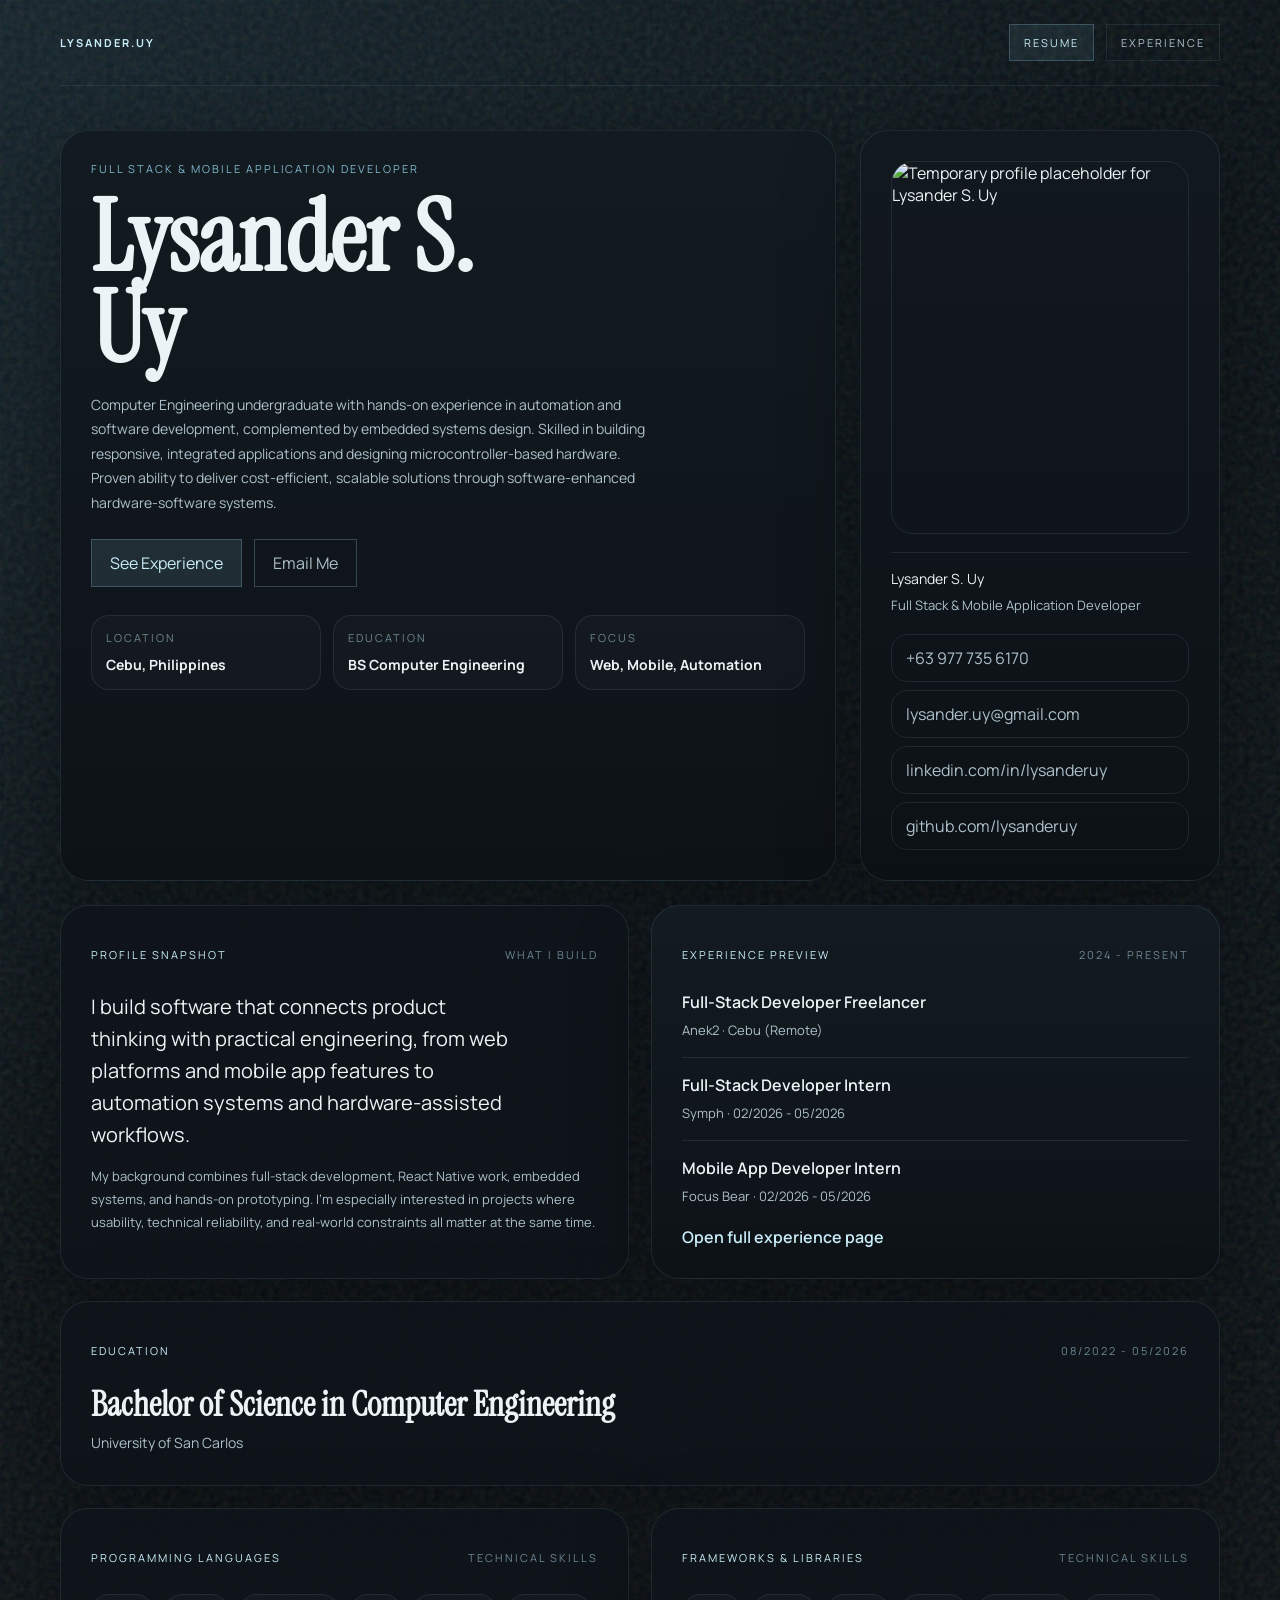
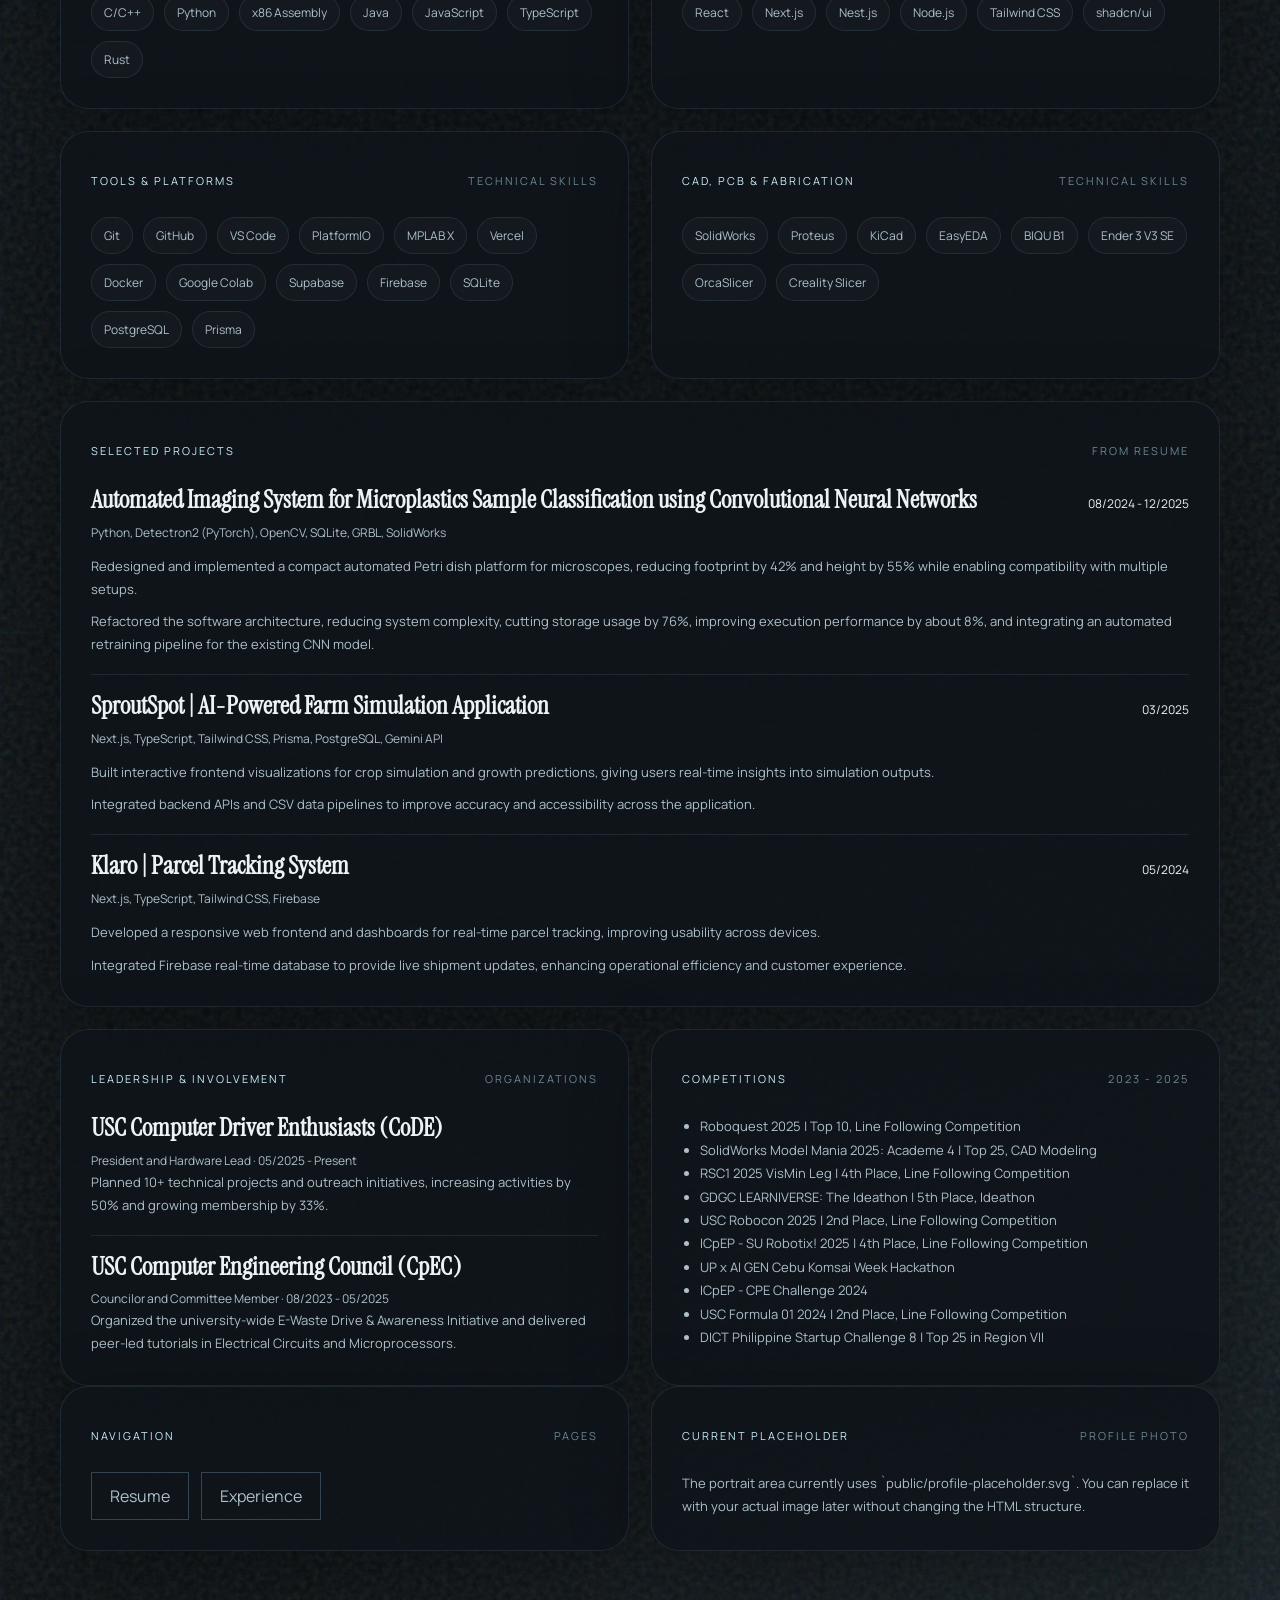
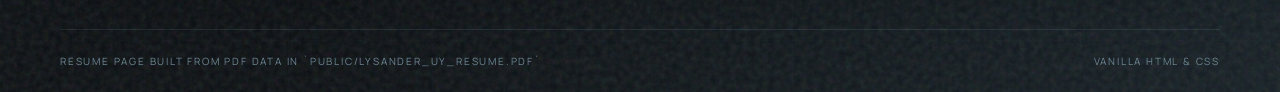
==== index.html @ 89ff422e "refactor: expand content and improve layout for experience and index pages" ====
<!doctype html>
<html lang="en">
  <head>
    <meta charset="UTF-8" />
    <meta name="viewport" content="width=device-width, initial-scale=1.0" />
    <title>Lysander S. Uy | Resume</title>
    <link rel="stylesheet" href="styles.css" />
  </head>
  <body>
    <div class="site-shell">
      <div class="site-noise"></div>
      <div class="site-grid"></div>

      <header class="site-header fade-1">
        <a class="brand" href="index.html">lysander.uy</a>
        <nav class="page-nav" aria-label="Primary">
          <a class="nav-link nav-link-active" href="index.html">Resume</a>
          <a class="nav-link" href="experience.html">Experience</a>
        </nav>
      </header>

      <main class="page-wrap">
        <section class="hero hero-resume fade-2">
          <div class="hero-copy">
            <p class="eyebrow">Full Stack & Mobile Application Developer</p>
            <h1 class="hero-title">Lysander S. Uy</h1>
            <p class="hero-text">
              Computer Engineering undergraduate with hands-on experience in automation and
              software development, complemented by embedded systems design. Skilled in building
              responsive, integrated applications and designing microcontroller-based hardware.
              Proven ability to deliver cost-efficient, scalable solutions through
              software-enhanced hardware-software systems.
            </p>

            <div class="hero-actions">
              <a class="primary-link" href="experience.html">See Experience</a>
              <a class="secondary-link" href="mailto:lysander.uy@gmail.com">Email Me</a>
            </div>

            <ul class="hero-facts">
              <li class="fact-box">
                <span class="fact-label">Location</span>
                <strong class="fact-value">Cebu, Philippines</strong>
              </li>
              <li class="fact-box">
                <span class="fact-label">Education</span>
                <strong class="fact-value">BS Computer Engineering</strong>
              </li>
              <li class="fact-box">
                <span class="fact-label">Focus</span>
                <strong class="fact-value">Web, Mobile, Automation</strong>
              </li>
            </ul>
          </div>

          <aside class="hero-card">
            <img
              class="profile-image"
              src="public/profile-placeholder.svg"
              alt="Temporary profile placeholder for Lysander S. Uy"
            />

            <div class="profile-meta">
              <p class="profile-name">Lysander S. Uy</p>
              <p class="profile-role">Full Stack & Mobile Application Developer</p>
            </div>

            <ul class="contact-list contact-list-compact">
              <li><a class="contact-item" href="tel:+639777356170">+63 977 735 6170</a></li>
              <li><a class="contact-item" href="mailto:lysander.uy@gmail.com">lysander.uy@gmail.com</a></li>
              <li><a class="contact-item" href="https://linkedin.com/in/lysanderuy" target="_blank" rel="noreferrer">linkedin.com/in/lysanderuy</a></li>
              <li><a class="contact-item" href="https://github.com/lysanderuy" target="_blank" rel="noreferrer">github.com/lysanderuy</a></li>
            </ul>
          </aside>
        </section>

        <section class="spotlight-grid fade-3">
          <article class="panel panel-intro">
            <div class="section-head">
              <p class="section-title">Profile Snapshot</p>
              <p class="section-meta">What I Build</p>
            </div>
            <p class="lead-block">
              I build software that connects product thinking with practical engineering, from web
              platforms and mobile app features to automation systems and hardware-assisted
              workflows.
            </p>
            <p class="item-copy no-gap">
              My background combines full-stack development, React Native work, embedded systems,
              and hands-on prototyping. I’m especially interested in projects where usability,
              technical reliability, and real-world constraints all matter at the same time.
            </p>
          </article>

          <article class="panel panel-accent">
            <div class="section-head">
              <p class="section-title">Experience Preview</p>
              <p class="section-meta">2024 - Present</p>
            </div>
            <div class="mini-timeline">
              <div class="mini-timeline-item">
                <p class="mini-timeline-role">Full-Stack Developer Freelancer</p>
                <p class="mini-timeline-meta">Anek2 · Cebu (Remote)</p>
              </div>
              <div class="mini-timeline-item">
                <p class="mini-timeline-role">Full-Stack Developer Intern</p>
                <p class="mini-timeline-meta">Symph · 02/2026 - 05/2026</p>
              </div>
              <div class="mini-timeline-item">
                <p class="mini-timeline-role">Mobile App Developer Intern</p>
                <p class="mini-timeline-meta">Focus Bear · 02/2026 - 05/2026</p>
              </div>
            </div>
            <a class="text-link" href="experience.html">Open full experience page</a>
          </article>
        </section>

        <section class="content-grid fade-3">
          <article class="panel panel-wide">
            <div class="section-head">
              <p class="section-title">Education</p>
              <p class="section-meta">08/2022 - 05/2026</p>
            </div>
            <h2 class="card-title">Bachelor of Science in Computer Engineering</h2>
            <p class="card-subtitle">University of San Carlos</p>
          </article>

          <article class="panel">
            <div class="section-head">
              <p class="section-title">Programming Languages</p>
              <p class="section-meta">Technical Skills</p>
            </div>
            <div class="chips">
              <span class="chip">C/C++</span>
              <span class="chip">Python</span>
              <span class="chip">x86 Assembly</span>
              <span class="chip">Java</span>
              <span class="chip">JavaScript</span>
              <span class="chip">TypeScript</span>
              <span class="chip">Rust</span>
            </div>
          </article>

          <article class="panel">
            <div class="section-head">
              <p class="section-title">Frameworks & Libraries</p>
              <p class="section-meta">Technical Skills</p>
            </div>
            <div class="chips">
              <span class="chip">React</span>
              <span class="chip">Next.js</span>
              <span class="chip">Nest.js</span>
              <span class="chip">Node.js</span>
              <span class="chip">Tailwind CSS</span>
              <span class="chip">shadcn/ui</span>
            </div>
          </article>

          <article class="panel">
            <div class="section-head">
              <p class="section-title">Tools & Platforms</p>
              <p class="section-meta">Technical Skills</p>
            </div>
            <div class="chips">
              <span class="chip">Git</span>
              <span class="chip">GitHub</span>
              <span class="chip">VS Code</span>
              <span class="chip">PlatformIO</span>
              <span class="chip">MPLAB X</span>
              <span class="chip">Vercel</span>
              <span class="chip">Docker</span>
              <span class="chip">Google Colab</span>
              <span class="chip">Supabase</span>
              <span class="chip">Firebase</span>
              <span class="chip">SQLite</span>
              <span class="chip">PostgreSQL</span>
              <span class="chip">Prisma</span>
            </div>
          </article>

          <article class="panel">
            <div class="section-head">
              <p class="section-title">CAD, PCB & Fabrication</p>
              <p class="section-meta">Technical Skills</p>
            </div>
            <div class="chips">
              <span class="chip">SolidWorks</span>
              <span class="chip">Proteus</span>
              <span class="chip">KiCad</span>
              <span class="chip">EasyEDA</span>
              <span class="chip">BIQU B1</span>
              <span class="chip">Ender 3 V3 SE</span>
              <span class="chip">OrcaSlicer</span>
              <span class="chip">Creality Slicer</span>
            </div>
          </article>

          <article class="panel panel-wide">
            <div class="section-head">
              <p class="section-title">Selected Projects</p>
              <p class="section-meta">From Resume</p>
            </div>

            <div class="project-list">
              <section class="project-item">
                <div class="project-top">
                  <div>
                    <h3 class="item-title">
                      Automated Imaging System for Microplastics Sample Classification using
                      Convolutional Neural Networks
                    </h3>
                    <p class="item-subtitle">
                      Python, Detectron2 (PyTorch), OpenCV, SQLite, GRBL, SolidWorks
                    </p>
                  </div>
                  <p class="item-meta">08/2024 - 12/2025</p>
                </div>
                <p class="item-copy">
                  Redesigned and implemented a compact automated Petri dish platform for
                  microscopes, reducing footprint by 42% and height by 55% while enabling
                  compatibility with multiple setups.
                </p>
                <p class="item-copy">
                  Refactored the software architecture, reducing system complexity, cutting storage
                  usage by 76%, improving execution performance by about 8%, and integrating an
                  automated retraining pipeline for the existing CNN model.
                </p>
              </section>

              <section class="project-item">
                <div class="project-top">
                  <div>
                    <h3 class="item-title">SproutSpot | AI-Powered Farm Simulation Application</h3>
                    <p class="item-subtitle">
                      Next.js, TypeScript, Tailwind CSS, Prisma, PostgreSQL, Gemini API
                    </p>
                  </div>
                  <p class="item-meta">03/2025</p>
                </div>
                <p class="item-copy">
                  Built interactive frontend visualizations for crop simulation and growth
                  predictions, giving users real-time insights into simulation outputs.
                </p>
                <p class="item-copy">
                  Integrated backend APIs and CSV data pipelines to improve accuracy and
                  accessibility across the application.
                </p>
              </section>

              <section class="project-item">
                <div class="project-top">
                  <div>
                    <h3 class="item-title">Klaro | Parcel Tracking System</h3>
                    <p class="item-subtitle">Next.js, TypeScript, Tailwind CSS, Firebase</p>
                  </div>
                  <p class="item-meta">05/2024</p>
                </div>
                <p class="item-copy">
                  Developed a responsive web frontend and dashboards for real-time parcel tracking,
                  improving usability across devices.
                </p>
                <p class="item-copy">
                  Integrated Firebase real-time database to provide live shipment updates, enhancing
                  operational efficiency and customer experience.
                </p>
              </section>
            </div>
          </article>

          <article class="panel">
            <div class="section-head">
              <p class="section-title">Leadership & Involvement</p>
              <p class="section-meta">Organizations</p>
            </div>
            <div class="stack-list">
              <section class="stack-item">
                <h3 class="item-title">USC Computer Driver Enthusiasts (CoDE)</h3>
                <p class="item-subtitle">President and Hardware Lead · 05/2025 - Present</p>
                <p class="item-copy">
                  Planned 10+ technical projects and outreach initiatives, increasing activities by
                  50% and growing membership by 33%.
                </p>
              </section>
              <section class="stack-item">
                <h3 class="item-title">USC Computer Engineering Council (CpEC)</h3>
                <p class="item-subtitle">Councilor and Committee Member · 08/2023 - 05/2025</p>
                <p class="item-copy">
                  Organized the university-wide E-Waste Drive & Awareness Initiative and delivered
                  peer-led tutorials in Electrical Circuits and Microprocessors.
                </p>
              </section>
            </div>
          </article>

          <article class="panel">
            <div class="section-head">
              <p class="section-title">Competitions</p>
              <p class="section-meta">2023 - 2025</p>
            </div>
            <ul class="achievement-list">
              <li>Roboquest 2025 | Top 10, Line Following Competition</li>
              <li>SolidWorks Model Mania 2025: Academe 4 | Top 25, CAD Modeling</li>
              <li>RSC1 2025 VisMin Leg | 4th Place, Line Following Competition</li>
              <li>GDGC LEARNIVERSE: The Ideathon | 5th Place, Ideathon</li>
              <li>USC Robocon 2025 | 2nd Place, Line Following Competition</li>
              <li>ICpEP - SU Robotix! 2025 | 4th Place, Line Following Competition</li>
              <li>UP x AI GEN Cebu Komsai Week Hackathon</li>
              <li>ICpEP - CPE Challenge 2024</li>
              <li>USC Formula 01 2024 | 2nd Place, Line Following Competition</li>
              <li>DICT Philippine Startup Challenge 8 | Top 25 in Region VII</li>
            </ul>
          </article>
        </section>

        <section class="bottom-band fade-4">
          <article class="panel">
            <div class="section-head">
              <p class="section-title">Navigation</p>
              <p class="section-meta">Pages</p>
            </div>
            <div class="inline-links">
              <a class="secondary-link" href="index.html">Resume</a>
              <a class="secondary-link" href="experience.html">Experience</a>
            </div>
          </article>

          <article class="panel">
            <div class="section-head">
              <p class="section-title">Current Placeholder</p>
              <p class="section-meta">Profile Photo</p>
            </div>
            <p class="item-copy no-gap">
              The portrait area currently uses `public/profile-placeholder.svg`. You can replace it
              with your actual image later without changing the HTML structure.
            </p>
          </article>
        </section>
      </main>

      <footer class="site-footer fade-4">
        <span class="footer-copy">Resume page built from PDF data in `public/Lysander_Uy_Resume.pdf`</span>
        <span class="footer-copy">Vanilla HTML & CSS</span>
      </footer>
    </div>
  </body>
</html>
---- styles.css ----
@import url("https://fonts.googleapis.com/css2?family=Manrope:wght@400;500;600;700&family=Instrument+Serif:ital@0;1&display=swap");

:root {
  --bg: #0b0f12;
  --bg-soft: #10161a;
  --panel: rgba(15, 21, 26, 0.9);
  --panel-alt: rgba(18, 25, 31, 0.96);
  --line: rgba(128, 171, 195, 0.14);
  --line-strong: rgba(128, 171, 195, 0.32);
  --text: #ecf3f7;
  --text-soft: #adc0cb;
  --muted: #6d8794;
  --accent: #c9edf8;
  --accent-soft: #81b8cd;
  --shadow: 0 24px 80px rgba(0, 0, 0, 0.32);
}

* {
  box-sizing: border-box;
}

body {
  margin: 0;
  min-height: 100vh;
  color: var(--text);
  background:
    radial-gradient(circle at top left, rgba(73, 127, 153, 0.16), transparent 34%),
    radial-gradient(circle at bottom right, rgba(93, 141, 164, 0.12), transparent 28%),
    linear-gradient(180deg, #081014 0%, #0b0f12 100%);
  font-family: "Manrope", sans-serif;
}

img {
  display: block;
  max-width: 100%;
}

a {
  color: inherit;
}

@keyframes fadeUp {
  from {
    opacity: 0;
    transform: translateY(18px);
  }
  to {
    opacity: 1;
    transform: translateY(0);
  }
}

.fade-1 {
  animation: fadeUp 0.45s ease both;
}

.fade-2 {
  animation: fadeUp 0.6s ease 0.08s both;
}

.fade-3 {
  animation: fadeUp 0.75s ease 0.16s both;
}

.fade-4 {
  animation: fadeUp 0.9s ease 0.24s both;
}

.site-shell {
  position: relative;
  overflow: hidden;
  min-height: 100vh;
}

.site-noise {
  position: absolute;
  inset: 0;
  opacity: 0.12;
  pointer-events: none;
  background-image: url("data:image/svg+xml,%3Csvg viewBox='0 0 256 256' xmlns='http://www.w3.org/2000/svg'%3E%3Cfilter id='n'%3E%3CfeTurbulence type='fractalNoise' baseFrequency='0.78' numOctaves='3' stitchTiles='stitch'/%3E%3C/filter%3E%3Crect width='100%25' height='100%25' filter='url(%23n)'/%3E%3C/svg%3E");
}

.site-grid {
  position: absolute;
  inset: 0;
  opacity: 0.04;
  pointer-events: none;
  background-image:
    linear-gradient(rgba(129, 184, 205, 0.4) 1px, transparent 1px),
    linear-gradient(90deg, rgba(129, 184, 205, 0.4) 1px, transparent 1px);
  background-size: 72px 72px;
}

.site-header,
.site-footer,
.page-wrap {
  position: relative;
  z-index: 1;
  width: min(1160px, calc(100% - 40px));
  margin: 0 auto;
}

.site-header,
.site-footer {
  display: flex;
  align-items: center;
  justify-content: space-between;
  gap: 16px;
  padding: 24px 0;
}

.site-header {
  border-bottom: 1px solid var(--line);
}

.site-footer {
  border-top: 1px solid var(--line);
}

.page-wrap {
  padding: 44px 0 56px;
}

.brand,
.nav-link,
.primary-link,
.secondary-link,
.contact-item {
  text-decoration: none;
}

.brand,
.eyebrow,
.section-title,
.section-meta,
.fact-label,
.timeline-period,
.timeline-place,
.footer-copy,
.nav-link {
  font-size: 11px;
  letter-spacing: 0.18em;
  text-transform: uppercase;
}

.brand {
  color: var(--accent);
  font-weight: 700;
}

.page-nav {
  display: flex;
  align-items: center;
  gap: 12px;
  flex-wrap: wrap;
}

.nav-link {
  padding: 10px 14px;
  border: 1px solid var(--line);
  color: var(--text-soft);
  transition: 0.2s ease;
}

.nav-link:hover,
.nav-link-active {
  border-color: var(--line-strong);
  background: rgba(129, 184, 205, 0.1);
  color: var(--accent);
}

.hero {
  display: grid;
  gap: 24px;
  margin-bottom: 24px;
}

.hero-resume {
  grid-template-columns: minmax(0, 1.25fr) 360px;
}

.hero-experience {
  grid-template-columns: 1fr;
}

.hero-copy,
.hero-card,
.panel,
.timeline-card {
  border: 1px solid var(--line);
  background: var(--panel);
  box-shadow: var(--shadow);
  backdrop-filter: blur(12px);
}

.hero-copy,
.hero-card,
.panel {
  padding: 30px;
  border-radius: 28px;
}

.hero-card {
  background: linear-gradient(180deg, rgba(18, 25, 31, 0.98), rgba(12, 18, 22, 0.98));
}

.panel-accent,
.hero-copy {
  background:
    linear-gradient(180deg, rgba(18, 27, 33, 0.96), rgba(13, 18, 23, 0.96)),
    var(--panel);
}

.eyebrow {
  margin: 0 0 16px;
  color: var(--accent-soft);
}

.hero-title,
.card-title,
.item-title {
  margin: 0;
  font-family: "Instrument Serif", serif;
}

.hero-title {
  max-width: 10ch;
  font-size: clamp(3.5rem, 8vw, 6.2rem);
  line-height: 0.92;
}

.hero-text,
.card-subtitle,
.item-subtitle,
.item-copy,
.profile-role {
  color: var(--text-soft);
  line-height: 1.75;
}

.hero-text {
  max-width: 62ch;
  margin: 18px 0 0;
  font-size: 14px;
}

.hero-actions {
  display: flex;
  flex-wrap: wrap;
  gap: 12px;
  margin-top: 24px;
}

.primary-link,
.secondary-link {
  display: inline-flex;
  align-items: center;
  justify-content: center;
  padding: 12px 18px;
  border: 1px solid var(--line-strong);
  transition: 0.2s ease;
}

.primary-link {
  background: rgba(129, 184, 205, 0.14);
  color: var(--accent);
}

.secondary-link {
  color: var(--text-soft);
}

.primary-link:hover,
.secondary-link:hover {
  transform: translateY(-1px);
  border-color: rgba(201, 237, 248, 0.45);
}

.hero-facts {
  list-style: none;
  margin: 28px 0 0;
  padding: 0;
  display: grid;
  grid-template-columns: repeat(3, minmax(0, 1fr));
  gap: 12px;
}

.fact-box {
  padding: 14px;
  border: 1px solid var(--line);
  background: rgba(255, 255, 255, 0.02);
  border-radius: 18px;
}

.fact-label {
  display: block;
  color: var(--muted);
  margin-bottom: 8px;
}

.fact-value,
.profile-name {
  font-size: 14px;
  color: var(--text);
}

.profile-image {
  width: 100%;
  aspect-ratio: 4 / 5;
  object-fit: cover;
  border: 1px solid var(--line);
  border-radius: 22px;
}

.profile-meta {
  margin-top: 18px;
  padding-top: 16px;
  border-top: 1px solid var(--line);
}

.profile-name,
.profile-role {
  margin: 0;
}

.profile-role {
  margin-top: 6px;
  font-size: 13px;
}

.content-grid {
  display: grid;
  grid-template-columns: repeat(2, minmax(0, 1fr));
  gap: 22px;
}

.spotlight-grid,
.bottom-band {
  display: grid;
  grid-template-columns: repeat(2, minmax(0, 1fr));
  gap: 22px;
  margin-bottom: 22px;
}

.spotlight-grid-experience {
  margin-top: 0;
}

.panel-wide {
  grid-column: span 2;
}

.section-head {
  display: flex;
  align-items: center;
  justify-content: space-between;
  gap: 14px;
  margin-bottom: 18px;
}

.section-title {
  margin: 0;
  color: var(--accent);
}

.section-meta,
.timeline-place,
.footer-copy,
.fact-label {
  color: var(--muted);
}

.card-title {
  font-size: 2.15rem;
  line-height: 1.05;
}

.lead-block {
  margin: 0 0 14px;
  max-width: 36ch;
  color: var(--text);
  font-size: 1.25rem;
  line-height: 1.6;
}

.card-subtitle {
  margin: 8px 0 0;
  font-size: 14px;
}

.chips {
  display: flex;
  flex-wrap: wrap;
  gap: 10px;
}

.chip {
  padding: 9px 12px;
  border: 1px solid var(--line);
  background: rgba(255, 255, 255, 0.025);
  color: var(--text-soft);
  font-size: 12px;
  border-radius: 999px;
}

.project-list,
.stack-list {
  display: flex;
  flex-direction: column;
  gap: 18px;
}

.project-item,
.stack-item {
  padding-bottom: 18px;
  border-bottom: 1px solid var(--line);
}

.project-item:last-child,
.stack-item:last-child {
  padding-bottom: 0;
  border-bottom: 0;
}

.project-top,
.timeline-top {
  display: flex;
  justify-content: space-between;
  gap: 16px;
  margin-bottom: 12px;
}

.item-title {
  font-size: 1.55rem;
  line-height: 1.08;
}

.item-subtitle,
.item-meta,
.timeline-period,
.timeline-place {
  margin: 8px 0 0;
  font-size: 12px;
}

.item-copy {
  margin: 0 0 10px;
  font-size: 13px;
}

.no-gap {
  margin-bottom: 0;
}

.item-copy:last-child {
  margin-bottom: 0;
}

.text-link {
  display: inline-block;
  margin-top: 18px;
  color: var(--accent);
  text-decoration: none;
  font-weight: 600;
}

.mini-timeline {
  display: flex;
  flex-direction: column;
  gap: 16px;
}

.mini-timeline-item {
  padding-bottom: 16px;
  border-bottom: 1px solid var(--line);
}

.mini-timeline-item:last-child {
  padding-bottom: 0;
  border-bottom: 0;
}

.mini-timeline-role,
.mini-timeline-meta {
  margin: 0;
}

.mini-timeline-role {
  color: var(--text);
  font-weight: 600;
}

.mini-timeline-meta {
  margin-top: 6px;
  color: var(--text-soft);
  font-size: 13px;
  line-height: 1.7;
}

.inline-links {
  display: flex;
  flex-wrap: wrap;
  gap: 12px;
}

.achievement-list {
  margin: 0;
  padding-left: 18px;
  color: var(--text-soft);
  line-height: 1.8;
  font-size: 13px;
}

.contact-list {
  list-style: none;
  padding: 0;
  margin: 18px 0 0;
  display: flex;
  flex-direction: column;
  gap: 8px;
}

.contact-list-compact {
  margin-top: 18px;
}

.contact-item {
  display: block;
  padding: 12px 14px;
  border: 1px solid var(--line);
  color: var(--text-soft);
  transition: 0.2s ease;
  border-radius: 16px;
}

.contact-item:hover {
  border-color: var(--line-strong);
  background: rgba(129, 184, 205, 0.08);
  color: var(--accent);
}

.experience-layout {
  display: grid;
  grid-template-columns: minmax(0, 1.2fr) 340px;
  gap: 22px;
}

.timeline {
  position: relative;
  display: flex;
  flex-direction: column;
  gap: 24px;
}

.timeline::before {
  content: "";
  position: absolute;
  left: 11px;
  top: 12px;
  bottom: 12px;
  width: 1px;
  background: var(--line-strong);
}

.timeline-item {
  position: relative;
  display: grid;
  grid-template-columns: 24px minmax(0, 1fr);
  gap: 18px;
}

.timeline-dot {
  position: relative;
  z-index: 1;
  width: 24px;
  height: 24px;
  margin-top: 10px;
  border-radius: 999px;
  border: 1px solid var(--line-strong);
  background: #102028;
  box-shadow: 0 0 0 5px rgba(11, 15, 18, 0.96);
}

.timeline-card {
  padding: 20px;
  background: var(--panel-alt);
  border-radius: 24px;
}

.sidebar-stack {
  display: flex;
  flex-direction: column;
  gap: 22px;
}

.timeline-tags {
  display: flex;
  flex-wrap: wrap;
  gap: 10px;
  margin-top: 16px;
}

.footer-copy {
  font-size: 10px;
}

@media (max-width: 1024px) {
  .hero-resume,
  .spotlight-grid,
  .bottom-band,
  .content-grid,
  .experience-layout,
  .hero-facts {
    grid-template-columns: 1fr;
  }

  .panel-wide {
    grid-column: auto;
  }
}

@media (max-width: 768px) {
  .site-header,
  .site-footer {
    flex-direction: column;
    align-items: flex-start;
  }

  .site-header,
  .site-footer,
  .page-wrap {
    width: min(100% - 28px, 1160px);
  }

  .hero-copy,
  .hero-card,
  .panel,
  .timeline-card {
    padding: 22px;
  }

  .hero-title {
    font-size: clamp(2.8rem, 15vw, 4.6rem);
  }

  .project-top,
  .timeline-top,
  .section-head {
    flex-direction: column;
    align-items: flex-start;
  }

  .hero-actions,
  .inline-links {
    width: 100%;
  }
}
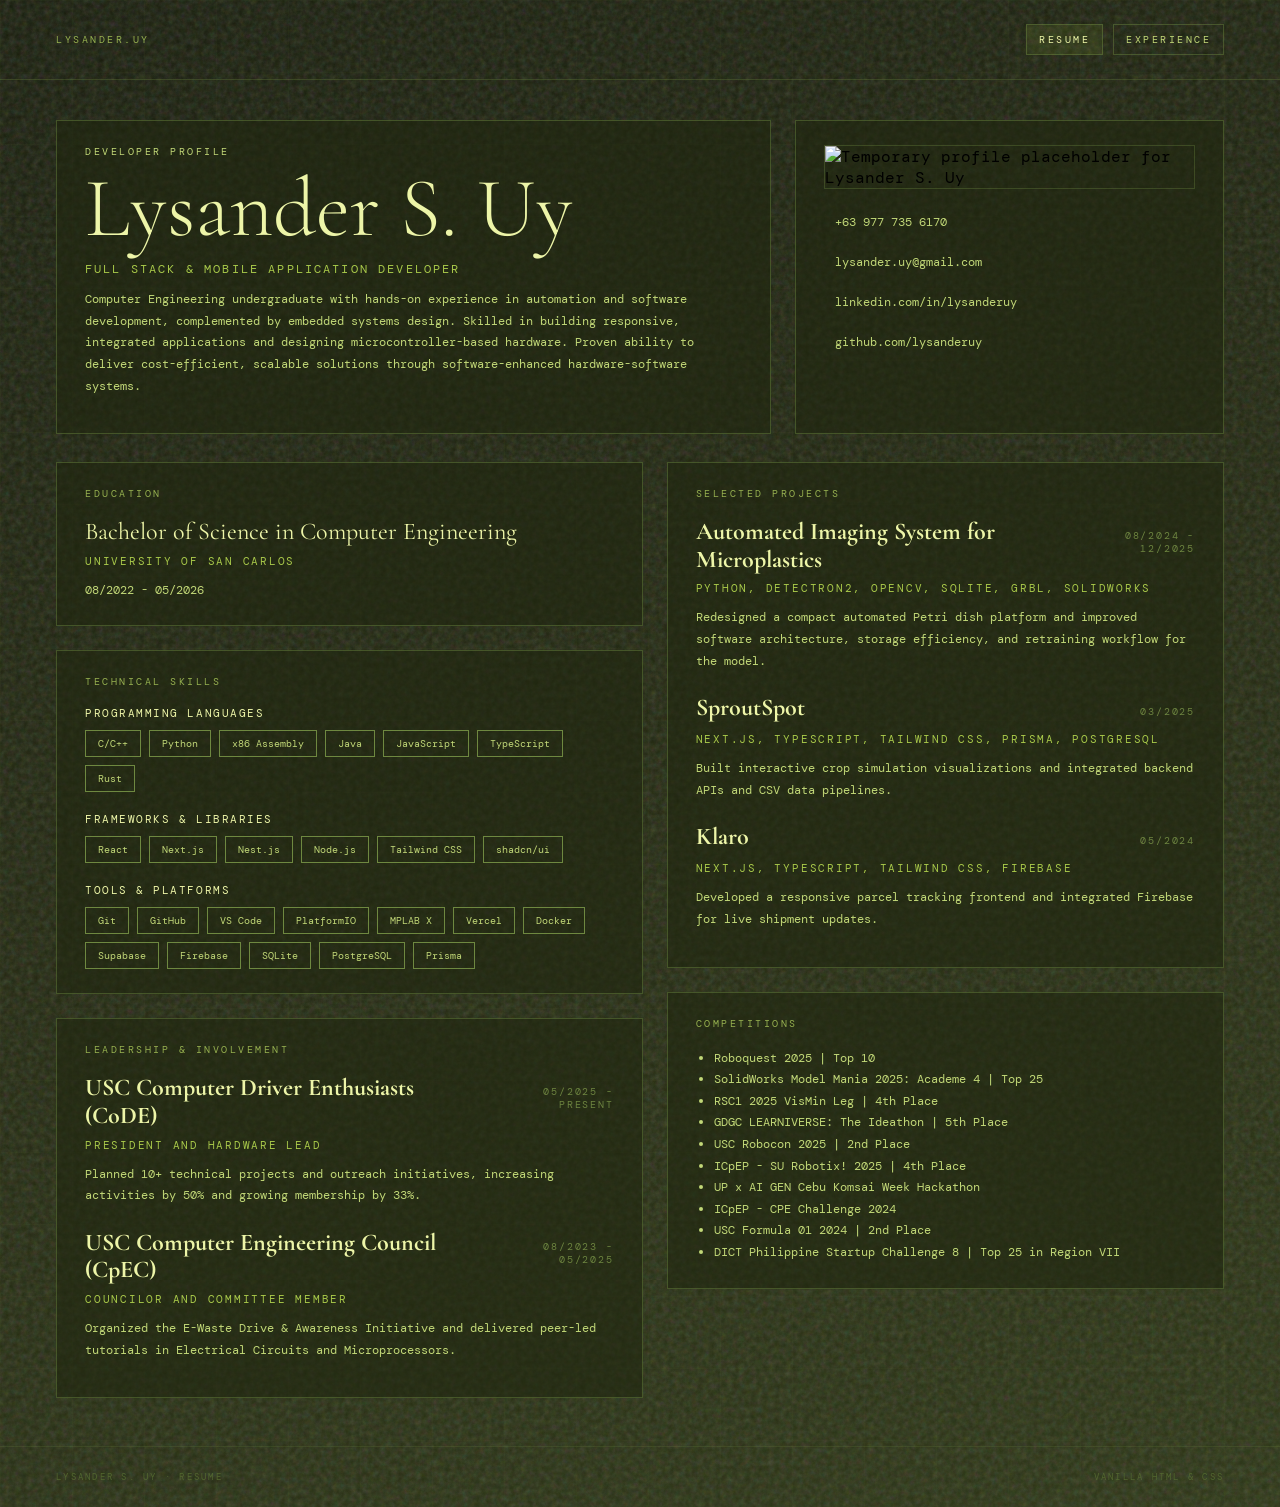
==== commit 1a9bd96a: "refactor: streamline layout and content for experience and index pages" ====
--- a/index.html
+++ b/index.html
@@ -7,65 +7,40 @@
     <link rel="stylesheet" href="styles.css" />
   </head>
   <body>
-    <div class="site-shell">
-      <div class="site-noise"></div>
-      <div class="site-grid"></div>
-
-      <header class="site-header fade-1">
-        <a class="brand" href="index.html">lysander.uy</a>
+    <div class="resume-page">
+      <div class="resume-noise"></div>
+      <div class="resume-grid"></div>
+
+      <header class="resume-header fade-1">
+        <span class="kicker">lysander.uy</span>
         <nav class="page-nav" aria-label="Primary">
           <a class="nav-link nav-link-active" href="index.html">Resume</a>
           <a class="nav-link" href="experience.html">Experience</a>
         </nav>
       </header>
 
-      <main class="page-wrap">
-        <section class="hero hero-resume fade-2">
-          <div class="hero-copy">
-            <p class="eyebrow">Full Stack & Mobile Application Developer</p>
+      <main class="resume-main">
+        <section class="hero-block fade-2">
+          <div class="hero-copy-block">
+            <span class="kicker-sub">Developer Profile</span>
             <h1 class="hero-title">Lysander S. Uy</h1>
-            <p class="hero-text">
+            <p class="hero-role">Full Stack & Mobile Application Developer</p>
+            <p class="hero-copy">
               Computer Engineering undergraduate with hands-on experience in automation and
               software development, complemented by embedded systems design. Skilled in building
               responsive, integrated applications and designing microcontroller-based hardware.
               Proven ability to deliver cost-efficient, scalable solutions through
               software-enhanced hardware-software systems.
             </p>
-
-            <div class="hero-actions">
-              <a class="primary-link" href="experience.html">See Experience</a>
-              <a class="secondary-link" href="mailto:lysander.uy@gmail.com">Email Me</a>
-            </div>
-
-            <ul class="hero-facts">
-              <li class="fact-box">
-                <span class="fact-label">Location</span>
-                <strong class="fact-value">Cebu, Philippines</strong>
-              </li>
-              <li class="fact-box">
-                <span class="fact-label">Education</span>
-                <strong class="fact-value">BS Computer Engineering</strong>
-              </li>
-              <li class="fact-box">
-                <span class="fact-label">Focus</span>
-                <strong class="fact-value">Web, Mobile, Automation</strong>
-              </li>
-            </ul>
           </div>
 
-          <aside class="hero-card">
+          <aside class="panel profile-panel">
             <img
               class="profile-image"
               src="public/profile-placeholder.svg"
               alt="Temporary profile placeholder for Lysander S. Uy"
             />
-
-            <div class="profile-meta">
-              <p class="profile-name">Lysander S. Uy</p>
-              <p class="profile-role">Full Stack & Mobile Application Developer</p>
-            </div>
-
-            <ul class="contact-list contact-list-compact">
+            <ul class="contact-list">
               <li><a class="contact-item" href="tel:+639777356170">+63 977 735 6170</a></li>
               <li><a class="contact-item" href="mailto:lysander.uy@gmail.com">lysander.uy@gmail.com</a></li>
               <li><a class="contact-item" href="https://linkedin.com/in/lysanderuy" target="_blank" rel="noreferrer">linkedin.com/in/lysanderuy</a></li>
@@ -74,271 +49,152 @@
           </aside>
         </section>
 
-        <section class="spotlight-grid fade-3">
-          <article class="panel panel-intro">
-            <div class="section-head">
-              <p class="section-title">Profile Snapshot</p>
-              <p class="section-meta">What I Build</p>
-            </div>
-            <p class="lead-block">
-              I build software that connects product thinking with practical engineering, from web
-              platforms and mobile app features to automation systems and hardware-assisted
-              workflows.
-            </p>
-            <p class="item-copy no-gap">
-              My background combines full-stack development, React Native work, embedded systems,
-              and hands-on prototyping. I’m especially interested in projects where usability,
-              technical reliability, and real-world constraints all matter at the same time.
-            </p>
-          </article>
-
-          <article class="panel panel-accent">
-            <div class="section-head">
-              <p class="section-title">Experience Preview</p>
-              <p class="section-meta">2024 - Present</p>
-            </div>
-            <div class="mini-timeline">
-              <div class="mini-timeline-item">
-                <p class="mini-timeline-role">Full-Stack Developer Freelancer</p>
-                <p class="mini-timeline-meta">Anek2 · Cebu (Remote)</p>
-              </div>
-              <div class="mini-timeline-item">
-                <p class="mini-timeline-role">Full-Stack Developer Intern</p>
-                <p class="mini-timeline-meta">Symph · 02/2026 - 05/2026</p>
-              </div>
-              <div class="mini-timeline-item">
-                <p class="mini-timeline-role">Mobile App Developer Intern</p>
-                <p class="mini-timeline-meta">Focus Bear · 02/2026 - 05/2026</p>
-              </div>
-            </div>
-            <a class="text-link" href="experience.html">Open full experience page</a>
-          </article>
-        </section>
-
-        <section class="content-grid fade-3">
-          <article class="panel panel-wide">
-            <div class="section-head">
+        <section class="resume-columns fade-3">
+          <article class="column-stack">
+            <section class="panel">
               <p class="section-title">Education</p>
-              <p class="section-meta">08/2022 - 05/2026</p>
-            </div>
-            <h2 class="card-title">Bachelor of Science in Computer Engineering</h2>
-            <p class="card-subtitle">University of San Carlos</p>
-          </article>
-
-          <article class="panel">
-            <div class="section-head">
-              <p class="section-title">Programming Languages</p>
-              <p class="section-meta">Technical Skills</p>
-            </div>
-            <div class="chips">
-              <span class="chip">C/C++</span>
-              <span class="chip">Python</span>
-              <span class="chip">x86 Assembly</span>
-              <span class="chip">Java</span>
-              <span class="chip">JavaScript</span>
-              <span class="chip">TypeScript</span>
-              <span class="chip">Rust</span>
-            </div>
-          </article>
-
-          <article class="panel">
-            <div class="section-head">
-              <p class="section-title">Frameworks & Libraries</p>
-              <p class="section-meta">Technical Skills</p>
-            </div>
-            <div class="chips">
-              <span class="chip">React</span>
-              <span class="chip">Next.js</span>
-              <span class="chip">Nest.js</span>
-              <span class="chip">Node.js</span>
-              <span class="chip">Tailwind CSS</span>
-              <span class="chip">shadcn/ui</span>
-            </div>
-          </article>
-
-          <article class="panel">
-            <div class="section-head">
-              <p class="section-title">Tools & Platforms</p>
-              <p class="section-meta">Technical Skills</p>
-            </div>
-            <div class="chips">
-              <span class="chip">Git</span>
-              <span class="chip">GitHub</span>
-              <span class="chip">VS Code</span>
-              <span class="chip">PlatformIO</span>
-              <span class="chip">MPLAB X</span>
-              <span class="chip">Vercel</span>
-              <span class="chip">Docker</span>
-              <span class="chip">Google Colab</span>
-              <span class="chip">Supabase</span>
-              <span class="chip">Firebase</span>
-              <span class="chip">SQLite</span>
-              <span class="chip">PostgreSQL</span>
-              <span class="chip">Prisma</span>
-            </div>
-          </article>
-
-          <article class="panel">
-            <div class="section-head">
-              <p class="section-title">CAD, PCB & Fabrication</p>
-              <p class="section-meta">Technical Skills</p>
-            </div>
-            <div class="chips">
-              <span class="chip">SolidWorks</span>
-              <span class="chip">Proteus</span>
-              <span class="chip">KiCad</span>
-              <span class="chip">EasyEDA</span>
-              <span class="chip">BIQU B1</span>
-              <span class="chip">Ender 3 V3 SE</span>
-              <span class="chip">OrcaSlicer</span>
-              <span class="chip">Creality Slicer</span>
-            </div>
-          </article>
-
-          <article class="panel panel-wide">
-            <div class="section-head">
-              <p class="section-title">Selected Projects</p>
-              <p class="section-meta">From Resume</p>
-            </div>
-
-            <div class="project-list">
-              <section class="project-item">
-                <div class="project-top">
-                  <div>
-                    <h3 class="item-title">
-                      Automated Imaging System for Microplastics Sample Classification using
-                      Convolutional Neural Networks
-                    </h3>
-                    <p class="item-subtitle">
-                      Python, Detectron2 (PyTorch), OpenCV, SQLite, GRBL, SolidWorks
-                    </p>
-                  </div>
-                  <p class="item-meta">08/2024 - 12/2025</p>
-                </div>
-                <p class="item-copy">
-                  Redesigned and implemented a compact automated Petri dish platform for
-                  microscopes, reducing footprint by 42% and height by 55% while enabling
-                  compatibility with multiple setups.
-                </p>
-                <p class="item-copy">
-                  Refactored the software architecture, reducing system complexity, cutting storage
-                  usage by 76%, improving execution performance by about 8%, and integrating an
-                  automated retraining pipeline for the existing CNN model.
-                </p>
-              </section>
-
-              <section class="project-item">
-                <div class="project-top">
-                  <div>
-                    <h3 class="item-title">SproutSpot | AI-Powered Farm Simulation Application</h3>
-                    <p class="item-subtitle">
-                      Next.js, TypeScript, Tailwind CSS, Prisma, PostgreSQL, Gemini API
-                    </p>
-                  </div>
-                  <p class="item-meta">03/2025</p>
-                </div>
-                <p class="item-copy">
-                  Built interactive frontend visualizations for crop simulation and growth
-                  predictions, giving users real-time insights into simulation outputs.
-                </p>
-                <p class="item-copy">
-                  Integrated backend APIs and CSV data pipelines to improve accuracy and
-                  accessibility across the application.
-                </p>
-              </section>
-
-              <section class="project-item">
-                <div class="project-top">
-                  <div>
-                    <h3 class="item-title">Klaro | Parcel Tracking System</h3>
-                    <p class="item-subtitle">Next.js, TypeScript, Tailwind CSS, Firebase</p>
-                  </div>
-                  <p class="item-meta">05/2024</p>
-                </div>
-                <p class="item-copy">
-                  Developed a responsive web frontend and dashboards for real-time parcel tracking,
-                  improving usability across devices.
-                </p>
-                <p class="item-copy">
-                  Integrated Firebase real-time database to provide live shipment updates, enhancing
-                  operational efficiency and customer experience.
-                </p>
-              </section>
-            </div>
-          </article>
-
-          <article class="panel">
-            <div class="section-head">
+              <p class="info-lead">Bachelor of Science in Computer Engineering</p>
+              <p class="info-sub">University of San Carlos</p>
+              <p class="details no-margin">08/2022 - 05/2026</p>
+            </section>
+
+            <section class="panel">
+              <p class="section-title">Technical Skills</p>
+              <div class="skill-group">
+                <p class="group-label">Programming Languages</p>
+                <div class="chips">
+                  <span class="chip">C/C++</span>
+                  <span class="chip">Python</span>
+                  <span class="chip">x86 Assembly</span>
+                  <span class="chip">Java</span>
+                  <span class="chip">JavaScript</span>
+                  <span class="chip">TypeScript</span>
+                  <span class="chip">Rust</span>
+                </div>
+              </div>
+
+              <div class="skill-group">
+                <p class="group-label">Frameworks & Libraries</p>
+                <div class="chips">
+                  <span class="chip">React</span>
+                  <span class="chip">Next.js</span>
+                  <span class="chip">Nest.js</span>
+                  <span class="chip">Node.js</span>
+                  <span class="chip">Tailwind CSS</span>
+                  <span class="chip">shadcn/ui</span>
+                </div>
+              </div>
+
+              <div class="skill-group">
+                <p class="group-label">Tools & Platforms</p>
+                <div class="chips">
+                  <span class="chip">Git</span>
+                  <span class="chip">GitHub</span>
+                  <span class="chip">VS Code</span>
+                  <span class="chip">PlatformIO</span>
+                  <span class="chip">MPLAB X</span>
+                  <span class="chip">Vercel</span>
+                  <span class="chip">Docker</span>
+                  <span class="chip">Supabase</span>
+                  <span class="chip">Firebase</span>
+                  <span class="chip">SQLite</span>
+                  <span class="chip">PostgreSQL</span>
+                  <span class="chip">Prisma</span>
+                </div>
+              </div>
+            </section>
+
+            <section class="panel">
               <p class="section-title">Leadership & Involvement</p>
-              <p class="section-meta">Organizations</p>
-            </div>
-            <div class="stack-list">
-              <section class="stack-item">
-                <h3 class="item-title">USC Computer Driver Enthusiasts (CoDE)</h3>
-                <p class="item-subtitle">President and Hardware Lead · 05/2025 - Present</p>
-                <p class="item-copy">
+
+              <div class="project">
+                <div class="job-topline">
+                  <h3 class="project-title">USC Computer Driver Enthusiasts (CoDE)</h3>
+                  <p class="meta-tag">05/2025 - Present</p>
+                </div>
+                <p class="project-stack">President and Hardware Lead</p>
+                <p class="details">
                   Planned 10+ technical projects and outreach initiatives, increasing activities by
                   50% and growing membership by 33%.
                 </p>
-              </section>
-              <section class="stack-item">
-                <h3 class="item-title">USC Computer Engineering Council (CpEC)</h3>
-                <p class="item-subtitle">Councilor and Committee Member · 08/2023 - 05/2025</p>
-                <p class="item-copy">
-                  Organized the university-wide E-Waste Drive & Awareness Initiative and delivered
-                  peer-led tutorials in Electrical Circuits and Microprocessors.
-                </p>
-              </section>
-            </div>
+              </div>
+
+              <div class="project no-margin">
+                <div class="job-topline">
+                  <h3 class="project-title">USC Computer Engineering Council (CpEC)</h3>
+                  <p class="meta-tag">08/2023 - 05/2025</p>
+                </div>
+                <p class="project-stack">Councilor and Committee Member</p>
+                <p class="details">
+                  Organized the E-Waste Drive & Awareness Initiative and delivered peer-led
+                  tutorials in Electrical Circuits and Microprocessors.
+                </p>
+              </div>
+            </section>
           </article>
 
-          <article class="panel">
-            <div class="section-head">
+          <aside class="column-stack">
+            <section class="panel">
+              <p class="section-title">Selected Projects</p>
+
+              <div class="project">
+                <div class="job-topline">
+                  <h3 class="project-title">Automated Imaging System for Microplastics</h3>
+                  <p class="meta-tag">08/2024 - 12/2025</p>
+                </div>
+                <p class="project-stack">Python, Detectron2, OpenCV, SQLite, GRBL, SolidWorks</p>
+                <p class="details">
+                  Redesigned a compact automated Petri dish platform and improved software
+                  architecture, storage efficiency, and retraining workflow for the model.
+                </p>
+              </div>
+
+              <div class="project">
+                <div class="job-topline">
+                  <h3 class="project-title">SproutSpot</h3>
+                  <p class="meta-tag">03/2025</p>
+                </div>
+                <p class="project-stack">Next.js, TypeScript, Tailwind CSS, Prisma, PostgreSQL</p>
+                <p class="details">
+                  Built interactive crop simulation visualizations and integrated backend APIs and
+                  CSV data pipelines.
+                </p>
+              </div>
+
+              <div class="project no-margin">
+                <div class="job-topline">
+                  <h3 class="project-title">Klaro</h3>
+                  <p class="meta-tag">05/2024</p>
+                </div>
+                <p class="project-stack">Next.js, TypeScript, Tailwind CSS, Firebase</p>
+                <p class="details">
+                  Developed a responsive parcel tracking frontend and integrated Firebase for live
+                  shipment updates.
+                </p>
+              </div>
+            </section>
+
+            <section class="panel">
               <p class="section-title">Competitions</p>
-              <p class="section-meta">2023 - 2025</p>
-            </div>
-            <ul class="achievement-list">
-              <li>Roboquest 2025 | Top 10, Line Following Competition</li>
-              <li>SolidWorks Model Mania 2025: Academe 4 | Top 25, CAD Modeling</li>
-              <li>RSC1 2025 VisMin Leg | 4th Place, Line Following Competition</li>
-              <li>GDGC LEARNIVERSE: The Ideathon | 5th Place, Ideathon</li>
-              <li>USC Robocon 2025 | 2nd Place, Line Following Competition</li>
-              <li>ICpEP - SU Robotix! 2025 | 4th Place, Line Following Competition</li>
-              <li>UP x AI GEN Cebu Komsai Week Hackathon</li>
-              <li>ICpEP - CPE Challenge 2024</li>
-              <li>USC Formula 01 2024 | 2nd Place, Line Following Competition</li>
-              <li>DICT Philippine Startup Challenge 8 | Top 25 in Region VII</li>
-            </ul>
-          </article>
-        </section>
-
-        <section class="bottom-band fade-4">
-          <article class="panel">
-            <div class="section-head">
-              <p class="section-title">Navigation</p>
-              <p class="section-meta">Pages</p>
-            </div>
-            <div class="inline-links">
-              <a class="secondary-link" href="index.html">Resume</a>
-              <a class="secondary-link" href="experience.html">Experience</a>
-            </div>
-          </article>
-
-          <article class="panel">
-            <div class="section-head">
-              <p class="section-title">Current Placeholder</p>
-              <p class="section-meta">Profile Photo</p>
-            </div>
-            <p class="item-copy no-gap">
-              The portrait area currently uses `public/profile-placeholder.svg`. You can replace it
-              with your actual image later without changing the HTML structure.
-            </p>
-          </article>
+              <ul class="achievement-list">
+                <li>Roboquest 2025 | Top 10</li>
+                <li>SolidWorks Model Mania 2025: Academe 4 | Top 25</li>
+                <li>RSC1 2025 VisMin Leg | 4th Place</li>
+                <li>GDGC LEARNIVERSE: The Ideathon | 5th Place</li>
+                <li>USC Robocon 2025 | 2nd Place</li>
+                <li>ICpEP - SU Robotix! 2025 | 4th Place</li>
+                <li>UP x AI GEN Cebu Komsai Week Hackathon</li>
+                <li>ICpEP - CPE Challenge 2024</li>
+                <li>USC Formula 01 2024 | 2nd Place</li>
+                <li>DICT Philippine Startup Challenge 8 | Top 25 in Region VII</li>
+              </ul>
+            </section>
+          </aside>
         </section>
       </main>
 
-      <footer class="site-footer fade-4">
-        <span class="footer-copy">Resume page built from PDF data in `public/Lysander_Uy_Resume.pdf`</span>
+      <footer class="resume-footer fade-4">
+        <span class="footer-copy">Lysander S. Uy · Resume</span>
         <span class="footer-copy">Vanilla HTML & CSS</span>
       </footer>
     </div>
--- a/styles.css
+++ b/styles.css
@@ -1,19 +1,4 @@
-@import url("https://fonts.googleapis.com/css2?family=Manrope:wght@400;500;600;700&family=Instrument+Serif:ital@0;1&display=swap");
-
-:root {
-  --bg: #0b0f12;
-  --bg-soft: #10161a;
-  --panel: rgba(15, 21, 26, 0.9);
-  --panel-alt: rgba(18, 25, 31, 0.96);
-  --line: rgba(128, 171, 195, 0.14);
-  --line-strong: rgba(128, 171, 195, 0.32);
-  --text: #ecf3f7;
-  --text-soft: #adc0cb;
-  --muted: #6d8794;
-  --accent: #c9edf8;
-  --accent-soft: #81b8cd;
-  --shadow: 0 24px 80px rgba(0, 0, 0, 0.32);
-}
+@import url("https://fonts.googleapis.com/css2?family=DM+Mono:wght@300;400;500&family=Cormorant+Garamond:wght@300;400;600;700&display=swap");
 
 * {
   box-sizing: border-box;
@@ -21,28 +6,13 @@
 
 body {
   margin: 0;
-  min-height: 100vh;
-  color: var(--text);
-  background:
-    radial-gradient(circle at top left, rgba(73, 127, 153, 0.16), transparent 34%),
-    radial-gradient(circle at bottom right, rgba(93, 141, 164, 0.12), transparent 28%),
-    linear-gradient(180deg, #081014 0%, #0b0f12 100%);
-  font-family: "Manrope", sans-serif;
-}
-
-img {
-  display: block;
-  max-width: 100%;
-}
-
-a {
-  color: inherit;
+  background: #181d0c;
 }
 
 @keyframes fadeUp {
   from {
     opacity: 0;
-    transform: translateY(18px);
+    transform: translateY(16px);
   }
   to {
     opacity: 1;
@@ -55,603 +25,349 @@
 }
 
 .fade-2 {
-  animation: fadeUp 0.6s ease 0.08s both;
+  animation: fadeUp 0.55s ease 0.08s both;
 }
 
 .fade-3 {
-  animation: fadeUp 0.75s ease 0.16s both;
+  animation: fadeUp 0.65s ease 0.16s both;
 }
 
 .fade-4 {
-  animation: fadeUp 0.9s ease 0.24s both;
-}
-
-.site-shell {
+  animation: fadeUp 0.75s ease 0.24s both;
+}
+
+.resume-page {
+  min-height: 100vh;
   position: relative;
-  overflow: hidden;
-  min-height: 100vh;
-}
-
-.site-noise {
+  display: flex;
+  flex-direction: column;
+  background: linear-gradient(160deg, #181d0c 0%, #222810 50%, #2c3515 100%);
+  font-family: "DM Mono", monospace;
+}
+
+.resume-noise {
   position: absolute;
   inset: 0;
-  opacity: 0.12;
   pointer-events: none;
-  background-image: url("data:image/svg+xml,%3Csvg viewBox='0 0 256 256' xmlns='http://www.w3.org/2000/svg'%3E%3Cfilter id='n'%3E%3CfeTurbulence type='fractalNoise' baseFrequency='0.78' numOctaves='3' stitchTiles='stitch'/%3E%3C/filter%3E%3Crect width='100%25' height='100%25' filter='url(%23n)'/%3E%3C/svg%3E");
-}
-
-.site-grid {
+  opacity: 0.18;
+  background-image: url("data:image/svg+xml,%3Csvg viewBox='0 0 256 256' xmlns='http://www.w3.org/2000/svg'%3E%3Cfilter id='n'%3E%3CfeTurbulence type='fractalNoise' baseFrequency='0.85' numOctaves='4' stitchTiles='stitch'/%3E%3C/filter%3E%3Crect width='100%25' height='100%25' filter='url(%23n)'/%3E%3C/svg%3E");
+}
+
+.resume-grid {
   position: absolute;
   inset: 0;
+  pointer-events: none;
   opacity: 0.04;
-  pointer-events: none;
-  background-image:
-    linear-gradient(rgba(129, 184, 205, 0.4) 1px, transparent 1px),
-    linear-gradient(90deg, rgba(129, 184, 205, 0.4) 1px, transparent 1px);
+  background-image: linear-gradient(#7a8f40 1px, transparent 1px),
+    linear-gradient(90deg, #7a8f40 1px, transparent 1px);
   background-size: 72px 72px;
 }
 
-.site-header,
-.site-footer,
-.page-wrap {
+.resume-header,
+.resume-footer,
+.resume-main {
   position: relative;
   z-index: 1;
-  width: min(1160px, calc(100% - 40px));
-  margin: 0 auto;
-}
-
-.site-header,
-.site-footer {
+}
+
+.resume-header,
+.resume-footer {
   display: flex;
   align-items: center;
   justify-content: space-between;
   gap: 16px;
-  padding: 24px 0;
-}
-
-.site-header {
-  border-bottom: 1px solid var(--line);
-}
-
-.site-footer {
-  border-top: 1px solid var(--line);
-}
-
-.page-wrap {
-  padding: 44px 0 56px;
-}
-
-.brand,
-.nav-link,
-.primary-link,
-.secondary-link,
-.contact-item {
-  text-decoration: none;
-}
-
-.brand,
-.eyebrow,
+  padding: 24px 56px;
+}
+
+.resume-header {
+  border-bottom: 1px solid rgba(110, 136, 64, 0.3);
+}
+
+.resume-footer {
+  border-top: 1px solid rgba(110, 136, 64, 0.2);
+}
+
+.resume-main {
+  flex: 1;
+  padding: 40px 56px 48px;
+}
+
+.kicker,
+.kicker-sub,
 .section-title,
-.section-meta,
-.fact-label,
-.timeline-period,
-.timeline-place,
+.period,
+.meta-tag,
 .footer-copy,
 .nav-link {
-  font-size: 11px;
+  text-transform: uppercase;
+}
+
+.kicker,
+.kicker-sub,
+.section-title,
+.footer-copy,
+.nav-link {
+  letter-spacing: 0.25em;
+}
+
+.kicker {
+  font-size: 10px;
+  color: #96b050;
+}
+
+.page-nav {
+  display: flex;
+  flex-wrap: wrap;
+  gap: 10px;
+}
+
+.nav-link {
+  text-decoration: none;
+  font-size: 10px;
+  color: #c2d878;
+  border: 1px solid rgba(110, 136, 64, 0.45);
+  padding: 8px 12px;
+}
+
+.nav-link-active,
+.nav-link:hover {
+  background: rgba(150, 180, 60, 0.12);
+  color: #edf5a8;
+}
+
+.hero-block {
+  display: grid;
+  grid-template-columns: 1.25fr 0.75fr;
+  gap: 24px;
+  align-items: start;
+}
+
+.hero-copy-block,
+.panel {
+  border: 1px solid rgba(110, 136, 64, 0.45);
+  background: rgba(32, 39, 16, 0.6);
+  padding: 24px 28px;
+}
+
+.kicker-sub {
+  display: block;
+  margin-bottom: 12px;
+  font-size: 10px;
+  color: #c2d878;
+}
+
+.hero-title,
+.role,
+.project-title,
+.info-lead {
+  margin: 0;
+  color: #edf5a8;
+  font-family: "Cormorant Garamond", serif;
+}
+
+.hero-title {
+  font-size: clamp(48px, 8vw, 84px);
+  line-height: 0.92;
+  font-weight: 300;
+}
+
+.hero-role {
+  margin: 14px 0 12px;
+  font-size: 12px;
   letter-spacing: 0.18em;
   text-transform: uppercase;
-}
-
-.brand {
-  color: var(--accent);
-  font-weight: 700;
-}
-
-.page-nav {
-  display: flex;
-  align-items: center;
-  gap: 12px;
-  flex-wrap: wrap;
-}
-
-.nav-link {
-  padding: 10px 14px;
-  border: 1px solid var(--line);
-  color: var(--text-soft);
-  transition: 0.2s ease;
-}
-
-.nav-link:hover,
-.nav-link-active {
-  border-color: var(--line-strong);
-  background: rgba(129, 184, 205, 0.1);
-  color: var(--accent);
-}
-
-.hero {
-  display: grid;
-  gap: 24px;
-  margin-bottom: 24px;
-}
-
-.hero-resume {
-  grid-template-columns: minmax(0, 1.25fr) 360px;
-}
-
-.hero-experience {
-  grid-template-columns: 1fr;
+  color: #a8c84a;
 }
 
 .hero-copy,
-.hero-card,
-.panel,
-.timeline-card {
-  border: 1px solid var(--line);
-  background: var(--panel);
-  box-shadow: var(--shadow);
-  backdrop-filter: blur(12px);
-}
-
-.hero-copy,
-.hero-card,
-.panel {
-  padding: 30px;
-  border-radius: 28px;
-}
-
-.hero-card {
-  background: linear-gradient(180deg, rgba(18, 25, 31, 0.98), rgba(12, 18, 22, 0.98));
-}
-
-.panel-accent,
-.hero-copy {
-  background:
-    linear-gradient(180deg, rgba(18, 27, 33, 0.96), rgba(13, 18, 23, 0.96)),
-    var(--panel);
-}
-
-.eyebrow {
-  margin: 0 0 16px;
-  color: var(--accent-soft);
-}
-
-.hero-title,
-.card-title,
-.item-title {
-  margin: 0;
-  font-family: "Instrument Serif", serif;
-}
-
-.hero-title {
-  max-width: 10ch;
-  font-size: clamp(3.5rem, 8vw, 6.2rem);
-  line-height: 0.92;
-}
-
-.hero-text,
-.card-subtitle,
-.item-subtitle,
-.item-copy,
-.profile-role {
-  color: var(--text-soft);
-  line-height: 1.75;
-}
-
-.hero-text {
-  max-width: 62ch;
-  margin: 18px 0 0;
-  font-size: 14px;
-}
-
-.hero-actions {
-  display: flex;
-  flex-wrap: wrap;
-  gap: 12px;
-  margin-top: 24px;
-}
-
-.primary-link,
-.secondary-link {
-  display: inline-flex;
-  align-items: center;
-  justify-content: center;
-  padding: 12px 18px;
-  border: 1px solid var(--line-strong);
-  transition: 0.2s ease;
-}
-
-.primary-link {
-  background: rgba(129, 184, 205, 0.14);
-  color: var(--accent);
-}
-
-.secondary-link {
-  color: var(--text-soft);
-}
-
-.primary-link:hover,
-.secondary-link:hover {
-  transform: translateY(-1px);
-  border-color: rgba(201, 237, 248, 0.45);
-}
-
-.hero-facts {
-  list-style: none;
-  margin: 28px 0 0;
-  padding: 0;
-  display: grid;
-  grid-template-columns: repeat(3, minmax(0, 1fr));
-  gap: 12px;
-}
-
-.fact-box {
-  padding: 14px;
-  border: 1px solid var(--line);
-  background: rgba(255, 255, 255, 0.02);
-  border-radius: 18px;
-}
-
-.fact-label {
-  display: block;
-  color: var(--muted);
-  margin-bottom: 8px;
-}
-
-.fact-value,
-.profile-name {
-  font-size: 14px;
-  color: var(--text);
+.details,
+.achievement-list {
+  font-size: 12px;
+  line-height: 1.8;
+  color: #c2d878;
+}
+
+.profile-panel,
+.simple-panel {
+  align-self: stretch;
 }
 
 .profile-image {
   width: 100%;
-  aspect-ratio: 4 / 5;
-  object-fit: cover;
-  border: 1px solid var(--line);
-  border-radius: 22px;
-}
-
-.profile-meta {
-  margin-top: 18px;
-  padding-top: 16px;
-  border-top: 1px solid var(--line);
-}
-
-.profile-name,
-.profile-role {
+  height: auto;
+  display: block;
+  margin-bottom: 16px;
+  border: 1px solid rgba(110, 136, 64, 0.35);
+}
+
+.resume-columns {
+  display: grid;
+  grid-template-columns: 1fr 0.95fr;
+  gap: 24px;
+  margin-top: 28px;
+}
+
+.column-stack {
+  display: flex;
+  flex-direction: column;
+  gap: 24px;
+}
+
+.section-title {
+  margin: 0 0 18px;
+  font-size: 10px;
+  color: #96b050;
+}
+
+.info-lead,
+.project-title {
+  font-size: 24px;
+  line-height: 1.15;
+}
+
+.info-sub,
+.project-stack,
+.company {
+  margin: 8px 0 10px;
+  font-size: 11px;
+  letter-spacing: 0.16em;
+  text-transform: uppercase;
+  color: #a8c84a;
+}
+
+.skill-group + .skill-group {
+  margin-top: 20px;
+}
+
+.group-label {
+  margin: 0 0 10px;
+  color: #edf5a8;
+  font-size: 11px;
+  letter-spacing: 0.14em;
+  text-transform: uppercase;
+}
+
+.chips {
+  display: flex;
+  flex-wrap: wrap;
+  gap: 8px;
+}
+
+.chip {
+  padding: 6px 12px;
+  border: 1px solid #6e8840;
+  color: #c2d878;
+  font-size: 10px;
+}
+
+.job,
+.project {
+  margin-bottom: 22px;
+}
+
+.job-topline {
+  display: flex;
+  justify-content: space-between;
+  align-items: baseline;
+  gap: 12px;
+}
+
+.period,
+.meta-tag {
+  margin: 0 0 6px;
+  font-size: 10px;
+  letter-spacing: 0.18em;
+  color: #7f9942;
+}
+
+.meta-tag {
+  color: #6d8440;
+  text-align: right;
+}
+
+.role {
+  font-size: 30px;
+  line-height: 1.05;
+}
+
+.contact-list {
+  list-style: none;
   margin: 0;
-}
-
-.profile-role {
-  margin-top: 6px;
-  font-size: 13px;
-}
-
-.content-grid {
-  display: grid;
-  grid-template-columns: repeat(2, minmax(0, 1fr));
-  gap: 22px;
-}
-
-.spotlight-grid,
-.bottom-band {
-  display: grid;
-  grid-template-columns: repeat(2, minmax(0, 1fr));
-  gap: 22px;
-  margin-bottom: 22px;
-}
-
-.spotlight-grid-experience {
-  margin-top: 0;
-}
-
-.panel-wide {
-  grid-column: span 2;
-}
-
-.section-head {
-  display: flex;
-  align-items: center;
-  justify-content: space-between;
-  gap: 14px;
-  margin-bottom: 18px;
-}
-
-.section-title {
-  margin: 0;
-  color: var(--accent);
-}
-
-.section-meta,
-.timeline-place,
-.footer-copy,
-.fact-label {
-  color: var(--muted);
-}
-
-.card-title {
-  font-size: 2.15rem;
-  line-height: 1.05;
-}
-
-.lead-block {
-  margin: 0 0 14px;
-  max-width: 36ch;
-  color: var(--text);
-  font-size: 1.25rem;
-  line-height: 1.6;
-}
-
-.card-subtitle {
-  margin: 8px 0 0;
-  font-size: 14px;
-}
-
-.chips {
-  display: flex;
-  flex-wrap: wrap;
-  gap: 10px;
-}
-
-.chip {
-  padding: 9px 12px;
-  border: 1px solid var(--line);
-  background: rgba(255, 255, 255, 0.025);
-  color: var(--text-soft);
+  padding: 0;
+  display: flex;
+  flex-direction: column;
+  gap: 6px;
+}
+
+.contact-item {
+  display: block;
+  padding: 8px 10px;
+  text-decoration: none;
+  color: #c2d878;
   font-size: 12px;
-  border-radius: 999px;
-}
-
-.project-list,
-.stack-list {
-  display: flex;
-  flex-direction: column;
-  gap: 18px;
-}
-
-.project-item,
-.stack-item {
-  padding-bottom: 18px;
-  border-bottom: 1px solid var(--line);
-}
-
-.project-item:last-child,
-.stack-item:last-child {
-  padding-bottom: 0;
-  border-bottom: 0;
-}
-
-.project-top,
-.timeline-top {
-  display: flex;
-  justify-content: space-between;
-  gap: 16px;
-  margin-bottom: 12px;
-}
-
-.item-title {
-  font-size: 1.55rem;
-  line-height: 1.08;
-}
-
-.item-subtitle,
-.item-meta,
-.timeline-period,
-.timeline-place {
-  margin: 8px 0 0;
-  font-size: 12px;
-}
-
-.item-copy {
-  margin: 0 0 10px;
-  font-size: 13px;
-}
-
-.no-gap {
-  margin-bottom: 0;
-}
-
-.item-copy:last-child {
-  margin-bottom: 0;
-}
-
-.text-link {
-  display: inline-block;
-  margin-top: 18px;
-  color: var(--accent);
-  text-decoration: none;
-  font-weight: 600;
-}
-
-.mini-timeline {
-  display: flex;
-  flex-direction: column;
-  gap: 16px;
-}
-
-.mini-timeline-item {
-  padding-bottom: 16px;
-  border-bottom: 1px solid var(--line);
-}
-
-.mini-timeline-item:last-child {
-  padding-bottom: 0;
-  border-bottom: 0;
-}
-
-.mini-timeline-role,
-.mini-timeline-meta {
-  margin: 0;
-}
-
-.mini-timeline-role {
-  color: var(--text);
-  font-weight: 600;
-}
-
-.mini-timeline-meta {
-  margin-top: 6px;
-  color: var(--text-soft);
-  font-size: 13px;
-  line-height: 1.7;
-}
-
-.inline-links {
-  display: flex;
-  flex-wrap: wrap;
-  gap: 12px;
+  border: 1px solid transparent;
+}
+
+.contact-item:hover {
+  border-color: rgba(110, 136, 64, 0.6);
+  background: rgba(150, 180, 60, 0.08);
+  color: #d4ed60;
 }
 
 .achievement-list {
   margin: 0;
   padding-left: 18px;
-  color: var(--text-soft);
-  line-height: 1.8;
-  font-size: 13px;
-}
-
-.contact-list {
-  list-style: none;
-  padding: 0;
-  margin: 18px 0 0;
-  display: flex;
-  flex-direction: column;
-  gap: 8px;
-}
-
-.contact-list-compact {
-  margin-top: 18px;
-}
-
-.contact-item {
-  display: block;
-  padding: 12px 14px;
-  border: 1px solid var(--line);
-  color: var(--text-soft);
-  transition: 0.2s ease;
-  border-radius: 16px;
-}
-
-.contact-item:hover {
-  border-color: var(--line-strong);
-  background: rgba(129, 184, 205, 0.08);
-  color: var(--accent);
-}
-
-.experience-layout {
-  display: grid;
-  grid-template-columns: minmax(0, 1.2fr) 340px;
-  gap: 22px;
-}
-
-.timeline {
-  position: relative;
-  display: flex;
-  flex-direction: column;
-  gap: 24px;
-}
-
-.timeline::before {
-  content: "";
-  position: absolute;
-  left: 11px;
-  top: 12px;
-  bottom: 12px;
-  width: 1px;
-  background: var(--line-strong);
-}
-
-.timeline-item {
-  position: relative;
-  display: grid;
-  grid-template-columns: 24px minmax(0, 1fr);
-  gap: 18px;
-}
-
-.timeline-dot {
-  position: relative;
-  z-index: 1;
-  width: 24px;
-  height: 24px;
-  margin-top: 10px;
-  border-radius: 999px;
-  border: 1px solid var(--line-strong);
-  background: #102028;
-  box-shadow: 0 0 0 5px rgba(11, 15, 18, 0.96);
-}
-
-.timeline-card {
-  padding: 20px;
-  background: var(--panel-alt);
-  border-radius: 24px;
-}
-
-.sidebar-stack {
-  display: flex;
-  flex-direction: column;
-  gap: 22px;
-}
-
-.timeline-tags {
-  display: flex;
-  flex-wrap: wrap;
-  gap: 10px;
-  margin-top: 16px;
+}
+
+.no-margin {
+  margin-bottom: 0;
 }
 
 .footer-copy {
-  font-size: 10px;
+  font-size: 9px;
+  color: #526630;
 }
 
 @media (max-width: 1024px) {
-  .hero-resume,
-  .spotlight-grid,
-  .bottom-band,
-  .content-grid,
-  .experience-layout,
-  .hero-facts {
+  .hero-block,
+  .resume-columns {
     grid-template-columns: 1fr;
   }
-
-  .panel-wide {
-    grid-column: auto;
-  }
 }
 
 @media (max-width: 768px) {
-  .site-header,
-  .site-footer {
+  .resume-header,
+  .resume-footer {
+    padding: 20px 22px;
     flex-direction: column;
     align-items: flex-start;
   }
 
-  .site-header,
-  .site-footer,
-  .page-wrap {
-    width: min(100% - 28px, 1160px);
-  }
-
-  .hero-copy,
-  .hero-card,
-  .panel,
-  .timeline-card {
-    padding: 22px;
-  }
-
-  .hero-title {
-    font-size: clamp(2.8rem, 15vw, 4.6rem);
-  }
-
-  .project-top,
-  .timeline-top,
-  .section-head {
+  .resume-main {
+    padding: 28px 22px 32px;
+  }
+
+  .hero-copy-block,
+  .panel {
+    padding: 20px;
+  }
+
+  .role {
+    font-size: 26px;
+  }
+
+  .project-title,
+  .info-lead {
+    font-size: 22px;
+  }
+
+  .job-topline {
     flex-direction: column;
     align-items: flex-start;
-  }
-
-  .hero-actions,
-  .inline-links {
-    width: 100%;
-  }
-}
+    gap: 4px;
+  }
+
+  .meta-tag {
+    text-align: left;
+  }
+}
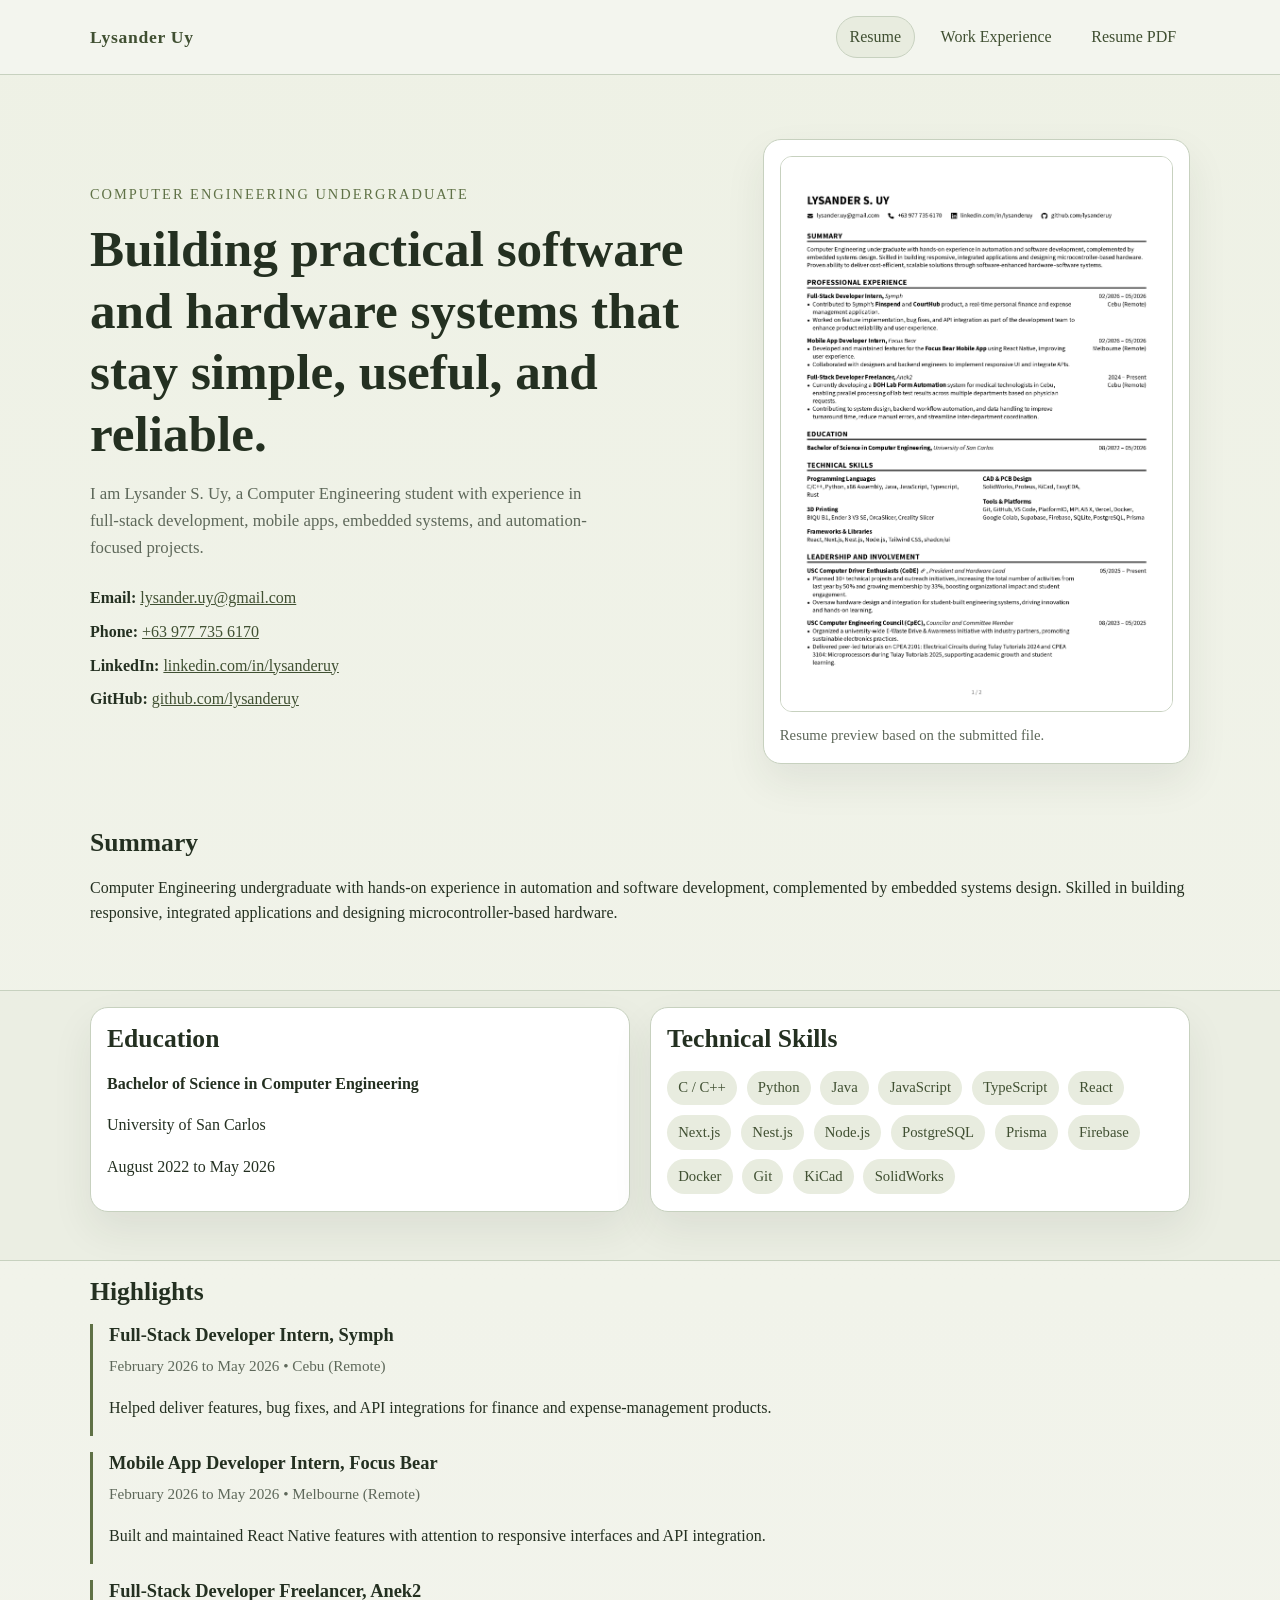
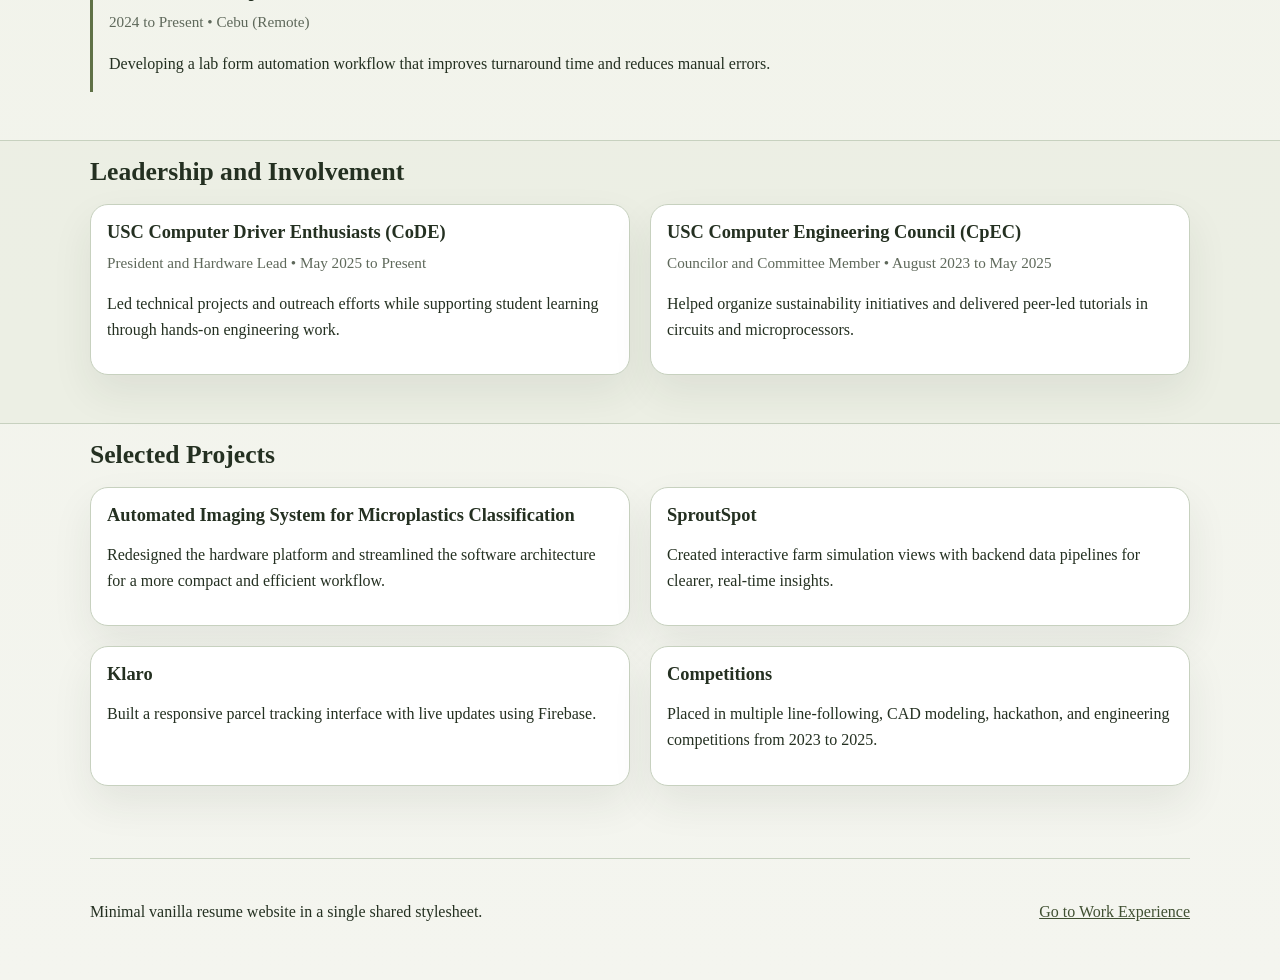
==== commit b6d2a9a1: "refactor: update experience and index pages for improved structure and content presentation" ====
--- a/index.html
+++ b/index.html
@@ -1,202 +1,172 @@
-<!doctype html>
+<!DOCTYPE html>
 <html lang="en">
   <head>
     <meta charset="UTF-8" />
     <meta name="viewport" content="width=device-width, initial-scale=1.0" />
-    <title>Lysander S. Uy | Resume</title>
+    <title>Lysander Uy | Resume</title>
     <link rel="stylesheet" href="styles.css" />
   </head>
   <body>
-    <div class="resume-page">
-      <div class="resume-noise"></div>
-      <div class="resume-grid"></div>
+    <header class="site-header">
+      <div class="container">
+        <nav class="site-nav" aria-label="Main navigation">
+          <a class="brand" href="index.html">Lysander Uy</a>
+          <div class="nav-links">
+            <a class="active" href="index.html">Resume</a>
+            <a href="experience.html">Work Experience</a>
+            <a href="public/Lysander_Uy_Resume.pdf" target="_blank" rel="noreferrer">Resume PDF</a>
+          </div>
+        </nav>
+      </div>
+    </header>
 
-      <header class="resume-header fade-1">
-        <span class="kicker">lysander.uy</span>
-        <nav class="page-nav" aria-label="Primary">
-          <a class="nav-link nav-link-active" href="index.html">Resume</a>
-          <a class="nav-link" href="experience.html">Experience</a>
-        </nav>
-      </header>
+    <main>
+      <section class="hero">
+        <div class="container hero-grid">
+          <div>
+            <p class="eyebrow">Computer Engineering Undergraduate</p>
+            <h1>Building practical software and hardware systems that stay simple, useful, and reliable.</h1>
+            <p class="lead">
+              I am Lysander S. Uy, a Computer Engineering student with experience in full-stack development,
+              mobile apps, embedded systems, and automation-focused projects.
+            </p>
 
-      <main class="resume-main">
-        <section class="hero-block fade-2">
-          <div class="hero-copy-block">
-            <span class="kicker-sub">Developer Profile</span>
-            <h1 class="hero-title">Lysander S. Uy</h1>
-            <p class="hero-role">Full Stack & Mobile Application Developer</p>
-            <p class="hero-copy">
-              Computer Engineering undergraduate with hands-on experience in automation and
-              software development, complemented by embedded systems design. Skilled in building
-              responsive, integrated applications and designing microcontroller-based hardware.
-              Proven ability to deliver cost-efficient, scalable solutions through
-              software-enhanced hardware-software systems.
-            </p>
+            <ul class="contact-list">
+              <li><strong>Email:</strong> <a href="mailto:lysander.uy@gmail.com">lysander.uy@gmail.com</a></li>
+              <li><strong>Phone:</strong> <a href="tel:+639777356170">+63 977 735 6170</a></li>
+              <li><strong>LinkedIn:</strong> <a href="https://linkedin.com/in/lysanderuy" target="_blank" rel="noreferrer">linkedin.com/in/lysanderuy</a></li>
+              <li><strong>GitHub:</strong> <a href="https://github.com/lysanderuy" target="_blank" rel="noreferrer">github.com/lysanderuy</a></li>
+            </ul>
           </div>
 
-          <aside class="panel profile-panel">
-            <img
-              class="profile-image"
-              src="public/profile-placeholder.svg"
-              alt="Temporary profile placeholder for Lysander S. Uy"
-            />
-            <ul class="contact-list">
-              <li><a class="contact-item" href="tel:+639777356170">+63 977 735 6170</a></li>
-              <li><a class="contact-item" href="mailto:lysander.uy@gmail.com">lysander.uy@gmail.com</a></li>
-              <li><a class="contact-item" href="https://linkedin.com/in/lysanderuy" target="_blank" rel="noreferrer">linkedin.com/in/lysanderuy</a></li>
-              <li><a class="contact-item" href="https://github.com/lysanderuy" target="_blank" rel="noreferrer">github.com/lysanderuy</a></li>
-            </ul>
-          </aside>
-        </section>
+          <figure class="resume-figure">
+            <img src="public/Lysander_Uy_Resume%201%20of%202.png" alt="Preview of Lysander Uy's resume" />
+            <figcaption>Resume preview based on the submitted file.</figcaption>
+          </figure>
+        </div>
+      </section>
 
-        <section class="resume-columns fade-3">
-          <article class="column-stack">
-            <section class="panel">
-              <p class="section-title">Education</p>
-              <p class="info-lead">Bachelor of Science in Computer Engineering</p>
-              <p class="info-sub">University of San Carlos</p>
-              <p class="details no-margin">08/2022 - 05/2026</p>
-            </section>
+      <section class="section">
+        <div class="container">
+          <h2>Summary</h2>
+          <p>
+            Computer Engineering undergraduate with hands-on experience in automation and software
+            development, complemented by embedded systems design. Skilled in building responsive,
+            integrated applications and designing microcontroller-based hardware.
+          </p>
+        </div>
+      </section>
 
-            <section class="panel">
-              <p class="section-title">Technical Skills</p>
-              <div class="skill-group">
-                <p class="group-label">Programming Languages</p>
-                <div class="chips">
-                  <span class="chip">C/C++</span>
-                  <span class="chip">Python</span>
-                  <span class="chip">x86 Assembly</span>
-                  <span class="chip">Java</span>
-                  <span class="chip">JavaScript</span>
-                  <span class="chip">TypeScript</span>
-                  <span class="chip">Rust</span>
-                </div>
-              </div>
-
-              <div class="skill-group">
-                <p class="group-label">Frameworks & Libraries</p>
-                <div class="chips">
-                  <span class="chip">React</span>
-                  <span class="chip">Next.js</span>
-                  <span class="chip">Nest.js</span>
-                  <span class="chip">Node.js</span>
-                  <span class="chip">Tailwind CSS</span>
-                  <span class="chip">shadcn/ui</span>
-                </div>
-              </div>
-
-              <div class="skill-group">
-                <p class="group-label">Tools & Platforms</p>
-                <div class="chips">
-                  <span class="chip">Git</span>
-                  <span class="chip">GitHub</span>
-                  <span class="chip">VS Code</span>
-                  <span class="chip">PlatformIO</span>
-                  <span class="chip">MPLAB X</span>
-                  <span class="chip">Vercel</span>
-                  <span class="chip">Docker</span>
-                  <span class="chip">Supabase</span>
-                  <span class="chip">Firebase</span>
-                  <span class="chip">SQLite</span>
-                  <span class="chip">PostgreSQL</span>
-                  <span class="chip">Prisma</span>
-                </div>
-              </div>
-            </section>
-
-            <section class="panel">
-              <p class="section-title">Leadership & Involvement</p>
-
-              <div class="project">
-                <div class="job-topline">
-                  <h3 class="project-title">USC Computer Driver Enthusiasts (CoDE)</h3>
-                  <p class="meta-tag">05/2025 - Present</p>
-                </div>
-                <p class="project-stack">President and Hardware Lead</p>
-                <p class="details">
-                  Planned 10+ technical projects and outreach initiatives, increasing activities by
-                  50% and growing membership by 33%.
-                </p>
-              </div>
-
-              <div class="project no-margin">
-                <div class="job-topline">
-                  <h3 class="project-title">USC Computer Engineering Council (CpEC)</h3>
-                  <p class="meta-tag">08/2023 - 05/2025</p>
-                </div>
-                <p class="project-stack">Councilor and Committee Member</p>
-                <p class="details">
-                  Organized the E-Waste Drive & Awareness Initiative and delivered peer-led
-                  tutorials in Electrical Circuits and Microprocessors.
-                </p>
-              </div>
-            </section>
+      <section class="section muted-section">
+        <div class="container two-column">
+          <article class="card">
+            <h2>Education</h2>
+            <p><strong>Bachelor of Science in Computer Engineering</strong></p>
+            <p>University of San Carlos</p>
+            <p>August 2022 to May 2026</p>
           </article>
 
-          <aside class="column-stack">
-            <section class="panel">
-              <p class="section-title">Selected Projects</p>
+          <article class="card">
+            <h2>Technical Skills</h2>
+            <div class="tag-list">
+              <span>C / C++</span>
+              <span>Python</span>
+              <span>Java</span>
+              <span>JavaScript</span>
+              <span>TypeScript</span>
+              <span>React</span>
+              <span>Next.js</span>
+              <span>Nest.js</span>
+              <span>Node.js</span>
+              <span>PostgreSQL</span>
+              <span>Prisma</span>
+              <span>Firebase</span>
+              <span>Docker</span>
+              <span>Git</span>
+              <span>KiCad</span>
+              <span>SolidWorks</span>
+            </div>
+          </article>
+        </div>
+      </section>
 
-              <div class="project">
-                <div class="job-topline">
-                  <h3 class="project-title">Automated Imaging System for Microplastics</h3>
-                  <p class="meta-tag">08/2024 - 12/2025</p>
-                </div>
-                <p class="project-stack">Python, Detectron2, OpenCV, SQLite, GRBL, SolidWorks</p>
-                <p class="details">
-                  Redesigned a compact automated Petri dish platform and improved software
-                  architecture, storage efficiency, and retraining workflow for the model.
-                </p>
-              </div>
+      <section class="section">
+        <div class="container">
+          <h2>Highlights</h2>
+          <div class="timeline">
+            <article class="timeline-item">
+              <h3>Full-Stack Developer Intern, Symph</h3>
+              <p class="meta">February 2026 to May 2026 • Cebu (Remote)</p>
+              <p>Helped deliver features, bug fixes, and API integrations for finance and expense-management products.</p>
+            </article>
 
-              <div class="project">
-                <div class="job-topline">
-                  <h3 class="project-title">SproutSpot</h3>
-                  <p class="meta-tag">03/2025</p>
-                </div>
-                <p class="project-stack">Next.js, TypeScript, Tailwind CSS, Prisma, PostgreSQL</p>
-                <p class="details">
-                  Built interactive crop simulation visualizations and integrated backend APIs and
-                  CSV data pipelines.
-                </p>
-              </div>
+            <article class="timeline-item">
+              <h3>Mobile App Developer Intern, Focus Bear</h3>
+              <p class="meta">February 2026 to May 2026 • Melbourne (Remote)</p>
+              <p>Built and maintained React Native features with attention to responsive interfaces and API integration.</p>
+            </article>
 
-              <div class="project no-margin">
-                <div class="job-topline">
-                  <h3 class="project-title">Klaro</h3>
-                  <p class="meta-tag">05/2024</p>
-                </div>
-                <p class="project-stack">Next.js, TypeScript, Tailwind CSS, Firebase</p>
-                <p class="details">
-                  Developed a responsive parcel tracking frontend and integrated Firebase for live
-                  shipment updates.
-                </p>
-              </div>
-            </section>
+            <article class="timeline-item">
+              <h3>Full-Stack Developer Freelancer, Anek2</h3>
+              <p class="meta">2024 to Present • Cebu (Remote)</p>
+              <p>Developing a lab form automation workflow that improves turnaround time and reduces manual errors.</p>
+            </article>
+          </div>
+        </div>
+      </section>
 
-            <section class="panel">
-              <p class="section-title">Competitions</p>
-              <ul class="achievement-list">
-                <li>Roboquest 2025 | Top 10</li>
-                <li>SolidWorks Model Mania 2025: Academe 4 | Top 25</li>
-                <li>RSC1 2025 VisMin Leg | 4th Place</li>
-                <li>GDGC LEARNIVERSE: The Ideathon | 5th Place</li>
-                <li>USC Robocon 2025 | 2nd Place</li>
-                <li>ICpEP - SU Robotix! 2025 | 4th Place</li>
-                <li>UP x AI GEN Cebu Komsai Week Hackathon</li>
-                <li>ICpEP - CPE Challenge 2024</li>
-                <li>USC Formula 01 2024 | 2nd Place</li>
-                <li>DICT Philippine Startup Challenge 8 | Top 25 in Region VII</li>
-              </ul>
-            </section>
-          </aside>
-        </section>
-      </main>
+      <section class="section muted-section">
+        <div class="container">
+          <h2>Leadership and Involvement</h2>
+          <div class="two-column">
+            <article class="card">
+              <h3>USC Computer Driver Enthusiasts (CoDE)</h3>
+              <p class="meta">President and Hardware Lead • May 2025 to Present</p>
+              <p>Led technical projects and outreach efforts while supporting student learning through hands-on engineering work.</p>
+            </article>
 
-      <footer class="resume-footer fade-4">
-        <span class="footer-copy">Lysander S. Uy · Resume</span>
-        <span class="footer-copy">Vanilla HTML & CSS</span>
-      </footer>
-    </div>
+            <article class="card">
+              <h3>USC Computer Engineering Council (CpEC)</h3>
+              <p class="meta">Councilor and Committee Member • August 2023 to May 2025</p>
+              <p>Helped organize sustainability initiatives and delivered peer-led tutorials in circuits and microprocessors.</p>
+            </article>
+          </div>
+        </div>
+      </section>
+
+      <section class="section">
+        <div class="container">
+          <h2>Selected Projects</h2>
+          <div class="two-column">
+            <article class="card">
+              <h3>Automated Imaging System for Microplastics Classification</h3>
+              <p>Redesigned the hardware platform and streamlined the software architecture for a more compact and efficient workflow.</p>
+            </article>
+
+            <article class="card">
+              <h3>SproutSpot</h3>
+              <p>Created interactive farm simulation views with backend data pipelines for clearer, real-time insights.</p>
+            </article>
+
+            <article class="card">
+              <h3>Klaro</h3>
+              <p>Built a responsive parcel tracking interface with live updates using Firebase.</p>
+            </article>
+
+            <article class="card">
+              <h3>Competitions</h3>
+              <p>Placed in multiple line-following, CAD modeling, hackathon, and engineering competitions from 2023 to 2025.</p>
+            </article>
+          </div>
+        </div>
+      </section>
+    </main>
+
+    <footer class="site-footer">
+      <div class="container footer-content">
+        <p>Minimal vanilla resume website in a single shared stylesheet.</p>
+        <a href="experience.html">Go to Work Experience</a>
+      </div>
+    </footer>
   </body>
 </html>
--- a/styles.css
+++ b/styles.css
@@ -1,373 +1,265 @@
-@import url("https://fonts.googleapis.com/css2?family=DM+Mono:wght@300;400;500&family=Cormorant+Garamond:wght@300;400;600;700&display=swap");
+:root {
+  --bg: #f4f5ef;
+  --surface: #ffffff;
+  --surface-soft: #e8ecdf;
+  --text: #243021;
+  --muted: #5e685a;
+  --line: #c7d1bf;
+  --primary: #5f7146;
+  --primary-deep: #405032;
+  --shadow: rgba(36, 48, 33, 0.08);
+}
 
 * {
   box-sizing: border-box;
 }
 
+html {
+  scroll-behavior: smooth;
+}
+
 body {
   margin: 0;
-  background: #181d0c;
-}
-
-@keyframes fadeUp {
-  from {
-    opacity: 0;
-    transform: translateY(16px);
-  }
-  to {
-    opacity: 1;
-    transform: translateY(0);
-  }
-}
-
-.fade-1 {
-  animation: fadeUp 0.45s ease both;
-}
-
-.fade-2 {
-  animation: fadeUp 0.55s ease 0.08s both;
-}
-
-.fade-3 {
-  animation: fadeUp 0.65s ease 0.16s both;
-}
-
-.fade-4 {
-  animation: fadeUp 0.75s ease 0.24s both;
-}
-
-.resume-page {
-  min-height: 100vh;
-  position: relative;
-  display: flex;
-  flex-direction: column;
-  background: linear-gradient(160deg, #181d0c 0%, #222810 50%, #2c3515 100%);
-  font-family: "DM Mono", monospace;
-}
-
-.resume-noise {
-  position: absolute;
-  inset: 0;
-  pointer-events: none;
-  opacity: 0.18;
-  background-image: url("data:image/svg+xml,%3Csvg viewBox='0 0 256 256' xmlns='http://www.w3.org/2000/svg'%3E%3Cfilter id='n'%3E%3CfeTurbulence type='fractalNoise' baseFrequency='0.85' numOctaves='4' stitchTiles='stitch'/%3E%3C/filter%3E%3Crect width='100%25' height='100%25' filter='url(%23n)'/%3E%3C/svg%3E");
-}
-
-.resume-grid {
-  position: absolute;
-  inset: 0;
-  pointer-events: none;
-  opacity: 0.04;
-  background-image: linear-gradient(#7a8f40 1px, transparent 1px),
-    linear-gradient(90deg, #7a8f40 1px, transparent 1px);
-  background-size: 72px 72px;
-}
-
-.resume-header,
-.resume-footer,
-.resume-main {
-  position: relative;
-  z-index: 1;
-}
-
-.resume-header,
-.resume-footer {
+  font-family: Georgia, "Times New Roman", serif;
+  line-height: 1.6;
+  color: var(--text);
+  background: linear-gradient(180deg, #eef1e5 0%, var(--bg) 100%);
+}
+
+img {
+  display: block;
+  max-width: 100%;
+}
+
+a {
+  color: var(--primary-deep);
+}
+
+a:hover {
+  color: var(--primary);
+}
+
+.container {
+  width: min(1100px, calc(100% - 2rem));
+  margin: 0 auto;
+}
+
+.narrow {
+  width: min(760px, 100%);
+}
+
+.site-header {
+  position: sticky;
+  top: 0;
+  z-index: 10;
+  background: rgba(244, 245, 239, 0.94);
+  border-bottom: 1px solid var(--line);
+  backdrop-filter: blur(8px);
+}
+
+.site-nav {
   display: flex;
   align-items: center;
   justify-content: space-between;
-  gap: 16px;
-  padding: 24px 56px;
-}
-
-.resume-header {
-  border-bottom: 1px solid rgba(110, 136, 64, 0.3);
-}
-
-.resume-footer {
-  border-top: 1px solid rgba(110, 136, 64, 0.2);
-}
-
-.resume-main {
-  flex: 1;
-  padding: 40px 56px 48px;
-}
-
-.kicker,
-.kicker-sub,
-.section-title,
-.period,
-.meta-tag,
-.footer-copy,
-.nav-link {
-  text-transform: uppercase;
-}
-
-.kicker,
-.kicker-sub,
-.section-title,
-.footer-copy,
-.nav-link {
-  letter-spacing: 0.25em;
-}
-
-.kicker {
-  font-size: 10px;
-  color: #96b050;
-}
-
-.page-nav {
+  gap: 1rem;
+  padding: 1rem 0;
+}
+
+.brand {
+  font-size: 1.1rem;
+  font-weight: 700;
+  color: var(--primary-deep);
+  text-decoration: none;
+  letter-spacing: 0.04em;
+}
+
+.nav-links {
   display: flex;
   flex-wrap: wrap;
-  gap: 10px;
-}
-
-.nav-link {
+  gap: 0.75rem;
+}
+
+.nav-links a {
+  padding: 0.45rem 0.8rem;
+  border: 1px solid transparent;
+  border-radius: 999px;
   text-decoration: none;
-  font-size: 10px;
-  color: #c2d878;
-  border: 1px solid rgba(110, 136, 64, 0.45);
-  padding: 8px 12px;
-}
-
-.nav-link-active,
-.nav-link:hover {
-  background: rgba(150, 180, 60, 0.12);
-  color: #edf5a8;
-}
-
-.hero-block {
+}
+
+.nav-links a.active,
+.nav-links a:hover {
+  border-color: var(--line);
+  background: var(--surface-soft);
+}
+
+.hero {
+  padding: 4rem 0 3rem;
+}
+
+.inner-hero {
+  padding-bottom: 1.5rem;
+}
+
+.hero-grid {
   display: grid;
-  grid-template-columns: 1.25fr 0.75fr;
-  gap: 24px;
-  align-items: start;
-}
-
-.hero-copy-block,
-.panel {
-  border: 1px solid rgba(110, 136, 64, 0.45);
-  background: rgba(32, 39, 16, 0.6);
-  padding: 24px 28px;
-}
-
-.kicker-sub {
-  display: block;
-  margin-bottom: 12px;
-  font-size: 10px;
-  color: #c2d878;
-}
-
-.hero-title,
-.role,
-.project-title,
-.info-lead {
-  margin: 0;
-  color: #edf5a8;
-  font-family: "Cormorant Garamond", serif;
-}
-
-.hero-title {
-  font-size: clamp(48px, 8vw, 84px);
-  line-height: 0.92;
-  font-weight: 300;
-}
-
-.hero-role {
-  margin: 14px 0 12px;
-  font-size: 12px;
-  letter-spacing: 0.18em;
-  text-transform: uppercase;
-  color: #a8c84a;
-}
-
-.hero-copy,
-.details,
-.achievement-list {
-  font-size: 12px;
-  line-height: 1.8;
-  color: #c2d878;
-}
-
-.profile-panel,
-.simple-panel {
-  align-self: stretch;
-}
-
-.profile-image {
-  width: 100%;
-  height: auto;
-  display: block;
-  margin-bottom: 16px;
-  border: 1px solid rgba(110, 136, 64, 0.35);
-}
-
-.resume-columns {
-  display: grid;
-  grid-template-columns: 1fr 0.95fr;
-  gap: 24px;
-  margin-top: 28px;
-}
-
-.column-stack {
-  display: flex;
-  flex-direction: column;
-  gap: 24px;
-}
-
-.section-title {
-  margin: 0 0 18px;
-  font-size: 10px;
-  color: #96b050;
-}
-
-.info-lead,
-.project-title {
-  font-size: 24px;
-  line-height: 1.15;
-}
-
-.info-sub,
-.project-stack,
-.company {
-  margin: 8px 0 10px;
-  font-size: 11px;
-  letter-spacing: 0.16em;
-  text-transform: uppercase;
-  color: #a8c84a;
-}
-
-.skill-group + .skill-group {
-  margin-top: 20px;
-}
-
-.group-label {
-  margin: 0 0 10px;
-  color: #edf5a8;
-  font-size: 11px;
+  grid-template-columns: 1.2fr 0.8fr;
+  gap: 2rem;
+  align-items: center;
+}
+
+.eyebrow {
+  margin: 0 0 0.75rem;
+  color: var(--primary);
+  font-size: 0.9rem;
   letter-spacing: 0.14em;
   text-transform: uppercase;
 }
 
-.chips {
+h1,
+h2,
+h3 {
+  margin-top: 0;
+  line-height: 1.2;
+}
+
+h1 {
+  margin-bottom: 1rem;
+  font-size: clamp(2.2rem, 4vw, 4rem);
+}
+
+h2 {
+  margin-bottom: 1rem;
+  font-size: 1.6rem;
+}
+
+h3 {
+  margin-bottom: 0.5rem;
+  font-size: 1.15rem;
+}
+
+.lead {
+  max-width: 62ch;
+  color: var(--muted);
+  font-size: 1.05rem;
+}
+
+.contact-list {
+  padding: 0;
+  margin: 1.5rem 0 0;
+  list-style: none;
+}
+
+.contact-list li {
+  margin-bottom: 0.5rem;
+}
+
+.resume-figure,
+.card,
+.experience-block {
+  margin: 0;
+  padding: 1rem;
+  border: 1px solid var(--line);
+  border-radius: 18px;
+  background: var(--surface);
+  box-shadow: 0 18px 40px var(--shadow);
+}
+
+.resume-figure img {
+  border-radius: 12px;
+  border: 1px solid var(--line);
+}
+
+.resume-figure figcaption {
+  margin-top: 0.75rem;
+  color: var(--muted);
+  font-size: 0.92rem;
+}
+
+.section {
+  padding: 1rem 0 3rem;
+}
+
+.muted-section {
+  background: rgba(232, 236, 223, 0.55);
+  border-top: 1px solid var(--line);
+  border-bottom: 1px solid var(--line);
+}
+
+.two-column {
+  display: grid;
+  grid-template-columns: repeat(2, minmax(0, 1fr));
+  gap: 1.25rem;
+}
+
+.tag-list {
   display: flex;
   flex-wrap: wrap;
-  gap: 8px;
-}
-
-.chip {
-  padding: 6px 12px;
-  border: 1px solid #6e8840;
-  color: #c2d878;
-  font-size: 10px;
-}
-
-.job,
-.project {
-  margin-bottom: 22px;
-}
-
-.job-topline {
+  gap: 0.6rem;
+}
+
+.tag-list span {
+  padding: 0.35rem 0.7rem;
+  border-radius: 999px;
+  background: var(--surface-soft);
+  color: var(--primary-deep);
+  font-size: 0.92rem;
+}
+
+.timeline {
+  display: grid;
+  gap: 1rem;
+}
+
+.timeline-item {
+  padding-left: 1rem;
+  border-left: 3px solid var(--primary);
+}
+
+.meta {
+  margin: 0 0 0.65rem;
+  color: var(--muted);
+  font-size: 0.95rem;
+}
+
+.experience-block {
+  margin-bottom: 1rem;
+}
+
+.experience-block ul {
+  margin: 0.75rem 0 0;
+  padding-left: 1.2rem;
+}
+
+.site-footer {
+  padding: 1.5rem 0 2.5rem;
+}
+
+.footer-content {
   display: flex;
   justify-content: space-between;
-  align-items: baseline;
-  gap: 12px;
-}
-
-.period,
-.meta-tag {
-  margin: 0 0 6px;
-  font-size: 10px;
-  letter-spacing: 0.18em;
-  color: #7f9942;
-}
-
-.meta-tag {
-  color: #6d8440;
-  text-align: right;
-}
-
-.role {
-  font-size: 30px;
-  line-height: 1.05;
-}
-
-.contact-list {
-  list-style: none;
-  margin: 0;
-  padding: 0;
-  display: flex;
-  flex-direction: column;
-  gap: 6px;
-}
-
-.contact-item {
-  display: block;
-  padding: 8px 10px;
-  text-decoration: none;
-  color: #c2d878;
-  font-size: 12px;
-  border: 1px solid transparent;
-}
-
-.contact-item:hover {
-  border-color: rgba(110, 136, 64, 0.6);
-  background: rgba(150, 180, 60, 0.08);
-  color: #d4ed60;
-}
-
-.achievement-list {
-  margin: 0;
-  padding-left: 18px;
-}
-
-.no-margin {
-  margin-bottom: 0;
-}
-
-.footer-copy {
-  font-size: 9px;
-  color: #526630;
-}
-
-@media (max-width: 1024px) {
-  .hero-block,
-  .resume-columns {
-    grid-template-columns: 1fr;
-  }
-}
-
-@media (max-width: 768px) {
-  .resume-header,
-  .resume-footer {
-    padding: 20px 22px;
+  gap: 1rem;
+  align-items: center;
+  border-top: 1px solid var(--line);
+  padding-top: 1.5rem;
+}
+
+@media (max-width: 800px) {
+  .site-nav,
+  .footer-content {
     flex-direction: column;
     align-items: flex-start;
   }
 
-  .resume-main {
-    padding: 28px 22px 32px;
-  }
-
-  .hero-copy-block,
-  .panel {
-    padding: 20px;
-  }
-
-  .role {
-    font-size: 26px;
-  }
-
-  .project-title,
-  .info-lead {
-    font-size: 22px;
-  }
-
-  .job-topline {
-    flex-direction: column;
-    align-items: flex-start;
-    gap: 4px;
-  }
-
-  .meta-tag {
-    text-align: left;
-  }
-}
+  .hero-grid,
+  .two-column {
+    grid-template-columns: 1fr;
+  }
+
+  .hero {
+    padding-top: 2.5rem;
+  }
+
+  .nav-links {
+    width: 100%;
+  }
+}
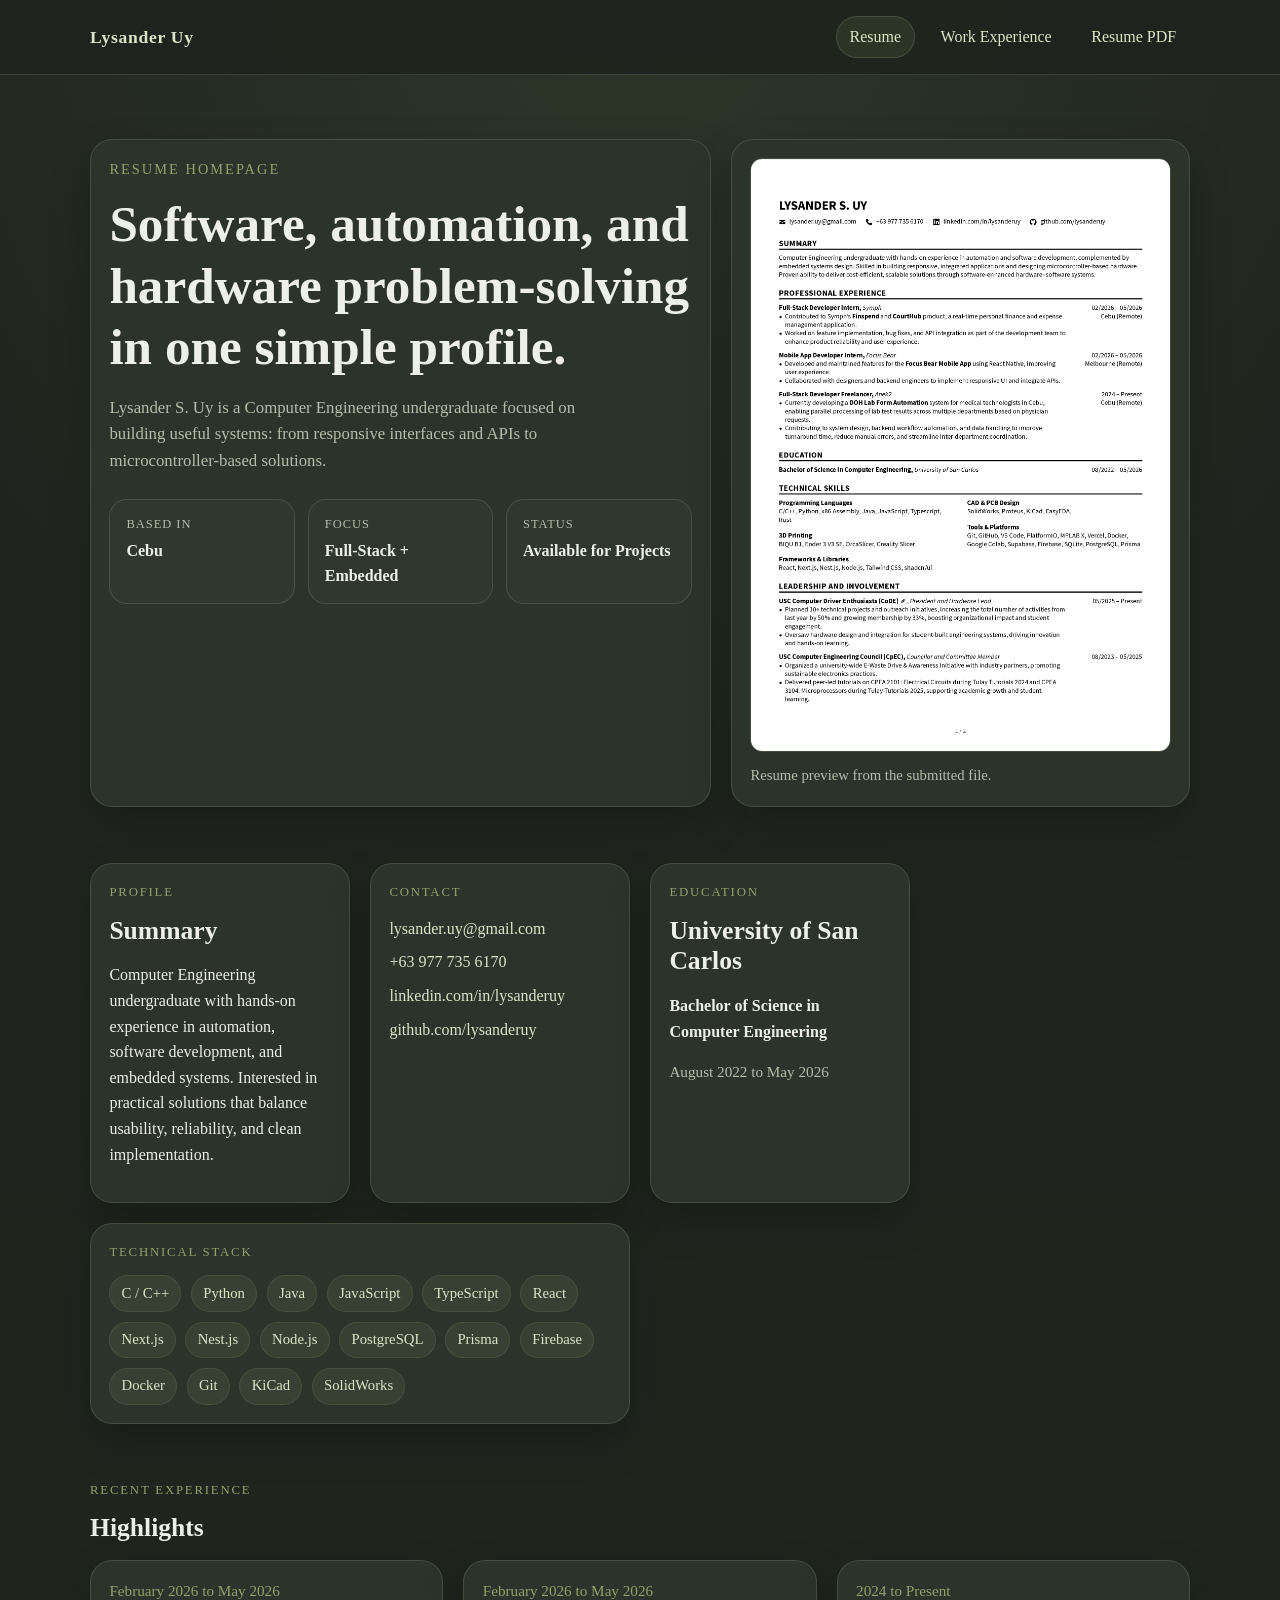
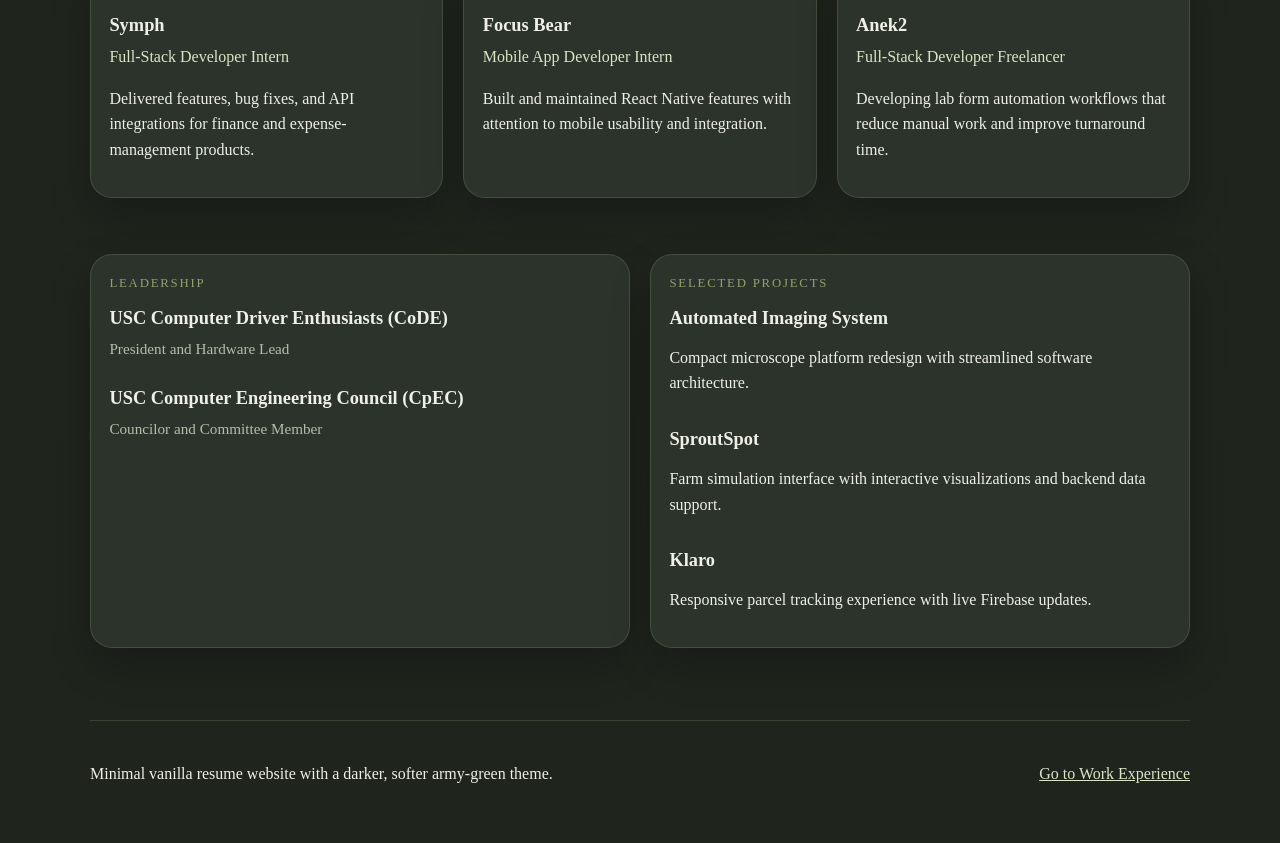
==== commit d4561dc4: "refactor: enhance layout and content presentation across experience and index pages" ====
--- a/index.html
+++ b/index.html
@@ -22,52 +22,69 @@
 
     <main>
       <section class="hero">
-        <div class="container hero-grid">
-          <div>
-            <p class="eyebrow">Computer Engineering Undergraduate</p>
-            <h1>Building practical software and hardware systems that stay simple, useful, and reliable.</h1>
+        <div class="container hero-shell">
+          <div class="hero-copy card feature-card">
+            <p class="eyebrow">Resume Homepage</p>
+            <h1>Software, automation, and hardware problem-solving in one simple profile.</h1>
             <p class="lead">
-              I am Lysander S. Uy, a Computer Engineering student with experience in full-stack development,
-              mobile apps, embedded systems, and automation-focused projects.
+              Lysander S. Uy is a Computer Engineering undergraduate focused on building useful systems:
+              from responsive interfaces and APIs to microcontroller-based solutions.
             </p>
 
-            <ul class="contact-list">
-              <li><strong>Email:</strong> <a href="mailto:lysander.uy@gmail.com">lysander.uy@gmail.com</a></li>
-              <li><strong>Phone:</strong> <a href="tel:+639777356170">+63 977 735 6170</a></li>
-              <li><strong>LinkedIn:</strong> <a href="https://linkedin.com/in/lysanderuy" target="_blank" rel="noreferrer">linkedin.com/in/lysanderuy</a></li>
-              <li><strong>GitHub:</strong> <a href="https://github.com/lysanderuy" target="_blank" rel="noreferrer">github.com/lysanderuy</a></li>
-            </ul>
+            <div class="stat-row">
+              <div class="mini-card">
+                <span class="mini-label">Based In</span>
+                <strong>Cebu</strong>
+              </div>
+              <div class="mini-card">
+                <span class="mini-label">Focus</span>
+                <strong>Full-Stack + Embedded</strong>
+              </div>
+              <div class="mini-card">
+                <span class="mini-label">Status</span>
+                <strong>Available for Projects</strong>
+              </div>
+            </div>
           </div>
 
-          <figure class="resume-figure">
+          <figure class="resume-figure card">
             <img src="public/Lysander_Uy_Resume%201%20of%202.png" alt="Preview of Lysander Uy's resume" />
-            <figcaption>Resume preview based on the submitted file.</figcaption>
+            <figcaption>Resume preview from the submitted file.</figcaption>
           </figure>
         </div>
       </section>
 
-      <section class="section">
-        <div class="container">
-          <h2>Summary</h2>
-          <p>
-            Computer Engineering undergraduate with hands-on experience in automation and software
-            development, complemented by embedded systems design. Skilled in building responsive,
-            integrated applications and designing microcontroller-based hardware.
-          </p>
-        </div>
-      </section>
-
-      <section class="section muted-section">
-        <div class="container two-column">
-          <article class="card">
-            <h2>Education</h2>
-            <p><strong>Bachelor of Science in Computer Engineering</strong></p>
-            <p>University of San Carlos</p>
-            <p>August 2022 to May 2026</p>
+      <section class="section compact-section">
+        <div class="container dashboard-grid">
+          <article class="card panel-block">
+            <p class="panel-label">Profile</p>
+            <h2>Summary</h2>
+            <p>
+              Computer Engineering undergraduate with hands-on experience in automation, software
+              development, and embedded systems. Interested in practical solutions that balance usability,
+              reliability, and clean implementation.
+            </p>
           </article>
 
-          <article class="card">
-            <h2>Technical Skills</h2>
+          <article class="card panel-block">
+            <p class="panel-label">Contact</p>
+            <ul class="contact-list compact-list">
+              <li><a href="mailto:lysander.uy@gmail.com">lysander.uy@gmail.com</a></li>
+              <li><a href="tel:+639777356170">+63 977 735 6170</a></li>
+              <li><a href="https://linkedin.com/in/lysanderuy" target="_blank" rel="noreferrer">linkedin.com/in/lysanderuy</a></li>
+              <li><a href="https://github.com/lysanderuy" target="_blank" rel="noreferrer">github.com/lysanderuy</a></li>
+            </ul>
+          </article>
+
+          <article class="card panel-block">
+            <p class="panel-label">Education</p>
+            <h2>University of San Carlos</h2>
+            <p><strong>Bachelor of Science in Computer Engineering</strong></p>
+            <p class="meta">August 2022 to May 2026</p>
+          </article>
+
+          <article class="card panel-block wide-panel">
+            <p class="panel-label">Technical Stack</p>
             <div class="tag-list">
               <span>C / C++</span>
               <span>Python</span>
@@ -90,81 +107,78 @@
         </div>
       </section>
 
-      <section class="section">
+      <section class="section compact-section">
         <div class="container">
-          <h2>Highlights</h2>
-          <div class="timeline">
-            <article class="timeline-item">
-              <h3>Full-Stack Developer Intern, Symph</h3>
-              <p class="meta">February 2026 to May 2026 • Cebu (Remote)</p>
-              <p>Helped deliver features, bug fixes, and API integrations for finance and expense-management products.</p>
+          <div class="section-heading">
+            <p class="panel-label">Recent Experience</p>
+            <h2>Highlights</h2>
+          </div>
+
+          <div class="cards-three">
+            <article class="card experience-card">
+              <p class="meta">February 2026 to May 2026</p>
+              <h3>Symph</h3>
+              <p class="role-line">Full-Stack Developer Intern</p>
+              <p>Delivered features, bug fixes, and API integrations for finance and expense-management products.</p>
             </article>
 
-            <article class="timeline-item">
-              <h3>Mobile App Developer Intern, Focus Bear</h3>
-              <p class="meta">February 2026 to May 2026 • Melbourne (Remote)</p>
-              <p>Built and maintained React Native features with attention to responsive interfaces and API integration.</p>
+            <article class="card experience-card">
+              <p class="meta">February 2026 to May 2026</p>
+              <h3>Focus Bear</h3>
+              <p class="role-line">Mobile App Developer Intern</p>
+              <p>Built and maintained React Native features with attention to mobile usability and integration.</p>
             </article>
 
-            <article class="timeline-item">
-              <h3>Full-Stack Developer Freelancer, Anek2</h3>
-              <p class="meta">2024 to Present • Cebu (Remote)</p>
-              <p>Developing a lab form automation workflow that improves turnaround time and reduces manual errors.</p>
+            <article class="card experience-card">
+              <p class="meta">2024 to Present</p>
+              <h3>Anek2</h3>
+              <p class="role-line">Full-Stack Developer Freelancer</p>
+              <p>Developing lab form automation workflows that reduce manual work and improve turnaround time.</p>
             </article>
           </div>
         </div>
       </section>
 
-      <section class="section muted-section">
-        <div class="container">
-          <h2>Leadership and Involvement</h2>
-          <div class="two-column">
-            <article class="card">
-              <h3>USC Computer Driver Enthusiasts (CoDE)</h3>
-              <p class="meta">President and Hardware Lead • May 2025 to Present</p>
-              <p>Led technical projects and outreach efforts while supporting student learning through hands-on engineering work.</p>
-            </article>
+      <section class="section compact-section">
+        <div class="container split-grid">
+          <article class="card panel-block">
+            <p class="panel-label">Leadership</p>
+            <div class="stack-list">
+              <div>
+                <h3>USC Computer Driver Enthusiasts (CoDE)</h3>
+                <p class="meta">President and Hardware Lead</p>
+              </div>
+              <div>
+                <h3>USC Computer Engineering Council (CpEC)</h3>
+                <p class="meta">Councilor and Committee Member</p>
+              </div>
+            </div>
+          </article>
 
-            <article class="card">
-              <h3>USC Computer Engineering Council (CpEC)</h3>
-              <p class="meta">Councilor and Committee Member • August 2023 to May 2025</p>
-              <p>Helped organize sustainability initiatives and delivered peer-led tutorials in circuits and microprocessors.</p>
-            </article>
-          </div>
-        </div>
-      </section>
-
-      <section class="section">
-        <div class="container">
-          <h2>Selected Projects</h2>
-          <div class="two-column">
-            <article class="card">
-              <h3>Automated Imaging System for Microplastics Classification</h3>
-              <p>Redesigned the hardware platform and streamlined the software architecture for a more compact and efficient workflow.</p>
-            </article>
-
-            <article class="card">
-              <h3>SproutSpot</h3>
-              <p>Created interactive farm simulation views with backend data pipelines for clearer, real-time insights.</p>
-            </article>
-
-            <article class="card">
-              <h3>Klaro</h3>
-              <p>Built a responsive parcel tracking interface with live updates using Firebase.</p>
-            </article>
-
-            <article class="card">
-              <h3>Competitions</h3>
-              <p>Placed in multiple line-following, CAD modeling, hackathon, and engineering competitions from 2023 to 2025.</p>
-            </article>
-          </div>
+          <article class="card panel-block">
+            <p class="panel-label">Selected Projects</p>
+            <div class="stack-list">
+              <div>
+                <h3>Automated Imaging System</h3>
+                <p>Compact microscope platform redesign with streamlined software architecture.</p>
+              </div>
+              <div>
+                <h3>SproutSpot</h3>
+                <p>Farm simulation interface with interactive visualizations and backend data support.</p>
+              </div>
+              <div>
+                <h3>Klaro</h3>
+                <p>Responsive parcel tracking experience with live Firebase updates.</p>
+              </div>
+            </div>
+          </article>
         </div>
       </section>
     </main>
 
     <footer class="site-footer">
       <div class="container footer-content">
-        <p>Minimal vanilla resume website in a single shared stylesheet.</p>
+        <p>Minimal vanilla resume website with a darker, softer army-green theme.</p>
         <a href="experience.html">Go to Work Experience</a>
       </div>
     </footer>
--- a/styles.css
+++ b/styles.css
@@ -1,13 +1,15 @@
 :root {
-  --bg: #f4f5ef;
-  --surface: #ffffff;
-  --surface-soft: #e8ecdf;
-  --text: #243021;
-  --muted: #5e685a;
-  --line: #c7d1bf;
-  --primary: #5f7146;
-  --primary-deep: #405032;
-  --shadow: rgba(36, 48, 33, 0.08);
+  --bg: #1f241d;
+  --bg-soft: #262c24;
+  --surface: #2b332b;
+  --surface-soft: #313a31;
+  --surface-strong: #394338;
+  --text: #eef0e7;
+  --muted: #b7bda9;
+  --line: rgba(184, 197, 157, 0.18);
+  --primary: #91a26e;
+  --primary-deep: #dce4c8;
+  --shadow: rgba(0, 0, 0, 0.22);
 }
 
 * {
@@ -23,7 +25,9 @@
   font-family: Georgia, "Times New Roman", serif;
   line-height: 1.6;
   color: var(--text);
-  background: linear-gradient(180deg, #eef1e5 0%, var(--bg) 100%);
+  background:
+    radial-gradient(circle at top, rgba(145, 162, 110, 0.12), transparent 32%),
+    linear-gradient(180deg, #20261f 0%, var(--bg) 100%);
 }
 
 img {
@@ -52,7 +56,7 @@
   position: sticky;
   top: 0;
   z-index: 10;
-  background: rgba(244, 245, 239, 0.94);
+  background: rgba(31, 36, 29, 0.9);
   border-bottom: 1px solid var(--line);
   backdrop-filter: blur(8px);
 }
@@ -89,7 +93,7 @@
 .nav-links a.active,
 .nav-links a:hover {
   border-color: var(--line);
-  background: var(--surface-soft);
+  background: rgba(145, 162, 110, 0.12);
 }
 
 .hero {
@@ -105,6 +109,36 @@
   grid-template-columns: 1.2fr 0.8fr;
   gap: 2rem;
   align-items: center;
+}
+
+.hero-shell,
+.dashboard-grid,
+.split-grid,
+.cards-three {
+  display: grid;
+  gap: 1.25rem;
+}
+
+.hero-shell {
+  grid-template-columns: 1.15fr 0.85fr;
+  align-items: stretch;
+}
+
+.dashboard-grid {
+  grid-template-columns: repeat(4, minmax(0, 1fr));
+}
+
+.split-grid {
+  grid-template-columns: repeat(2, minmax(0, 1fr));
+}
+
+.cards-three {
+  grid-template-columns: repeat(3, minmax(0, 1fr));
+}
+
+.cards-stack {
+  display: grid;
+  gap: 1rem;
 }
 
 .eyebrow {
@@ -143,6 +177,11 @@
   font-size: 1.05rem;
 }
 
+.feature-card {
+  padding: 1.5rem;
+  background: linear-gradient(180deg, rgba(145, 162, 110, 0.08), transparent 100%), var(--surface);
+}
+
 .contact-list {
   padding: 0;
   margin: 1.5rem 0 0;
@@ -153,13 +192,21 @@
   margin-bottom: 0.5rem;
 }
 
+.compact-list {
+  margin-top: 0;
+}
+
+.compact-list a {
+  text-decoration: none;
+}
+
 .resume-figure,
 .card,
 .experience-block {
   margin: 0;
-  padding: 1rem;
+  padding: 1.15rem;
   border: 1px solid var(--line);
-  border-radius: 18px;
+  border-radius: 22px;
   background: var(--surface);
   box-shadow: 0 18px 40px var(--shadow);
 }
@@ -179,16 +226,34 @@
   padding: 1rem 0 3rem;
 }
 
-.muted-section {
-  background: rgba(232, 236, 223, 0.55);
-  border-top: 1px solid var(--line);
-  border-bottom: 1px solid var(--line);
+.compact-section {
+  padding-top: 0.5rem;
 }
 
 .two-column {
   display: grid;
   grid-template-columns: repeat(2, minmax(0, 1fr));
   gap: 1.25rem;
+}
+
+.panel-block {
+  min-height: 100%;
+}
+
+.panel-label {
+  margin: 0 0 0.8rem;
+  color: var(--primary);
+  font-size: 0.8rem;
+  letter-spacing: 0.14em;
+  text-transform: uppercase;
+}
+
+.wide-panel {
+  grid-column: span 2;
+}
+
+.section-heading {
+  margin-bottom: 1rem;
 }
 
 .tag-list {
@@ -200,19 +265,33 @@
 .tag-list span {
   padding: 0.35rem 0.7rem;
   border-radius: 999px;
-  background: var(--surface-soft);
+  background: rgba(145, 162, 110, 0.12);
   color: var(--primary-deep);
   font-size: 0.92rem;
-}
-
-.timeline {
-  display: grid;
-  gap: 1rem;
-}
-
-.timeline-item {
-  padding-left: 1rem;
-  border-left: 3px solid var(--primary);
+  border: 1px solid rgba(145, 162, 110, 0.16);
+}
+
+.stat-row {
+  display: grid;
+  grid-template-columns: repeat(3, minmax(0, 1fr));
+  gap: 0.8rem;
+  margin-top: 1.5rem;
+}
+
+.mini-card {
+  padding: 0.9rem 1rem;
+  border: 1px solid var(--line);
+  border-radius: 18px;
+  background: rgba(255, 255, 255, 0.02);
+}
+
+.mini-label {
+  display: block;
+  margin-bottom: 0.2rem;
+  color: var(--muted);
+  font-size: 0.78rem;
+  letter-spacing: 0.08em;
+  text-transform: uppercase;
 }
 
 .meta {
@@ -223,6 +302,25 @@
 
 .experience-block {
   margin-bottom: 1rem;
+}
+
+.cards-stack .experience-block {
+  margin-bottom: 0;
+}
+
+.experience-card .meta,
+.experience-block .meta {
+  color: var(--primary);
+}
+
+.role-line {
+  margin: 0 0 0.75rem;
+  color: var(--primary-deep);
+}
+
+.stack-list {
+  display: grid;
+  gap: 1rem;
 }
 
 .experience-block ul {
@@ -251,8 +349,20 @@
   }
 
   .hero-grid,
-  .two-column {
+  .hero-shell,
+  .split-grid,
+  .cards-three,
+  .two-column,
+  .stat-row {
     grid-template-columns: 1fr;
+  }
+
+  .dashboard-grid {
+    grid-template-columns: 1fr;
+  }
+
+  .wide-panel {
+    grid-column: span 1;
   }
 
   .hero {
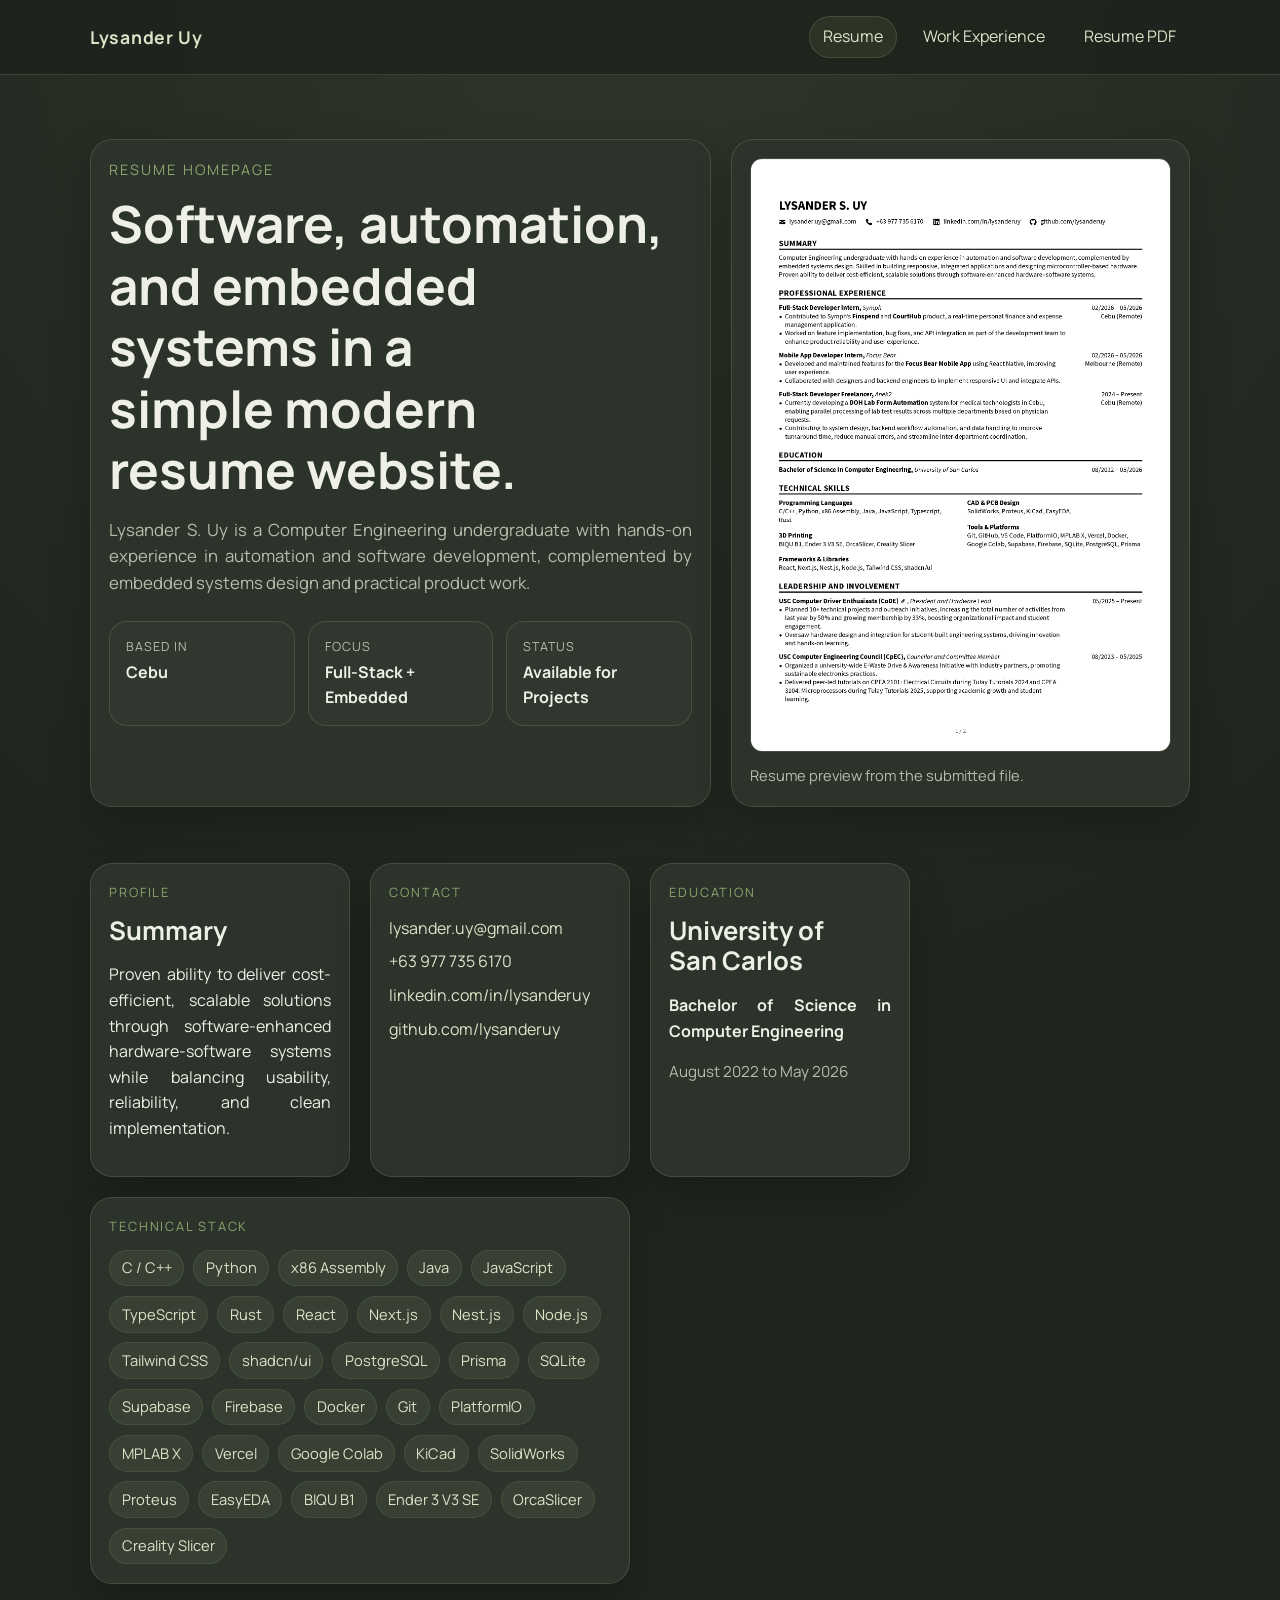
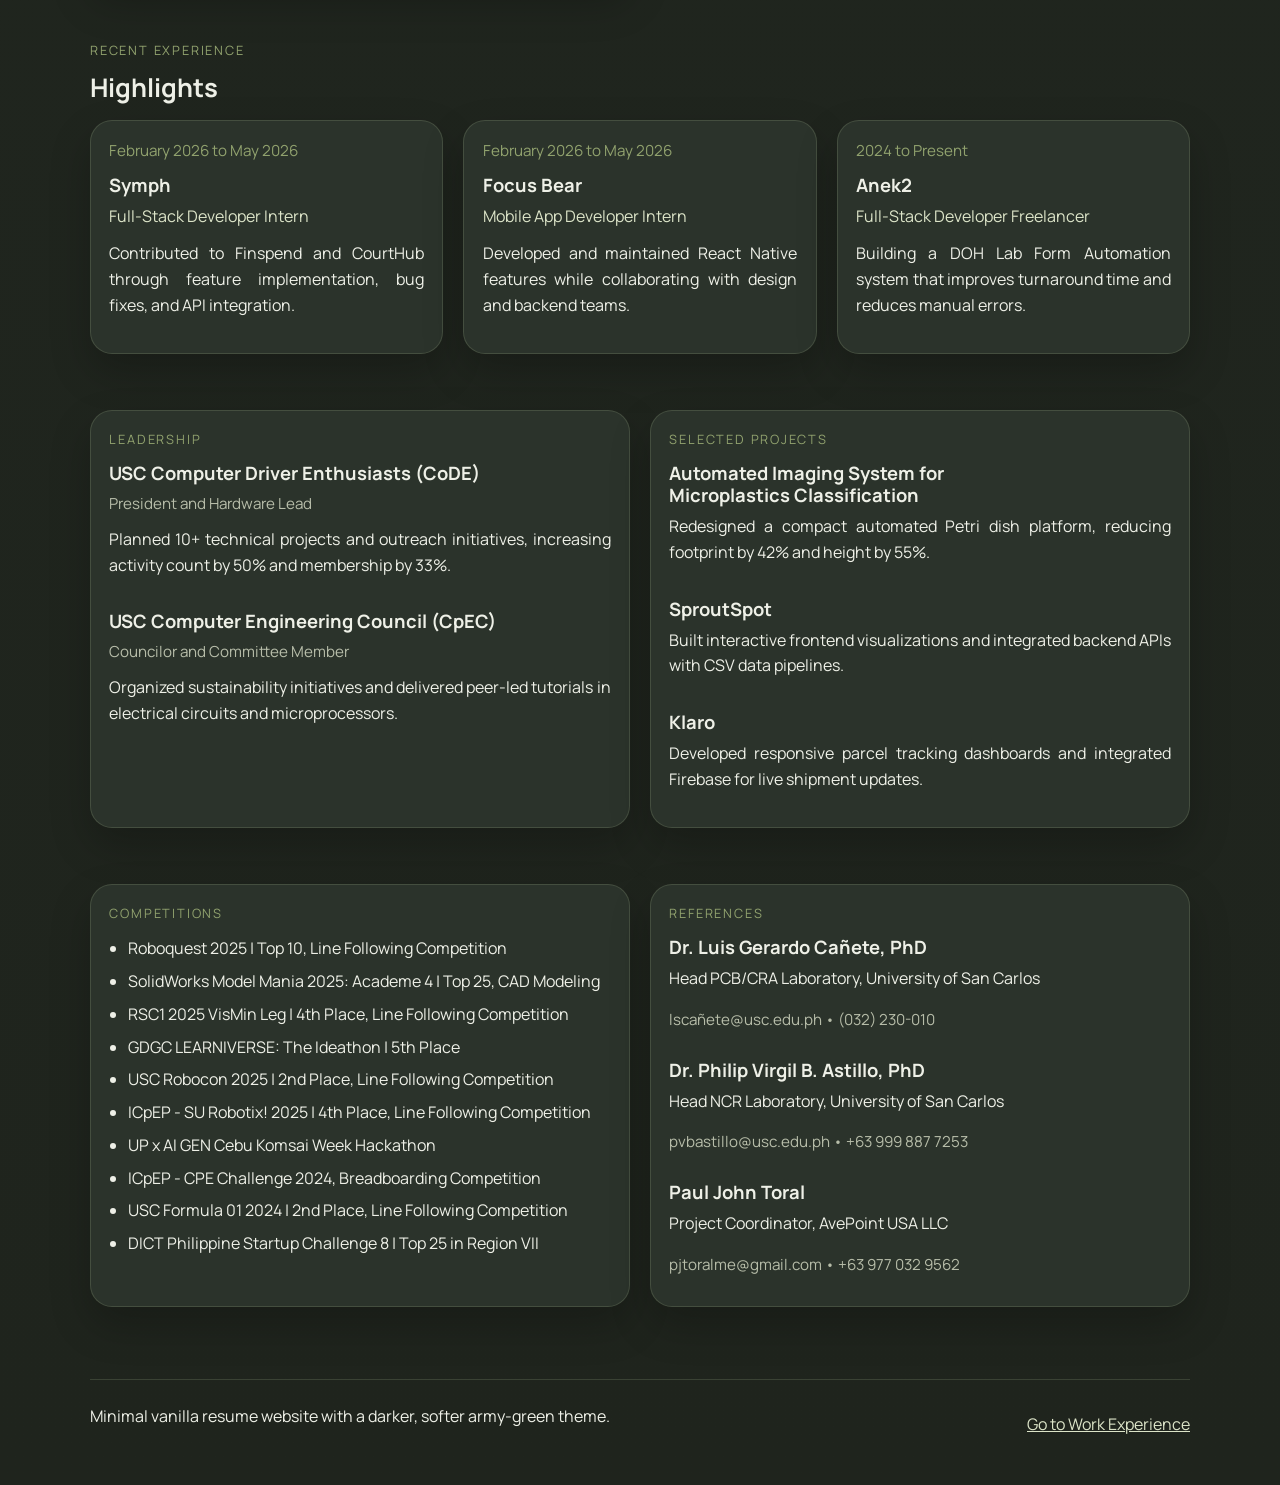
==== commit 88b85276: "refactor: refine content and layout for experience and index pages, enhancing clarity and modern des" ====
--- a/index.html
+++ b/index.html
@@ -25,10 +25,11 @@
         <div class="container hero-shell">
           <div class="hero-copy card feature-card">
             <p class="eyebrow">Resume Homepage</p>
-            <h1>Software, automation, and hardware problem-solving in one simple profile.</h1>
+            <h1>Software, automation, and embedded systems in a simple modern resume website.</h1>
             <p class="lead">
-              Lysander S. Uy is a Computer Engineering undergraduate focused on building useful systems:
-              from responsive interfaces and APIs to microcontroller-based solutions.
+              Lysander S. Uy is a Computer Engineering undergraduate with hands-on experience in
+              automation and software development, complemented by embedded systems design and
+              practical product work.
             </p>
 
             <div class="stat-row">
@@ -60,9 +61,8 @@
             <p class="panel-label">Profile</p>
             <h2>Summary</h2>
             <p>
-              Computer Engineering undergraduate with hands-on experience in automation, software
-              development, and embedded systems. Interested in practical solutions that balance usability,
-              reliability, and clean implementation.
+              Proven ability to deliver cost-efficient, scalable solutions through software-enhanced
+              hardware-software systems while balancing usability, reliability, and clean implementation.
             </p>
           </article>
 
@@ -88,20 +88,36 @@
             <div class="tag-list">
               <span>C / C++</span>
               <span>Python</span>
+              <span>x86 Assembly</span>
               <span>Java</span>
               <span>JavaScript</span>
               <span>TypeScript</span>
+              <span>Rust</span>
               <span>React</span>
               <span>Next.js</span>
               <span>Nest.js</span>
               <span>Node.js</span>
+              <span>Tailwind CSS</span>
+              <span>shadcn/ui</span>
               <span>PostgreSQL</span>
               <span>Prisma</span>
+              <span>SQLite</span>
+              <span>Supabase</span>
               <span>Firebase</span>
               <span>Docker</span>
               <span>Git</span>
+              <span>PlatformIO</span>
+              <span>MPLAB X</span>
+              <span>Vercel</span>
+              <span>Google Colab</span>
               <span>KiCad</span>
               <span>SolidWorks</span>
+              <span>Proteus</span>
+              <span>EasyEDA</span>
+              <span>BIQU B1</span>
+              <span>Ender 3 V3 SE</span>
+              <span>OrcaSlicer</span>
+              <span>Creality Slicer</span>
             </div>
           </article>
         </div>
@@ -119,21 +135,21 @@
               <p class="meta">February 2026 to May 2026</p>
               <h3>Symph</h3>
               <p class="role-line">Full-Stack Developer Intern</p>
-              <p>Delivered features, bug fixes, and API integrations for finance and expense-management products.</p>
+              <p>Contributed to Finspend and CourtHub through feature implementation, bug fixes, and API integration.</p>
             </article>
 
             <article class="card experience-card">
               <p class="meta">February 2026 to May 2026</p>
               <h3>Focus Bear</h3>
               <p class="role-line">Mobile App Developer Intern</p>
-              <p>Built and maintained React Native features with attention to mobile usability and integration.</p>
+              <p>Developed and maintained React Native features while collaborating with design and backend teams.</p>
             </article>
 
             <article class="card experience-card">
               <p class="meta">2024 to Present</p>
               <h3>Anek2</h3>
               <p class="role-line">Full-Stack Developer Freelancer</p>
-              <p>Developing lab form automation workflows that reduce manual work and improve turnaround time.</p>
+              <p>Building a DOH Lab Form Automation system that improves turnaround time and reduces manual errors.</p>
             </article>
           </div>
         </div>
@@ -147,10 +163,12 @@
               <div>
                 <h3>USC Computer Driver Enthusiasts (CoDE)</h3>
                 <p class="meta">President and Hardware Lead</p>
+                <p>Planned 10+ technical projects and outreach initiatives, increasing activity count by 50% and membership by 33%.</p>
               </div>
               <div>
                 <h3>USC Computer Engineering Council (CpEC)</h3>
                 <p class="meta">Councilor and Committee Member</p>
+                <p>Organized sustainability initiatives and delivered peer-led tutorials in electrical circuits and microprocessors.</p>
               </div>
             </div>
           </article>
@@ -159,16 +177,57 @@
             <p class="panel-label">Selected Projects</p>
             <div class="stack-list">
               <div>
-                <h3>Automated Imaging System</h3>
-                <p>Compact microscope platform redesign with streamlined software architecture.</p>
+                <h3>Automated Imaging System for Microplastics Classification</h3>
+                <p>Redesigned a compact automated Petri dish platform, reducing footprint by 42% and height by 55%.</p>
               </div>
               <div>
                 <h3>SproutSpot</h3>
-                <p>Farm simulation interface with interactive visualizations and backend data support.</p>
+                <p>Built interactive frontend visualizations and integrated backend APIs with CSV data pipelines.</p>
               </div>
               <div>
                 <h3>Klaro</h3>
-                <p>Responsive parcel tracking experience with live Firebase updates.</p>
+                <p>Developed responsive parcel tracking dashboards and integrated Firebase for live shipment updates.</p>
+              </div>
+            </div>
+          </article>
+        </div>
+      </section>
+
+      <section class="section compact-section">
+        <div class="container split-grid">
+          <article class="card panel-block">
+            <p class="panel-label">Competitions</p>
+            <ul class="detail-list">
+              <li>Roboquest 2025 | Top 10, Line Following Competition</li>
+              <li>SolidWorks Model Mania 2025: Academe 4 | Top 25, CAD Modeling</li>
+              <li>RSC1 2025 VisMin Leg | 4th Place, Line Following Competition</li>
+              <li>GDGC LEARNIVERSE: The Ideathon | 5th Place</li>
+              <li>USC Robocon 2025 | 2nd Place, Line Following Competition</li>
+              <li>ICpEP - SU Robotix! 2025 | 4th Place, Line Following Competition</li>
+              <li>UP x AI GEN Cebu Komsai Week Hackathon</li>
+              <li>ICpEP - CPE Challenge 2024, Breadboarding Competition</li>
+              <li>USC Formula 01 2024 | 2nd Place, Line Following Competition</li>
+              <li>DICT Philippine Startup Challenge 8 | Top 25 in Region VII</li>
+            </ul>
+          </article>
+
+          <article class="card panel-block">
+            <p class="panel-label">References</p>
+            <div class="stack-list">
+              <div>
+                <h3>Dr. Luis Gerardo Cañete, PhD</h3>
+                <p>Head PCB/CRA Laboratory, University of San Carlos</p>
+                <p class="meta">lscañete@usc.edu.ph • (032) 230-010</p>
+              </div>
+              <div>
+                <h3>Dr. Philip Virgil B. Astillo, PhD</h3>
+                <p>Head NCR Laboratory, University of San Carlos</p>
+                <p class="meta">pvbastillo@usc.edu.ph • +63 999 887 7253</p>
+              </div>
+              <div>
+                <h3>Paul John Toral</h3>
+                <p>Project Coordinator, AvePoint USA LLC</p>
+                <p class="meta">pjtoralme@gmail.com • +63 977 032 9562</p>
               </div>
             </div>
           </article>
--- a/styles.css
+++ b/styles.css
@@ -1,3 +1,5 @@
+@import url("https://fonts.googleapis.com/css2?family=Manrope:wght@400;500;600;700;800&display=swap");
+
 :root {
   --bg: #1f241d;
   --bg-soft: #262c24;
@@ -22,7 +24,7 @@
 
 body {
   margin: 0;
-  font-family: Georgia, "Times New Roman", serif;
+  font-family: "Manrope", "Segoe UI", sans-serif;
   line-height: 1.6;
   color: var(--text);
   background:
@@ -154,6 +156,7 @@
 h3 {
   margin-top: 0;
   line-height: 1.2;
+  text-wrap: balance;
 }
 
 h1 {
@@ -175,6 +178,12 @@
   max-width: 62ch;
   color: var(--muted);
   font-size: 1.05rem;
+}
+
+p {
+  margin-top: 0;
+  text-align: justify;
+  text-justify: inter-word;
 }
 
 .feature-card {
@@ -323,9 +332,19 @@
   gap: 1rem;
 }
 
+.detail-list {
+  margin: 0;
+  padding-left: 1.15rem;
+}
+
 .experience-block ul {
   margin: 0.75rem 0 0;
   padding-left: 1.2rem;
+}
+
+.detail-list li,
+.experience-block li {
+  margin-bottom: 0.45rem;
 }
 
 .site-footer {
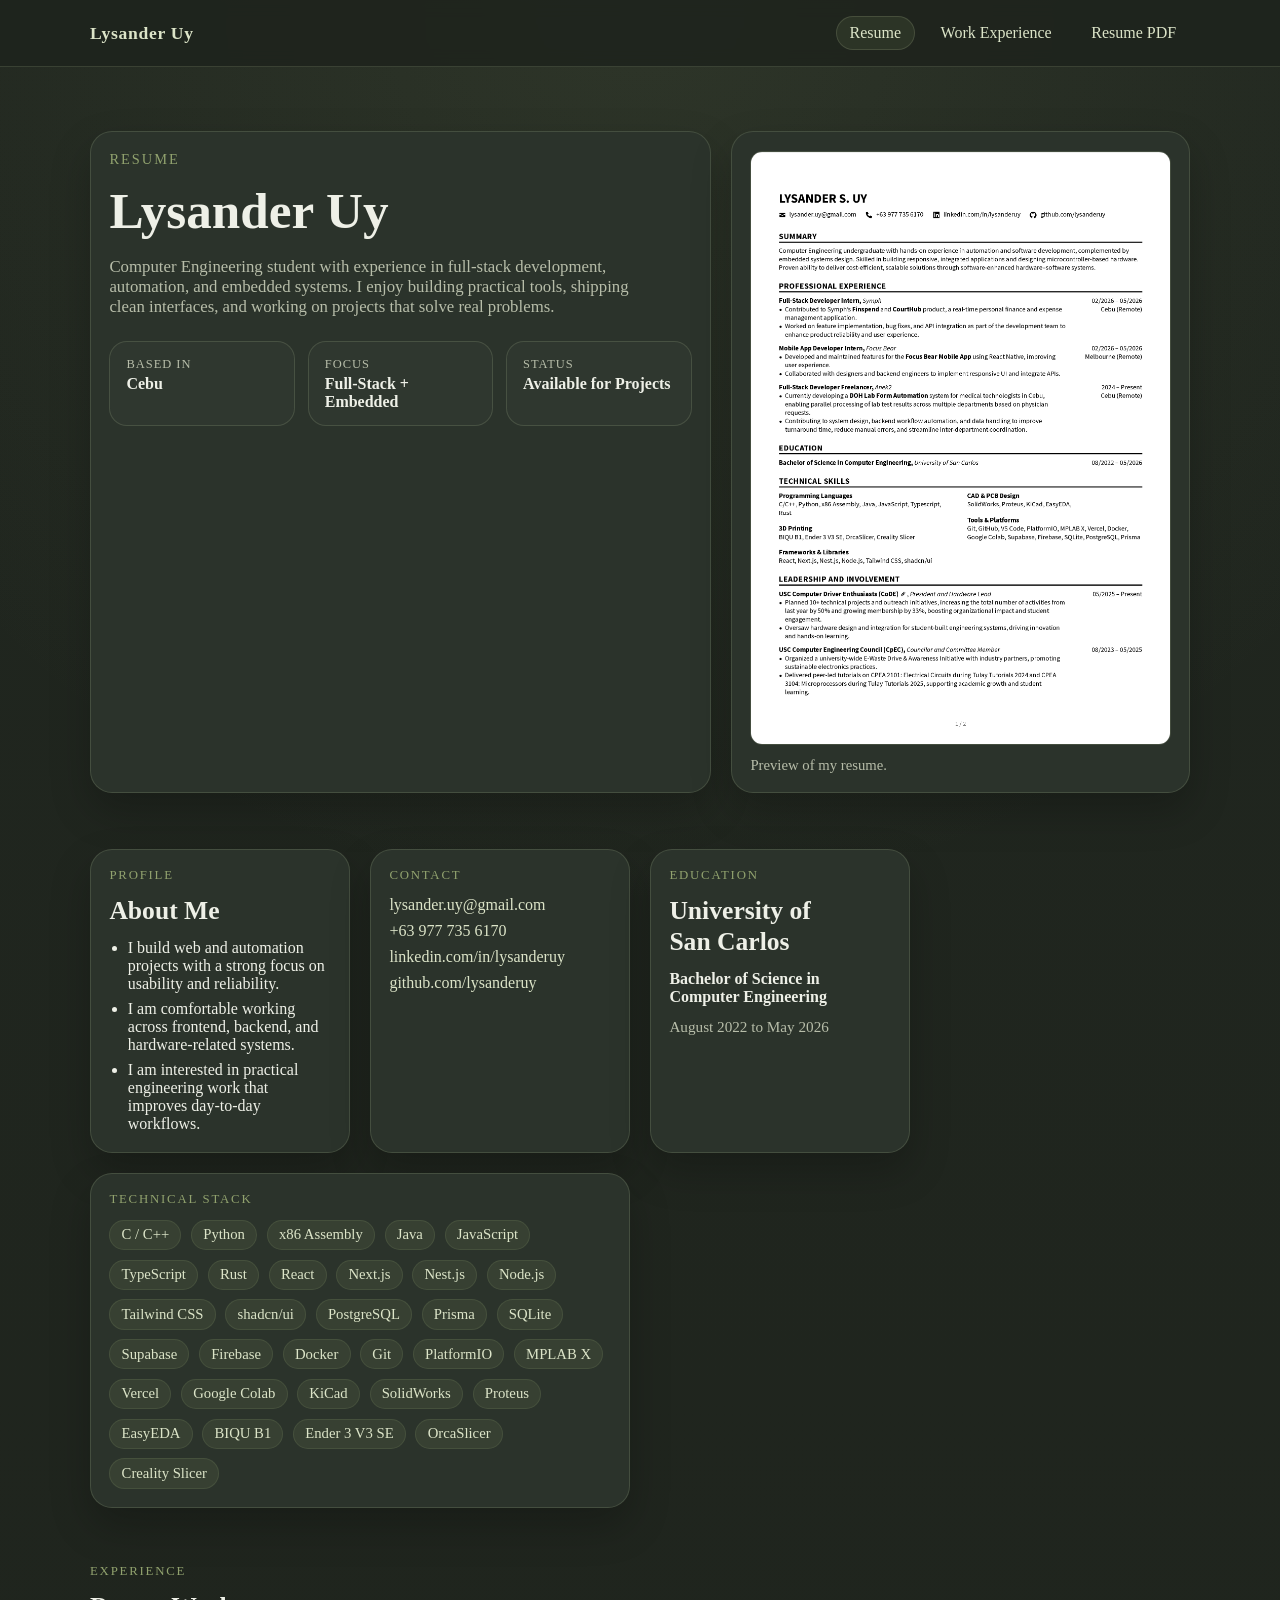
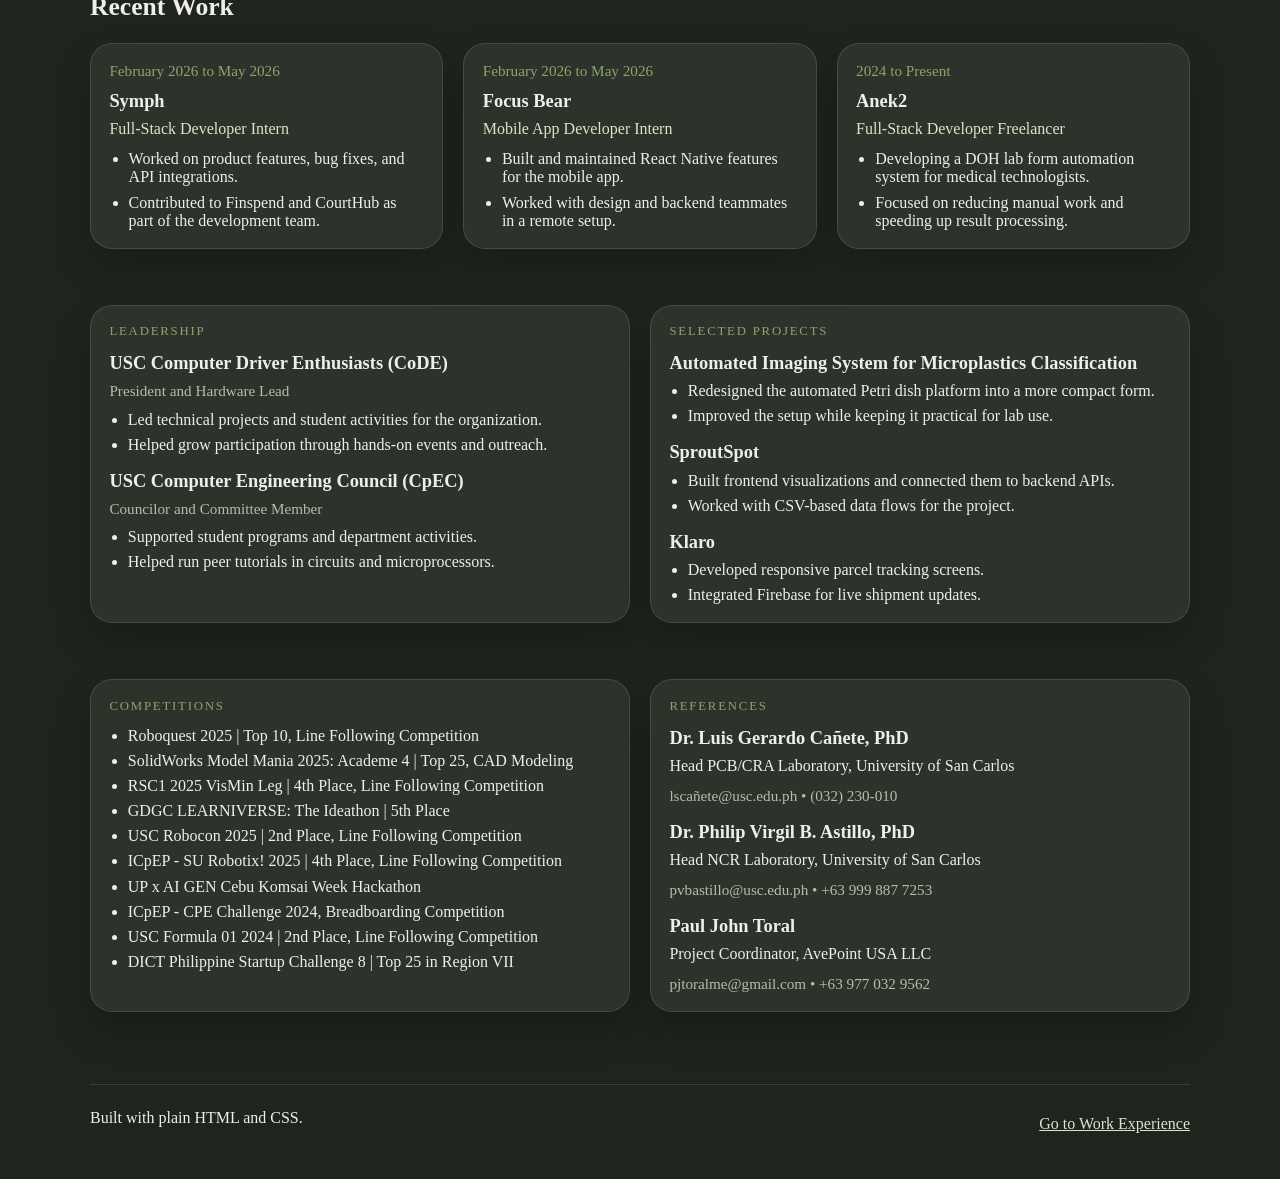
==== commit f695e590: "refactor: update content and layout for experience and index pages" ====
--- a/index.html
+++ b/index.html
@@ -24,12 +24,12 @@
       <section class="hero">
         <div class="container hero-shell">
           <div class="hero-copy card feature-card">
-            <p class="eyebrow">Resume Homepage</p>
-            <h1>Software, automation, and embedded systems in a simple modern resume website.</h1>
+            <p class="eyebrow">Resume</p>
+            <h1>Lysander Uy</h1>
             <p class="lead">
-              Lysander S. Uy is a Computer Engineering undergraduate with hands-on experience in
-              automation and software development, complemented by embedded systems design and
-              practical product work.
+              Computer Engineering student with experience in full-stack development, automation,
+              and embedded systems. I enjoy building practical tools, shipping clean interfaces,
+              and working on projects that solve real problems.
             </p>
 
             <div class="stat-row">
@@ -50,7 +50,7 @@
 
           <figure class="resume-figure card">
             <img src="public/Lysander_Uy_Resume%201%20of%202.png" alt="Preview of Lysander Uy's resume" />
-            <figcaption>Resume preview from the submitted file.</figcaption>
+            <figcaption>Preview of my resume.</figcaption>
           </figure>
         </div>
       </section>
@@ -59,11 +59,12 @@
         <div class="container dashboard-grid">
           <article class="card panel-block">
             <p class="panel-label">Profile</p>
-            <h2>Summary</h2>
-            <p>
-              Proven ability to deliver cost-efficient, scalable solutions through software-enhanced
-              hardware-software systems while balancing usability, reliability, and clean implementation.
-            </p>
+            <h2>About Me</h2>
+            <ul class="detail-list">
+              <li>I build web and automation projects with a strong focus on usability and reliability.</li>
+              <li>I am comfortable working across frontend, backend, and hardware-related systems.</li>
+              <li>I am interested in practical engineering work that improves day-to-day workflows.</li>
+            </ul>
           </article>
 
           <article class="card panel-block">
@@ -126,8 +127,8 @@
       <section class="section compact-section">
         <div class="container">
           <div class="section-heading">
-            <p class="panel-label">Recent Experience</p>
-            <h2>Highlights</h2>
+            <p class="panel-label">Experience</p>
+            <h2>Recent Work</h2>
           </div>
 
           <div class="cards-three">
@@ -135,21 +136,30 @@
               <p class="meta">February 2026 to May 2026</p>
               <h3>Symph</h3>
               <p class="role-line">Full-Stack Developer Intern</p>
-              <p>Contributed to Finspend and CourtHub through feature implementation, bug fixes, and API integration.</p>
+              <ul class="detail-list">
+                <li>Worked on product features, bug fixes, and API integrations.</li>
+                <li>Contributed to Finspend and CourtHub as part of the development team.</li>
+              </ul>
             </article>
 
             <article class="card experience-card">
               <p class="meta">February 2026 to May 2026</p>
               <h3>Focus Bear</h3>
               <p class="role-line">Mobile App Developer Intern</p>
-              <p>Developed and maintained React Native features while collaborating with design and backend teams.</p>
+              <ul class="detail-list">
+                <li>Built and maintained React Native features for the mobile app.</li>
+                <li>Worked with design and backend teammates in a remote setup.</li>
+              </ul>
             </article>
 
             <article class="card experience-card">
               <p class="meta">2024 to Present</p>
               <h3>Anek2</h3>
               <p class="role-line">Full-Stack Developer Freelancer</p>
-              <p>Building a DOH Lab Form Automation system that improves turnaround time and reduces manual errors.</p>
+              <ul class="detail-list">
+                <li>Developing a DOH lab form automation system for medical technologists.</li>
+                <li>Focused on reducing manual work and speeding up result processing.</li>
+              </ul>
             </article>
           </div>
         </div>
@@ -163,12 +173,18 @@
               <div>
                 <h3>USC Computer Driver Enthusiasts (CoDE)</h3>
                 <p class="meta">President and Hardware Lead</p>
-                <p>Planned 10+ technical projects and outreach initiatives, increasing activity count by 50% and membership by 33%.</p>
+                <ul class="detail-list">
+                  <li>Led technical projects and student activities for the organization.</li>
+                  <li>Helped grow participation through hands-on events and outreach.</li>
+                </ul>
               </div>
               <div>
                 <h3>USC Computer Engineering Council (CpEC)</h3>
                 <p class="meta">Councilor and Committee Member</p>
-                <p>Organized sustainability initiatives and delivered peer-led tutorials in electrical circuits and microprocessors.</p>
+                <ul class="detail-list">
+                  <li>Supported student programs and department activities.</li>
+                  <li>Helped run peer tutorials in circuits and microprocessors.</li>
+                </ul>
               </div>
             </div>
           </article>
@@ -178,15 +194,24 @@
             <div class="stack-list">
               <div>
                 <h3>Automated Imaging System for Microplastics Classification</h3>
-                <p>Redesigned a compact automated Petri dish platform, reducing footprint by 42% and height by 55%.</p>
+                <ul class="detail-list">
+                  <li>Redesigned the automated Petri dish platform into a more compact form.</li>
+                  <li>Improved the setup while keeping it practical for lab use.</li>
+                </ul>
               </div>
               <div>
                 <h3>SproutSpot</h3>
-                <p>Built interactive frontend visualizations and integrated backend APIs with CSV data pipelines.</p>
+                <ul class="detail-list">
+                  <li>Built frontend visualizations and connected them to backend APIs.</li>
+                  <li>Worked with CSV-based data flows for the project.</li>
+                </ul>
               </div>
               <div>
                 <h3>Klaro</h3>
-                <p>Developed responsive parcel tracking dashboards and integrated Firebase for live shipment updates.</p>
+                <ul class="detail-list">
+                  <li>Developed responsive parcel tracking screens.</li>
+                  <li>Integrated Firebase for live shipment updates.</li>
+                </ul>
               </div>
             </div>
           </article>
@@ -237,7 +262,7 @@
 
     <footer class="site-footer">
       <div class="container footer-content">
-        <p>Minimal vanilla resume website with a darker, softer army-green theme.</p>
+        <p>Built with plain HTML and CSS.</p>
         <a href="experience.html">Go to Work Experience</a>
       </div>
     </footer>
--- a/styles.css
+++ b/styles.css
@@ -32,6 +32,14 @@
     linear-gradient(180deg, #20261f 0%, var(--bg) 100%);
 }
 
+body,
+button,
+input,
+textarea,
+select {
+  font: inherit;
+}
+
 img {
   display: block;
   max-width: 100%;
@@ -165,7 +173,7 @@
 }
 
 h2 {
-  margin-bottom: 1rem;
+  margin-bottom: 0.75rem;
   font-size: 1.6rem;
 }
 
@@ -175,15 +183,15 @@
 }
 
 .lead {
+  margin-bottom: 0;
   max-width: 62ch;
   color: var(--muted);
   font-size: 1.05rem;
 }
 
 p {
-  margin-top: 0;
-  text-align: justify;
-  text-justify: inter-word;
+  margin: 0 0 0.75rem;
+  text-align: left;
 }
 
 .feature-card {
@@ -193,7 +201,7 @@
 
 .contact-list {
   padding: 0;
-  margin: 1.5rem 0 0;
+  margin: 0;
   list-style: none;
 }
 
@@ -262,7 +270,7 @@
 }
 
 .section-heading {
-  margin-bottom: 1rem;
+  margin-bottom: 1.25rem;
 }
 
 .tag-list {
@@ -337,14 +345,27 @@
   padding-left: 1.15rem;
 }
 
-.experience-block ul {
-  margin: 0.75rem 0 0;
+.experience-block ul,
+.experience-card ul {
+  margin: 0;
   padding-left: 1.2rem;
 }
 
 .detail-list li,
-.experience-block li {
+.experience-block li,
+.experience-card li {
   margin-bottom: 0.45rem;
+}
+
+.detail-list li:last-child,
+.experience-block li:last-child,
+.experience-card li:last-child,
+.contact-list li:last-child,
+.stack-list > div > *:last-child,
+.panel-block > *:last-child,
+.feature-card > *:last-child,
+.footer-content > *:last-child {
+  margin-bottom: 0;
 }
 
 .site-footer {
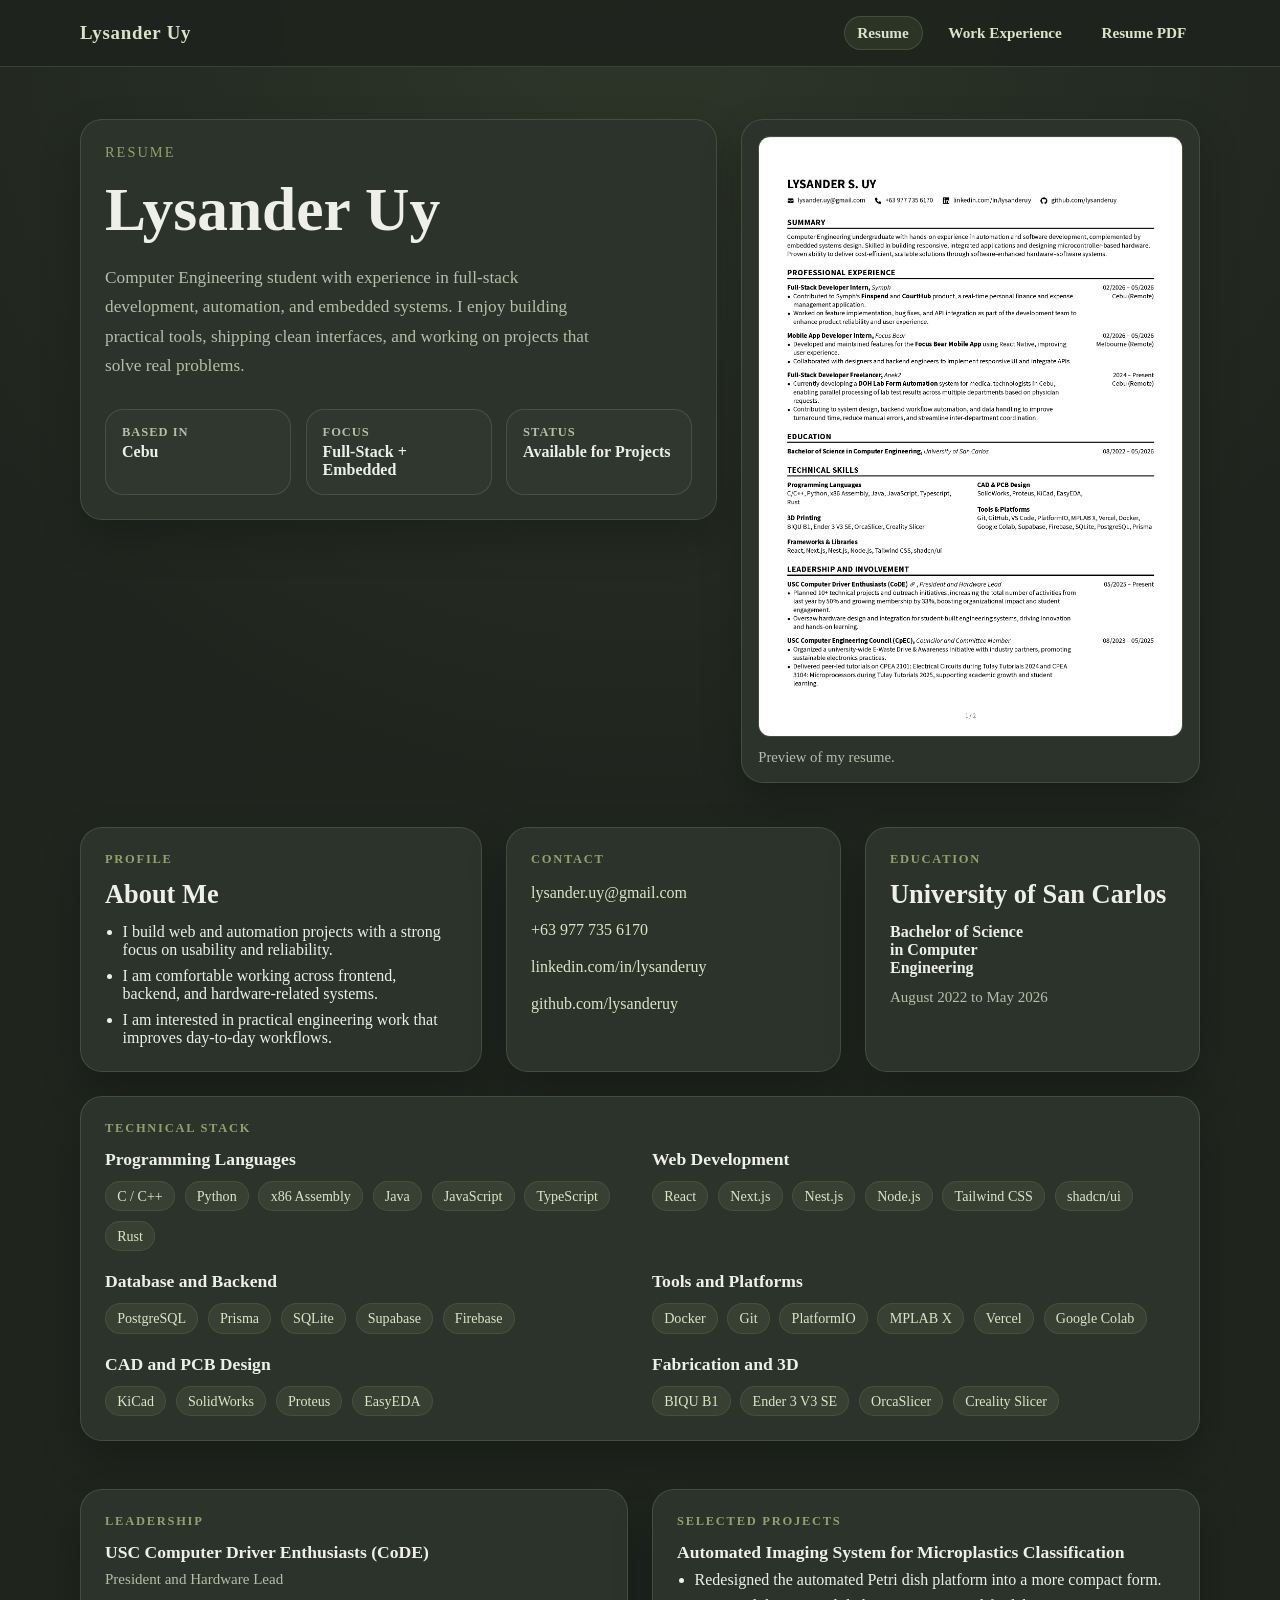
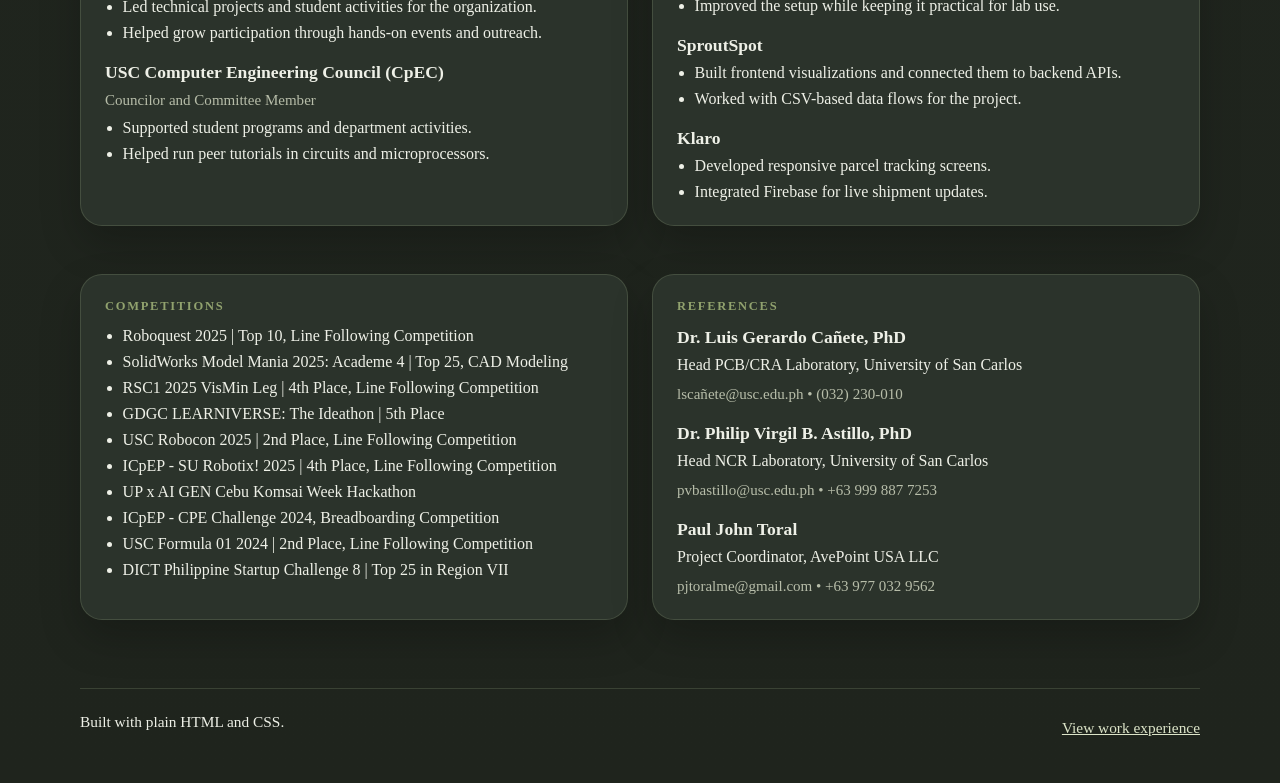
==== commit 96366f8f: "refactor: enhance content clarity and layout for experience and index pages" ====
--- a/index.html
+++ b/index.html
@@ -57,7 +57,7 @@
 
       <section class="section compact-section">
         <div class="container dashboard-grid">
-          <article class="card panel-block">
+          <article class="card panel-block profile-panel">
             <p class="panel-label">Profile</p>
             <h2>About Me</h2>
             <ul class="detail-list">
@@ -67,7 +67,7 @@
             </ul>
           </article>
 
-          <article class="card panel-block">
+          <article class="card panel-block contact-panel">
             <p class="panel-label">Contact</p>
             <ul class="contact-list compact-list">
               <li><a href="mailto:lysander.uy@gmail.com">lysander.uy@gmail.com</a></li>
@@ -77,7 +77,7 @@
             </ul>
           </article>
 
-          <article class="card panel-block">
+          <article class="card panel-block education-panel">
             <p class="panel-label">Education</p>
             <h2>University of San Carlos</h2>
             <p><strong>Bachelor of Science in Computer Engineering</strong></p>
@@ -86,82 +86,76 @@
 
           <article class="card panel-block wide-panel">
             <p class="panel-label">Technical Stack</p>
-            <div class="tag-list">
-              <span>C / C++</span>
-              <span>Python</span>
-              <span>x86 Assembly</span>
-              <span>Java</span>
-              <span>JavaScript</span>
-              <span>TypeScript</span>
-              <span>Rust</span>
-              <span>React</span>
-              <span>Next.js</span>
-              <span>Nest.js</span>
-              <span>Node.js</span>
-              <span>Tailwind CSS</span>
-              <span>shadcn/ui</span>
-              <span>PostgreSQL</span>
-              <span>Prisma</span>
-              <span>SQLite</span>
-              <span>Supabase</span>
-              <span>Firebase</span>
-              <span>Docker</span>
-              <span>Git</span>
-              <span>PlatformIO</span>
-              <span>MPLAB X</span>
-              <span>Vercel</span>
-              <span>Google Colab</span>
-              <span>KiCad</span>
-              <span>SolidWorks</span>
-              <span>Proteus</span>
-              <span>EasyEDA</span>
-              <span>BIQU B1</span>
-              <span>Ender 3 V3 SE</span>
-              <span>OrcaSlicer</span>
-              <span>Creality Slicer</span>
-            </div>
-          </article>
-        </div>
-      </section>
-
-      <section class="section compact-section">
-        <div class="container">
-          <div class="section-heading">
-            <p class="panel-label">Experience</p>
-            <h2>Recent Work</h2>
-          </div>
-
-          <div class="cards-three">
-            <article class="card experience-card">
-              <p class="meta">February 2026 to May 2026</p>
-              <h3>Symph</h3>
-              <p class="role-line">Full-Stack Developer Intern</p>
-              <ul class="detail-list">
-                <li>Worked on product features, bug fixes, and API integrations.</li>
-                <li>Contributed to Finspend and CourtHub as part of the development team.</li>
-              </ul>
-            </article>
-
-            <article class="card experience-card">
-              <p class="meta">February 2026 to May 2026</p>
-              <h3>Focus Bear</h3>
-              <p class="role-line">Mobile App Developer Intern</p>
-              <ul class="detail-list">
-                <li>Built and maintained React Native features for the mobile app.</li>
-                <li>Worked with design and backend teammates in a remote setup.</li>
-              </ul>
-            </article>
-
-            <article class="card experience-card">
-              <p class="meta">2024 to Present</p>
-              <h3>Anek2</h3>
-              <p class="role-line">Full-Stack Developer Freelancer</p>
-              <ul class="detail-list">
-                <li>Developing a DOH lab form automation system for medical technologists.</li>
-                <li>Focused on reducing manual work and speeding up result processing.</li>
-              </ul>
-            </article>
-          </div>
+            <div class="skills-grid">
+              <div class="skill-group">
+                <h3>Programming Languages</h3>
+                <div class="tag-list">
+                  <span>C / C++</span>
+                  <span>Python</span>
+                  <span>x86 Assembly</span>
+                  <span>Java</span>
+                  <span>JavaScript</span>
+                  <span>TypeScript</span>
+                  <span>Rust</span>
+                </div>
+              </div>
+
+              <div class="skill-group">
+                <h3>Web Development</h3>
+                <div class="tag-list">
+                  <span>React</span>
+                  <span>Next.js</span>
+                  <span>Nest.js</span>
+                  <span>Node.js</span>
+                  <span>Tailwind CSS</span>
+                  <span>shadcn/ui</span>
+                </div>
+              </div>
+
+              <div class="skill-group">
+                <h3>Database and Backend</h3>
+                <div class="tag-list">
+                  <span>PostgreSQL</span>
+                  <span>Prisma</span>
+                  <span>SQLite</span>
+                  <span>Supabase</span>
+                  <span>Firebase</span>
+                </div>
+              </div>
+
+              <div class="skill-group">
+                <h3>Tools and Platforms</h3>
+                <div class="tag-list">
+                  <span>Docker</span>
+                  <span>Git</span>
+                  <span>PlatformIO</span>
+                  <span>MPLAB X</span>
+                  <span>Vercel</span>
+                  <span>Google Colab</span>
+                </div>
+              </div>
+
+              <div class="skill-group">
+                <h3>CAD and PCB Design</h3>
+                <div class="tag-list">
+                  <span>KiCad</span>
+                  <span>SolidWorks</span>
+                  <span>Proteus</span>
+                  <span>EasyEDA</span>
+                </div>
+              </div>
+
+              <div class="skill-group">
+                <h3>Fabrication and 3D</h3>
+                <div class="tag-list">
+                  <span>BIQU B1</span>
+                  <span>Ender 3 V3 SE</span>
+                  <span>OrcaSlicer</span>
+                  <span>Creality Slicer</span>
+                </div>
+              </div>
+            </div>
+          </article>
         </div>
       </section>
 
@@ -263,7 +257,7 @@
     <footer class="site-footer">
       <div class="container footer-content">
         <p>Built with plain HTML and CSS.</p>
-        <a href="experience.html">Go to Work Experience</a>
+        <a href="experience.html">View work experience</a>
       </div>
     </footer>
   </body>
--- a/styles.css
+++ b/styles.css
@@ -1,4 +1,4 @@
-@import url("https://fonts.googleapis.com/css2?family=Manrope:wght@400;500;600;700;800&display=swap");
+@import url("https://fonts.googleapis.com/css2?family=Plus+Jakarta+Sans:wght@400;500;600;700;800&display=swap");
 
 :root {
   --bg: #1f241d;
@@ -12,6 +12,12 @@
   --primary: #91a26e;
   --primary-deep: #dce4c8;
   --shadow: rgba(0, 0, 0, 0.22);
+  --fs-body: 1rem;
+  --fs-meta: 0.94rem;
+  --fs-label: 0.78rem;
+  --fs-h3: 1.1rem;
+  --fs-h2: 1.65rem;
+  --fs-h1: clamp(2.35rem, 4.8vw, 4.5rem);
 }
 
 * {
@@ -24,7 +30,7 @@
 
 body {
   margin: 0;
-  font-family: "Manrope", "Segoe UI", sans-serif;
+  font-family: "Plus Jakarta Sans", "Segoe UI", "Helvetica Neue", Arial, sans-serif;
   line-height: 1.6;
   color: var(--text);
   background:
@@ -54,12 +60,12 @@
 }
 
 .container {
-  width: min(1100px, calc(100% - 2rem));
+  width: min(1120px, calc(100% - 2rem));
   margin: 0 auto;
 }
 
 .narrow {
-  width: min(760px, 100%);
+  width: min(900px, 100%);
 }
 
 .site-header {
@@ -80,7 +86,7 @@
 }
 
 .brand {
-  font-size: 1.1rem;
+  font-size: 1.18rem;
   font-weight: 700;
   color: var(--primary-deep);
   text-decoration: none;
@@ -94,6 +100,8 @@
 }
 
 .nav-links a {
+  font-size: 0.95rem;
+  font-weight: 600;
   padding: 0.45rem 0.8rem;
   border: 1px solid transparent;
   border-radius: 999px;
@@ -107,18 +115,11 @@
 }
 
 .hero {
-  padding: 4rem 0 3rem;
+  padding: 3.25rem 0 2.5rem;
 }
 
 .inner-hero {
-  padding-bottom: 1.5rem;
-}
-
-.hero-grid {
-  display: grid;
-  grid-template-columns: 1.2fr 0.8fr;
-  gap: 2rem;
-  align-items: center;
+  padding-bottom: 1rem;
 }
 
 .hero-shell,
@@ -126,29 +127,32 @@
 .split-grid,
 .cards-three {
   display: grid;
-  gap: 1.25rem;
+  gap: 1.5rem;
 }
 
 .hero-shell {
-  grid-template-columns: 1.15fr 0.85fr;
-  align-items: stretch;
+  grid-template-columns: minmax(0, 1.25fr) minmax(320px, 0.9fr);
+  align-items: start;
 }
 
 .dashboard-grid {
-  grid-template-columns: repeat(4, minmax(0, 1fr));
+  grid-template-columns: 1.2fr 1fr 1fr;
+  align-items: start;
 }
 
 .split-grid {
   grid-template-columns: repeat(2, minmax(0, 1fr));
+  align-items: start;
 }
 
 .cards-three {
   grid-template-columns: repeat(3, minmax(0, 1fr));
+  align-items: start;
 }
 
 .cards-stack {
   display: grid;
-  gap: 1rem;
+  gap: 1.25rem;
 }
 
 .eyebrow {
@@ -169,33 +173,35 @@
 
 h1 {
   margin-bottom: 1rem;
-  font-size: clamp(2.2rem, 4vw, 4rem);
+  font-size: var(--fs-h1);
 }
 
 h2 {
   margin-bottom: 0.75rem;
-  font-size: 1.6rem;
+  font-size: var(--fs-h2);
 }
 
 h3 {
   margin-bottom: 0.5rem;
-  font-size: 1.15rem;
+  font-size: var(--fs-h3);
 }
 
 .lead {
   margin-bottom: 0;
-  max-width: 62ch;
+  max-width: 58ch;
   color: var(--muted);
-  font-size: 1.05rem;
+  font-size: 1.08rem;
+  line-height: 1.7;
 }
 
 p {
   margin: 0 0 0.75rem;
+  font-size: var(--fs-body);
   text-align: left;
 }
 
 .feature-card {
-  padding: 1.5rem;
+  padding: 1.75rem;
   background: linear-gradient(180deg, rgba(145, 162, 110, 0.08), transparent 100%), var(--surface);
 }
 
@@ -221,16 +227,22 @@
 .card,
 .experience-block {
   margin: 0;
-  padding: 1.15rem;
+  padding: 1.5rem;
   border: 1px solid var(--line);
   border-radius: 22px;
   background: var(--surface);
   box-shadow: 0 18px 40px var(--shadow);
 }
 
+.resume-figure {
+  align-self: start;
+  padding: 1rem;
+}
+
 .resume-figure img {
   border-radius: 12px;
   border: 1px solid var(--line);
+  width: 100%;
 }
 
 .resume-figure figcaption {
@@ -240,11 +252,11 @@
 }
 
 .section {
-  padding: 1rem 0 3rem;
+  padding: 0.75rem 0 2.75rem;
 }
 
 .compact-section {
-  padding-top: 0.5rem;
+  padding-top: 0.25rem;
 }
 
 .two-column {
@@ -260,23 +272,44 @@
 .panel-label {
   margin: 0 0 0.8rem;
   color: var(--primary);
-  font-size: 0.8rem;
+  font-size: var(--fs-label);
+  font-weight: 700;
   letter-spacing: 0.14em;
   text-transform: uppercase;
 }
 
 .wide-panel {
-  grid-column: span 2;
+  grid-column: 1 / -1;
 }
 
 .section-heading {
-  margin-bottom: 1.25rem;
+  margin-bottom: 1.5rem;
+}
+
+.section-heading h2 {
+  margin-bottom: 0;
 }
 
 .tag-list {
   display: flex;
   flex-wrap: wrap;
   gap: 0.6rem;
+}
+
+.skills-grid {
+  display: grid;
+  grid-template-columns: repeat(2, minmax(0, 1fr));
+  gap: 1.25rem 1.5rem;
+}
+
+.skill-group {
+  display: grid;
+  gap: 0.7rem;
+  align-content: start;
+}
+
+.skill-group h3 {
+  margin-bottom: 0;
 }
 
 .tag-list span {
@@ -284,19 +317,19 @@
   border-radius: 999px;
   background: rgba(145, 162, 110, 0.12);
   color: var(--primary-deep);
-  font-size: 0.92rem;
+  font-size: 0.88rem;
   border: 1px solid rgba(145, 162, 110, 0.16);
 }
 
 .stat-row {
   display: grid;
   grid-template-columns: repeat(3, minmax(0, 1fr));
-  gap: 0.8rem;
-  margin-top: 1.5rem;
+  gap: 0.9rem;
+  margin-top: 1.75rem;
 }
 
 .mini-card {
-  padding: 0.9rem 1rem;
+  padding: 0.95rem 1rem;
   border: 1px solid var(--line);
   border-radius: 18px;
   background: rgba(255, 255, 255, 0.02);
@@ -306,7 +339,8 @@
   display: block;
   margin-bottom: 0.2rem;
   color: var(--muted);
-  font-size: 0.78rem;
+  font-size: var(--fs-label);
+  font-weight: 700;
   letter-spacing: 0.08em;
   text-transform: uppercase;
 }
@@ -314,15 +348,7 @@
 .meta {
   margin: 0 0 0.65rem;
   color: var(--muted);
-  font-size: 0.95rem;
-}
-
-.experience-block {
-  margin-bottom: 1rem;
-}
-
-.cards-stack .experience-block {
-  margin-bottom: 0;
+  font-size: var(--fs-meta);
 }
 
 .experience-card .meta,
@@ -333,28 +359,54 @@
 .role-line {
   margin: 0 0 0.75rem;
   color: var(--primary-deep);
+  font-size: 1rem;
+  font-weight: 600;
 }
 
 .stack-list {
   display: grid;
-  gap: 1rem;
+  gap: 1.25rem;
 }
 
 .detail-list {
   margin: 0;
-  padding-left: 1.15rem;
+  padding-left: 1.1rem;
 }
 
 .experience-block ul,
 .experience-card ul {
   margin: 0;
-  padding-left: 1.2rem;
+  padding-left: 1.1rem;
 }
 
 .detail-list li,
 .experience-block li,
 .experience-card li {
-  margin-bottom: 0.45rem;
+  margin-bottom: 0.5rem;
+}
+
+.profile-panel {
+  min-height: 100%;
+}
+
+.contact-panel a {
+  text-decoration: none;
+}
+
+.contact-panel li {
+  line-height: 1.8;
+}
+
+.education-panel strong {
+  display: block;
+  max-width: 18ch;
+}
+
+.experience-card,
+.experience-block {
+  display: flex;
+  flex-direction: column;
+  gap: 0.15rem;
 }
 
 .detail-list li:last-child,
@@ -381,6 +433,26 @@
   padding-top: 1.5rem;
 }
 
+.footer-content p,
+.footer-content a {
+  font-size: 0.96rem;
+}
+
+@media (max-width: 980px) {
+  .hero-shell,
+  .dashboard-grid,
+  .cards-three,
+  .split-grid,
+  .two-column,
+  .skills-grid {
+    grid-template-columns: 1fr;
+  }
+
+  .wide-panel {
+    grid-column: span 1;
+  }
+}
+
 @media (max-width: 800px) {
   .site-nav,
   .footer-content {
@@ -388,28 +460,20 @@
     align-items: flex-start;
   }
 
-  .hero-grid,
-  .hero-shell,
-  .split-grid,
-  .cards-three,
-  .two-column,
   .stat-row {
     grid-template-columns: 1fr;
   }
 
-  .dashboard-grid {
-    grid-template-columns: 1fr;
-  }
-
-  .wide-panel {
-    grid-column: span 1;
-  }
-
   .hero {
     padding-top: 2.5rem;
   }
 
   .nav-links {
     width: 100%;
-  }
-}
+    gap: 0.5rem;
+  }
+
+  .nav-links a {
+    padding-inline: 0.7rem;
+  }
+}
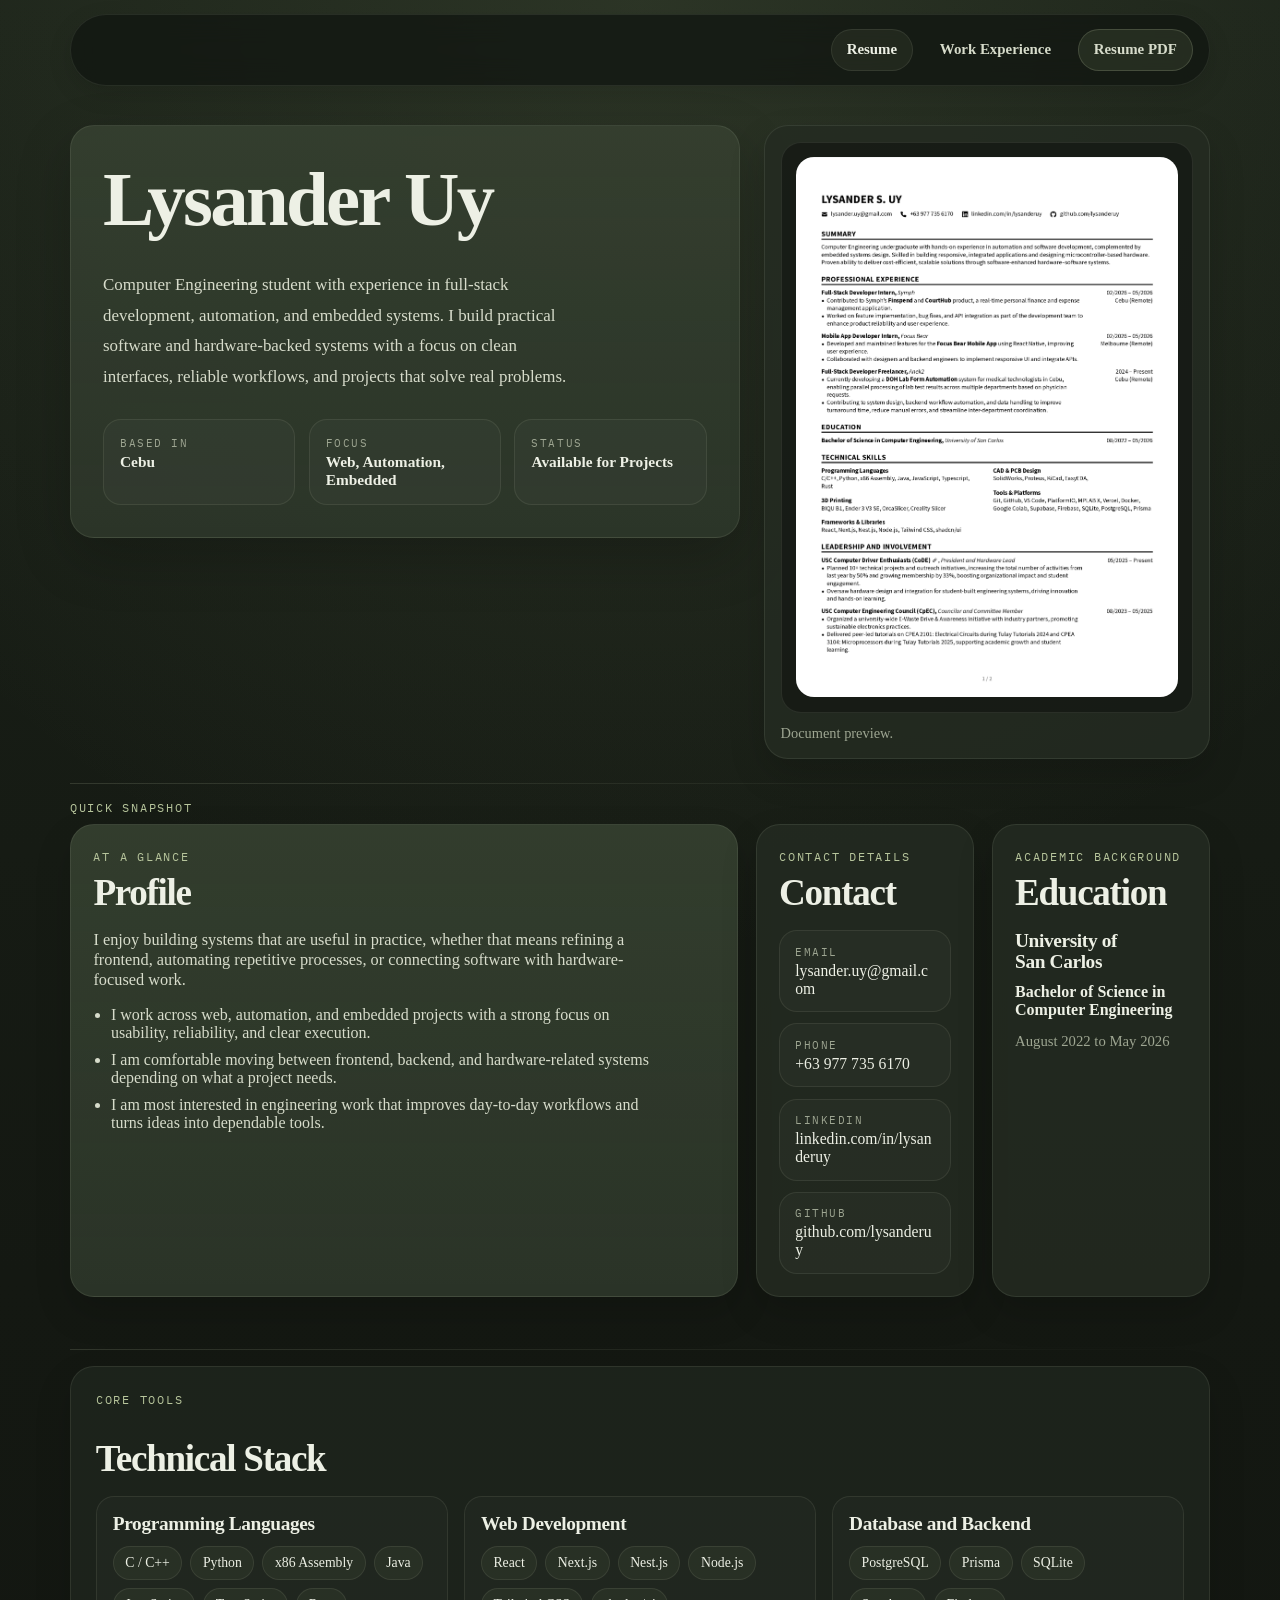
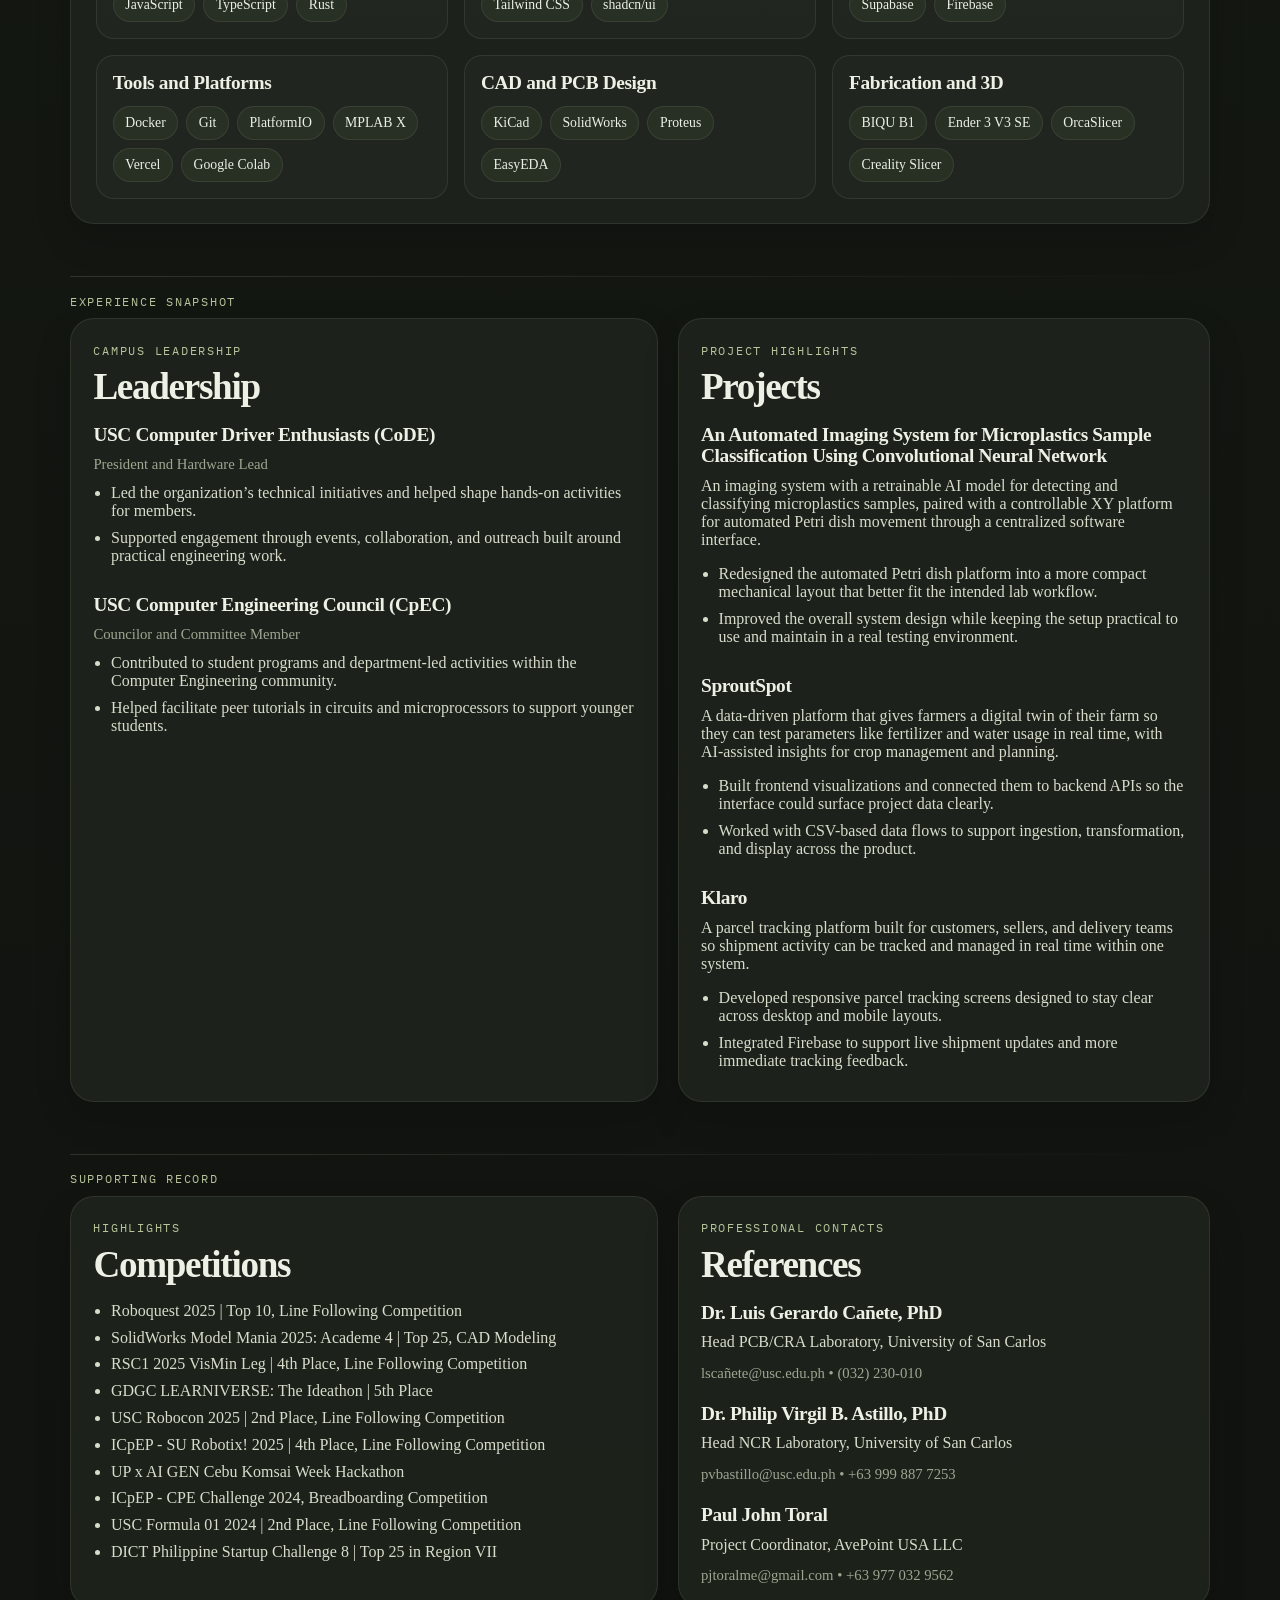
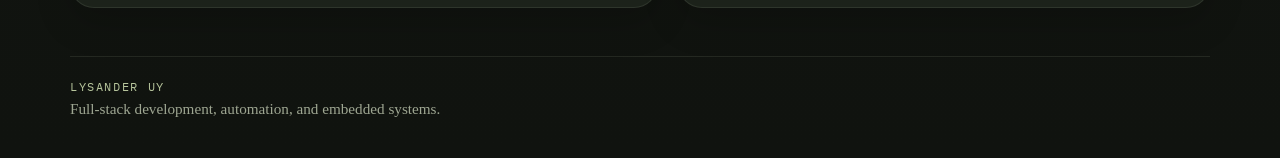
==== commit 594ab22d: "refactor: improve layout, content clarity, and add back-to-top functionality across experience and i" ====
--- a/index.html
+++ b/index.html
@@ -10,27 +10,35 @@
     <header class="site-header">
       <div class="container">
         <nav class="site-nav" aria-label="Main navigation">
-          <a class="brand" href="index.html">Lysander Uy</a>
           <div class="nav-links">
             <a class="active" href="index.html">Resume</a>
             <a href="experience.html">Work Experience</a>
-            <a href="public/Lysander_Uy_Resume.pdf" target="_blank" rel="noreferrer">Resume PDF</a>
+            <a
+              class="nav-cta"
+              href="public/Lysander_Uy_Resume.pdf"
+              target="_blank"
+              rel="noreferrer"
+              >Resume PDF</a
+            >
           </div>
         </nav>
       </div>
     </header>
 
-    <main>
+    <main class="page-shell">
       <section class="hero">
         <div class="container hero-shell">
-          <div class="hero-copy card feature-card">
-            <p class="eyebrow">Resume</p>
-            <h1>Lysander Uy</h1>
-            <p class="lead">
-              Computer Engineering student with experience in full-stack development, automation,
-              and embedded systems. I enjoy building practical tools, shipping clean interfaces,
-              and working on projects that solve real problems.
-            </p>
+          <div class="hero-copy feature-card">
+            <div class="title-group">
+              <h1>Lysander Uy</h1>
+              <p class="lead">
+                Computer Engineering student with experience in full-stack
+                development, automation, and embedded systems. I build practical
+                software and hardware-backed systems with a focus on clean
+                interfaces, reliable workflows, and projects that solve real
+                problems.
+              </p>
+            </div>
 
             <div class="stat-row">
               <div class="mini-card">
@@ -39,7 +47,7 @@
               </div>
               <div class="mini-card">
                 <span class="mini-label">Focus</span>
-                <strong>Full-Stack + Embedded</strong>
+                <strong>Web, Automation, Embedded</strong>
               </div>
               <div class="mini-card">
                 <span class="mini-label">Status</span>
@@ -48,44 +56,115 @@
             </div>
           </div>
 
-          <figure class="resume-figure card">
-            <img src="public/Lysander_Uy_Resume%201%20of%202.png" alt="Preview of Lysander Uy's resume" />
-            <figcaption>Preview of my resume.</figcaption>
+          <figure class="resume-figure">
+            <div class="document-frame">
+              <div class="document-body">
+                <img
+                  src="public/Lysander_Uy_Resume%201%20of%202.png"
+                  alt="Preview of Lysander Uy's resume"
+                />
+              </div>
+            </div>
+            <figcaption>Document preview.</figcaption>
           </figure>
         </div>
       </section>
 
       <section class="section compact-section">
-        <div class="container dashboard-grid">
-          <article class="card panel-block profile-panel">
-            <p class="panel-label">Profile</p>
-            <h2>About Me</h2>
-            <ul class="detail-list">
-              <li>I build web and automation projects with a strong focus on usability and reliability.</li>
-              <li>I am comfortable working across frontend, backend, and hardware-related systems.</li>
-              <li>I am interested in practical engineering work that improves day-to-day workflows.</li>
-            </ul>
-          </article>
-
-          <article class="card panel-block contact-panel">
-            <p class="panel-label">Contact</p>
-            <ul class="contact-list compact-list">
-              <li><a href="mailto:lysander.uy@gmail.com">lysander.uy@gmail.com</a></li>
-              <li><a href="tel:+639777356170">+63 977 735 6170</a></li>
-              <li><a href="https://linkedin.com/in/lysanderuy" target="_blank" rel="noreferrer">linkedin.com/in/lysanderuy</a></li>
-              <li><a href="https://github.com/lysanderuy" target="_blank" rel="noreferrer">github.com/lysanderuy</a></li>
-            </ul>
-          </article>
-
-          <article class="card panel-block education-panel">
-            <p class="panel-label">Education</p>
-            <h2>University of San Carlos</h2>
-            <p><strong>Bachelor of Science in Computer Engineering</strong></p>
-            <p class="meta">August 2022 to May 2026</p>
-          </article>
-
-          <article class="card panel-block wide-panel">
-            <p class="panel-label">Technical Stack</p>
+        <div class="container section-shell">
+          <p class="section-marker">Quick Snapshot</p>
+          <div class="intro-grid">
+            <article class="card panel-block profile-panel spotlight-panel">
+              <div class="panel-header">
+                <p class="panel-label">At a Glance</p>
+                <h2>Profile</h2>
+              </div>
+              <p class="section-intro">
+                I enjoy building systems that are useful in practice, whether
+                that means refining a frontend, automating repetitive processes,
+                or connecting software with hardware-focused work.
+              </p>
+              <ul class="detail-list">
+                <li>
+                  I work across web, automation, and embedded projects with a
+                  strong focus on usability, reliability, and clear execution.
+                </li>
+                <li>
+                  I am comfortable moving between frontend, backend, and
+                  hardware-related systems depending on what a project needs.
+                </li>
+                <li>
+                  I am most interested in engineering work that improves
+                  day-to-day workflows and turns ideas into dependable tools.
+                </li>
+              </ul>
+            </article>
+
+            <div class="detail-grid">
+              <article class="card panel-block contact-panel">
+                <div class="panel-header">
+                  <p class="panel-label">Contact Details</p>
+                  <h2>Contact</h2>
+                </div>
+                <ul class="contact-list utility-list compact-list">
+                  <li>
+                    <a class="contact-item" href="mailto:lysander.uy@gmail.com">
+                      <span class="detail-term">Email</span>
+                      <span class="detail-value">lysander.uy@gmail.com</span>
+                    </a>
+                  </li>
+                  <li>
+                    <a class="contact-item" href="tel:+639777356170">
+                      <span class="detail-term">Phone</span>
+                      <span class="detail-value">+63 977 735 6170</span>
+                    </a>
+                  </li>
+                  <li>
+                    <a
+                      class="contact-item"
+                      href="https://linkedin.com/in/lysanderuy"
+                      target="_blank"
+                      rel="noreferrer"
+                    >
+                      <span class="detail-term">LinkedIn</span>
+                      <span class="detail-value">linkedin.com/in/lysanderuy</span>
+                    </a>
+                  </li>
+                  <li>
+                    <a
+                      class="contact-item"
+                      href="https://github.com/lysanderuy"
+                      target="_blank"
+                      rel="noreferrer"
+                    >
+                      <span class="detail-term">GitHub</span>
+                      <span class="detail-value">github.com/lysanderuy</span>
+                    </a>
+                  </li>
+                </ul>
+              </article>
+
+              <article class="card panel-block education-panel">
+                <div class="panel-header">
+                  <p class="panel-label">Academic Background</p>
+                  <h2>Education</h2>
+                </div>
+                <h3>University of San Carlos</h3>
+                <p><strong>Bachelor of Science in Computer Engineering</strong></p>
+                <p class="meta">August 2022 to May 2026</p>
+              </article>
+            </div>
+          </div>
+        </div>
+      </section>
+
+      <section class="section compact-section">
+        <div class="container section-shell">
+          <article class="card panel-block skills-panel">
+            <div class="section-heading">
+              <p class="section-marker">Core Tools</p>
+              <h2>Technical Stack</h2>
+            </div>
             <div class="skills-grid">
               <div class="skill-group">
                 <h3>Programming Languages</h3>
@@ -160,105 +239,191 @@
       </section>
 
       <section class="section compact-section">
-        <div class="container split-grid">
-          <article class="card panel-block">
-            <p class="panel-label">Leadership</p>
-            <div class="stack-list">
-              <div>
-                <h3>USC Computer Driver Enthusiasts (CoDE)</h3>
-                <p class="meta">President and Hardware Lead</p>
-                <ul class="detail-list">
-                  <li>Led technical projects and student activities for the organization.</li>
-                  <li>Helped grow participation through hands-on events and outreach.</li>
-                </ul>
-              </div>
-              <div>
-                <h3>USC Computer Engineering Council (CpEC)</h3>
-                <p class="meta">Councilor and Committee Member</p>
-                <ul class="detail-list">
-                  <li>Supported student programs and department activities.</li>
-                  <li>Helped run peer tutorials in circuits and microprocessors.</li>
-                </ul>
-              </div>
-            </div>
-          </article>
-
-          <article class="card panel-block">
-            <p class="panel-label">Selected Projects</p>
-            <div class="stack-list">
-              <div>
-                <h3>Automated Imaging System for Microplastics Classification</h3>
-                <ul class="detail-list">
-                  <li>Redesigned the automated Petri dish platform into a more compact form.</li>
-                  <li>Improved the setup while keeping it practical for lab use.</li>
-                </ul>
-              </div>
-              <div>
-                <h3>SproutSpot</h3>
-                <ul class="detail-list">
-                  <li>Built frontend visualizations and connected them to backend APIs.</li>
-                  <li>Worked with CSV-based data flows for the project.</li>
-                </ul>
-              </div>
-              <div>
-                <h3>Klaro</h3>
-                <ul class="detail-list">
-                  <li>Developed responsive parcel tracking screens.</li>
-                  <li>Integrated Firebase for live shipment updates.</li>
-                </ul>
-              </div>
-            </div>
-          </article>
+        <div class="container section-shell">
+          <p class="section-marker">Experience Snapshot</p>
+          <div class="split-grid">
+            <article class="card panel-block">
+              <div class="panel-header">
+                <p class="panel-label">Campus Leadership</p>
+                <h2>Leadership</h2>
+              </div>
+              <div class="stack-list">
+                <div>
+                  <h3>USC Computer Driver Enthusiasts (CoDE)</h3>
+                  <p class="meta">President and Hardware Lead</p>
+                  <ul class="detail-list">
+                    <li>
+                      Led the organization&rsquo;s technical initiatives and
+                      helped shape hands-on activities for members.
+                    </li>
+                    <li>
+                      Supported engagement through events, collaboration, and
+                      outreach built around practical engineering work.
+                    </li>
+                  </ul>
+                </div>
+                <div>
+                  <h3>USC Computer Engineering Council (CpEC)</h3>
+                  <p class="meta">Councilor and Committee Member</p>
+                  <ul class="detail-list">
+                    <li>
+                      Contributed to student programs and department-led
+                      activities within the Computer Engineering community.
+                    </li>
+                    <li>
+                      Helped facilitate peer tutorials in circuits and
+                      microprocessors to support younger students.
+                    </li>
+                  </ul>
+                </div>
+              </div>
+            </article>
+
+            <article class="card panel-block">
+              <div class="panel-header">
+                <p class="panel-label">Project Highlights</p>
+                <h2>Projects</h2>
+              </div>
+              <div class="stack-list">
+                <div>
+                  <h3>
+                    An Automated Imaging System for Microplastics Sample
+                    Classification Using Convolutional Neural Network
+                  </h3>
+                  <p class="project-summary">
+                    An imaging system with a retrainable AI model for detecting
+                    and classifying microplastics samples, paired with a
+                    controllable XY platform for automated Petri dish movement
+                    through a centralized software interface.
+                  </p>
+                  <ul class="detail-list">
+                    <li>
+                      Redesigned the automated Petri dish platform into a more
+                      compact mechanical layout that better fit the intended lab
+                      workflow.
+                    </li>
+                    <li>
+                      Improved the overall system design while keeping the setup
+                      practical to use and maintain in a real testing
+                      environment.
+                    </li>
+                  </ul>
+                </div>
+                <div>
+                  <h3>SproutSpot</h3>
+                  <p class="project-summary">
+                    A data-driven platform that gives farmers a digital twin of
+                    their farm so they can test parameters like fertilizer and
+                    water usage in real time, with AI-assisted insights for crop
+                    management and planning.
+                  </p>
+                  <ul class="detail-list">
+                    <li>
+                      Built frontend visualizations and connected them to backend
+                      APIs so the interface could surface project data clearly.
+                    </li>
+                    <li>
+                      Worked with CSV-based data flows to support ingestion,
+                      transformation, and display across the product.
+                    </li>
+                  </ul>
+                </div>
+                <div>
+                  <h3>Klaro</h3>
+                  <p class="project-summary">
+                    A parcel tracking platform built for customers, sellers, and
+                    delivery teams so shipment activity can be tracked and
+                    managed in real time within one system.
+                  </p>
+                  <ul class="detail-list">
+                    <li>
+                      Developed responsive parcel tracking screens designed to
+                      stay clear across desktop and mobile layouts.
+                    </li>
+                    <li>
+                      Integrated Firebase to support live shipment updates and
+                      more immediate tracking feedback.
+                    </li>
+                  </ul>
+                </div>
+              </div>
+            </article>
+          </div>
         </div>
       </section>
 
-      <section class="section compact-section">
-        <div class="container split-grid">
-          <article class="card panel-block">
-            <p class="panel-label">Competitions</p>
-            <ul class="detail-list">
-              <li>Roboquest 2025 | Top 10, Line Following Competition</li>
-              <li>SolidWorks Model Mania 2025: Academe 4 | Top 25, CAD Modeling</li>
-              <li>RSC1 2025 VisMin Leg | 4th Place, Line Following Competition</li>
-              <li>GDGC LEARNIVERSE: The Ideathon | 5th Place</li>
-              <li>USC Robocon 2025 | 2nd Place, Line Following Competition</li>
-              <li>ICpEP - SU Robotix! 2025 | 4th Place, Line Following Competition</li>
-              <li>UP x AI GEN Cebu Komsai Week Hackathon</li>
-              <li>ICpEP - CPE Challenge 2024, Breadboarding Competition</li>
-              <li>USC Formula 01 2024 | 2nd Place, Line Following Competition</li>
-              <li>DICT Philippine Startup Challenge 8 | Top 25 in Region VII</li>
-            </ul>
-          </article>
-
-          <article class="card panel-block">
-            <p class="panel-label">References</p>
-            <div class="stack-list">
-              <div>
-                <h3>Dr. Luis Gerardo Cañete, PhD</h3>
-                <p>Head PCB/CRA Laboratory, University of San Carlos</p>
-                <p class="meta">lscañete@usc.edu.ph • (032) 230-010</p>
-              </div>
-              <div>
-                <h3>Dr. Philip Virgil B. Astillo, PhD</h3>
-                <p>Head NCR Laboratory, University of San Carlos</p>
-                <p class="meta">pvbastillo@usc.edu.ph • +63 999 887 7253</p>
-              </div>
-              <div>
-                <h3>Paul John Toral</h3>
-                <p>Project Coordinator, AvePoint USA LLC</p>
-                <p class="meta">pjtoralme@gmail.com • +63 977 032 9562</p>
-              </div>
-            </div>
-          </article>
+      <section class="section compact-section support-tier">
+        <div class="container section-shell">
+          <p class="section-marker">Supporting Record</p>
+          <div class="split-grid">
+            <article class="card panel-block">
+              <div class="panel-header">
+                <p class="panel-label">Highlights</p>
+                <h2>Competitions</h2>
+              </div>
+              <ul class="detail-list">
+                <li>Roboquest 2025 | Top 10, Line Following Competition</li>
+                <li>
+                  SolidWorks Model Mania 2025: Academe 4 | Top 25, CAD Modeling
+                </li>
+                <li>
+                  RSC1 2025 VisMin Leg | 4th Place, Line Following Competition
+                </li>
+                <li>GDGC LEARNIVERSE: The Ideathon | 5th Place</li>
+                <li>USC Robocon 2025 | 2nd Place, Line Following Competition</li>
+                <li>
+                  ICpEP - SU Robotix! 2025 | 4th Place, Line Following Competition
+                </li>
+                <li>UP x AI GEN Cebu Komsai Week Hackathon</li>
+                <li>ICpEP - CPE Challenge 2024, Breadboarding Competition</li>
+                <li>
+                  USC Formula 01 2024 | 2nd Place, Line Following Competition
+                </li>
+                <li>
+                  DICT Philippine Startup Challenge 8 | Top 25 in Region VII
+                </li>
+              </ul>
+            </article>
+
+            <article class="card panel-block">
+              <div class="panel-header">
+                <p class="panel-label">Professional Contacts</p>
+                <h2>References</h2>
+              </div>
+              <div class="stack-list">
+                <div>
+                  <h3>Dr. Luis Gerardo Cañete, PhD</h3>
+                  <p>Head PCB/CRA Laboratory, University of San Carlos</p>
+                  <p class="meta">lscañete@usc.edu.ph • (032) 230-010</p>
+                </div>
+                <div>
+                  <h3>Dr. Philip Virgil B. Astillo, PhD</h3>
+                  <p>Head NCR Laboratory, University of San Carlos</p>
+                  <p class="meta">pvbastillo@usc.edu.ph • +63 999 887 7253</p>
+                </div>
+                <div>
+                  <h3>Paul John Toral</h3>
+                  <p>Project Coordinator, AvePoint USA LLC</p>
+                  <p class="meta">pjtoralme@gmail.com • +63 977 032 9562</p>
+                </div>
+              </div>
+            </article>
+          </div>
         </div>
       </section>
     </main>
 
     <footer class="site-footer">
       <div class="container footer-content">
-        <p>Built with plain HTML and CSS.</p>
-        <a href="experience.html">View work experience</a>
+        <p class="footer-kicker">Lysander Uy</p>
+        <p class="footer-line">
+          Full-stack development, automation, and embedded systems.
+        </p>
       </div>
     </footer>
+    <button class="back-to-top" type="button" aria-label="Back to top">
+      Top
+    </button>
+    <script src="script.js" defer></script>
   </body>
 </html>
--- a/styles.css
+++ b/styles.css
@@ -1,26 +1,40 @@
-@import url("https://fonts.googleapis.com/css2?family=Plus+Jakarta+Sans:wght@400;500;600;700;800&display=swap");
+@import url("https://fonts.googleapis.com/css2?family=Manrope:wght@400;500;600;700;800&family=IBM+Plex+Mono:wght@400;500;600&display=swap");
 
 :root {
-  --bg: #1f241d;
-  --bg-soft: #262c24;
-  --surface: #2b332b;
-  --surface-soft: #313a31;
-  --surface-strong: #394338;
-  --text: #eef0e7;
-  --muted: #b7bda9;
-  --line: rgba(184, 197, 157, 0.18);
-  --primary: #91a26e;
-  --primary-deep: #dce4c8;
-  --shadow: rgba(0, 0, 0, 0.22);
+  --bg: #141812;
+  --bg-top: #1a2118;
+  --bg-bottom: #10130f;
+  --surface: rgba(30, 37, 29, 0.88);
+  --surface-soft: rgba(36, 44, 34, 0.84);
+  --surface-strong: rgba(45, 55, 42, 0.92);
+  --surface-subtle: rgba(24, 29, 23, 0.72);
+  --text: #edf0e5;
+  --text-soft: #d7dccb;
+  --text-muted: #9ea692;
+  --accent: #8fa173;
+  --accent-strong: #b7c59c;
+  --line: rgba(181, 191, 160, 0.12);
+  --line-strong: rgba(181, 191, 160, 0.22);
+  --focus: #d5dcc6;
+  --shadow-soft: 0 16px 36px rgba(0, 0, 0, 0.16);
+  --shadow-card: 0 20px 56px rgba(0, 0, 0, 0.2);
+  --radius-sm: 12px;
+  --radius-md: 18px;
+  --radius-lg: 24px;
+  --radius-xl: 30px;
+  --max-width: 1140px;
+  --reading-width: 70ch;
   --fs-body: 1rem;
-  --fs-meta: 0.94rem;
+  --fs-meta: 0.92rem;
   --fs-label: 0.78rem;
-  --fs-h3: 1.1rem;
-  --fs-h2: 1.65rem;
-  --fs-h1: clamp(2.35rem, 4.8vw, 4.5rem);
-}
-
-* {
+  --fs-h3: clamp(1.05rem, 0.85rem + 0.45vw, 1.28rem);
+  --fs-h2: clamp(1.65rem, 1.2rem + 1.4vw, 2.4rem);
+  --fs-h1: clamp(2.9rem, 6vw, 5rem);
+}
+
+*,
+*::before,
+*::after {
   box-sizing: border-box;
 }
 
@@ -30,12 +44,13 @@
 
 body {
   margin: 0;
-  font-family: "Plus Jakarta Sans", "Segoe UI", "Helvetica Neue", Arial, sans-serif;
-  line-height: 1.6;
+  min-height: 100vh;
+  font-family: "Manrope", "Segoe UI", sans-serif;
+  line-height: 1.65;
   color: var(--text);
   background:
-    radial-gradient(circle at top, rgba(145, 162, 110, 0.12), transparent 32%),
-    linear-gradient(180deg, #20261f 0%, var(--bg) 100%);
+    radial-gradient(circle at top, rgba(143, 161, 115, 0.16), transparent 28%),
+    linear-gradient(180deg, var(--bg-top) 0%, var(--bg) 38%, var(--bg-bottom) 100%);
 }
 
 body,
@@ -52,29 +67,88 @@
 }
 
 a {
-  color: var(--primary-deep);
+  color: var(--text);
+  text-decoration-color: rgba(237, 240, 229, 0.3);
+  text-underline-offset: 0.18em;
+  transition:
+    color 160ms ease,
+    background-color 160ms ease,
+    border-color 160ms ease,
+    transform 160ms ease,
+    text-decoration-color 160ms ease;
 }
 
 a:hover {
-  color: var(--primary);
+  color: var(--accent-strong);
+  text-decoration-color: currentColor;
+}
+
+a:focus-visible {
+  outline: 2px solid var(--focus);
+  outline-offset: 4px;
+  border-radius: 8px;
+}
+
+p,
+li {
+  color: var(--text-soft);
+  max-width: var(--reading-width);
+}
+
+p {
+  margin: 0 0 0.85rem;
+  font-size: var(--fs-body);
+}
+
+h1,
+h2,
+h3 {
+  margin-top: 0;
+  margin-bottom: 0.65rem;
+  line-height: 1.1;
+  color: var(--text);
+  text-wrap: balance;
+}
+
+h1,
+h2 {
+  font-weight: 800;
+  letter-spacing: -0.035em;
+}
+
+h1 {
+  margin-bottom: 1rem;
+  font-size: var(--fs-h1);
+}
+
+h2 {
+  font-size: var(--fs-h2);
+}
+
+h3 {
+  font-size: var(--fs-h3);
+  font-weight: 700;
+  letter-spacing: -0.02em;
 }
 
 .container {
-  width: min(1120px, calc(100% - 2rem));
+  width: min(var(--max-width), calc(100% - 2rem));
   margin: 0 auto;
 }
 
 .narrow {
-  width: min(900px, 100%);
+  width: min(920px, 100%);
+}
+
+.page-shell {
+  position: relative;
 }
 
 .site-header {
   position: sticky;
   top: 0;
-  z-index: 10;
-  background: rgba(31, 36, 29, 0.9);
-  border-bottom: 1px solid var(--line);
-  backdrop-filter: blur(8px);
+  z-index: 30;
+  padding-top: 0.85rem;
 }
 
 .site-nav {
@@ -82,398 +156,664 @@
   align-items: center;
   justify-content: space-between;
   gap: 1rem;
-  padding: 1rem 0;
+  padding: 0.9rem 1rem;
+  border: 1px solid var(--line);
+  border-radius: 999px;
+  background: rgba(17, 22, 17, 0.78);
+  backdrop-filter: blur(14px);
+  box-shadow: 0 8px 24px rgba(0, 0, 0, 0.12);
 }
 
 .brand {
-  font-size: 1.18rem;
+  display: inline-flex;
+  flex-direction: column;
+  gap: 0.12rem;
+  min-width: fit-content;
+  text-decoration: none;
+  color: var(--text);
+}
+
+.brand-kicker,
+.section-marker,
+.panel-label,
+.mini-label,
+.sub-work-label,
+.timeline-tag,
+.detail-term,
+.footer-kicker {
+  font-family: "IBM Plex Mono", monospace;
+  text-transform: uppercase;
+  letter-spacing: 0.14em;
+}
+
+.brand-kicker {
+  font-size: 0.66rem;
+  color: var(--text-muted);
+}
+
+.brand-name {
+  font-size: 1.03rem;
   font-weight: 700;
-  color: var(--primary-deep);
-  text-decoration: none;
-  letter-spacing: 0.04em;
+  letter-spacing: -0.02em;
 }
 
 .nav-links {
   display: flex;
   flex-wrap: wrap;
-  gap: 0.75rem;
+  gap: 0.65rem;
+  align-items: center;
+  margin-left: auto;
+  justify-content: flex-end;
 }
 
 .nav-links a {
-  font-size: 0.95rem;
-  font-weight: 600;
-  padding: 0.45rem 0.8rem;
+  display: inline-flex;
+  align-items: center;
+  justify-content: center;
+  min-height: 42px;
+  padding: 0.56rem 0.95rem;
   border: 1px solid transparent;
   border-radius: 999px;
+  color: var(--text-soft);
   text-decoration: none;
-}
-
-.nav-links a.active,
-.nav-links a:hover {
+  font-size: 0.93rem;
+  font-weight: 600;
+}
+
+.nav-links a:hover,
+.nav-links a.active {
+  color: var(--text);
   border-color: var(--line);
-  background: rgba(145, 162, 110, 0.12);
+  background: rgba(143, 161, 115, 0.1);
+}
+
+.nav-links .nav-cta {
+  border-color: var(--line-strong);
+  background: rgba(143, 161, 115, 0.14);
 }
 
 .hero {
-  padding: 3.25rem 0 2.5rem;
+  padding: 2.4rem 0 1.2rem;
 }
 
 .inner-hero {
-  padding-bottom: 1rem;
+  padding-bottom: 0.65rem;
 }
 
 .hero-shell,
-.dashboard-grid,
+.intro-grid,
 .split-grid,
-.cards-three {
-  display: grid;
+.skills-grid,
+.two-column,
+.detail-grid,
+.section-heading,
+.footer-content {
+  display: grid;
+  gap: 1.4rem;
+}
+
+.hero-shell {
+  grid-template-columns: minmax(0, 1.2fr) minmax(300px, 0.8fr);
+  align-items: start;
   gap: 1.5rem;
 }
 
-.hero-shell {
-  grid-template-columns: minmax(0, 1.25fr) minmax(320px, 0.9fr);
-  align-items: start;
-}
-
-.dashboard-grid {
-  grid-template-columns: 1.2fr 1fr 1fr;
-  align-items: start;
+.intro-grid {
+  grid-template-columns: minmax(0, 1.25fr) minmax(260px, 0.85fr);
+  gap: 1.1rem;
 }
 
 .split-grid {
+  grid-template-columns: minmax(0, 1.05fr) minmax(0, 0.95fr);
+  gap: 1.2rem;
+}
+
+.two-column,
+.detail-grid {
   grid-template-columns: repeat(2, minmax(0, 1fr));
-  align-items: start;
-}
-
-.cards-three {
-  grid-template-columns: repeat(3, minmax(0, 1fr));
-  align-items: start;
-}
-
-.cards-stack {
-  display: grid;
-  gap: 1.25rem;
-}
-
-.eyebrow {
-  margin: 0 0 0.75rem;
-  color: var(--primary);
-  font-size: 0.9rem;
-  letter-spacing: 0.14em;
-  text-transform: uppercase;
-}
-
-h1,
-h2,
-h3 {
-  margin-top: 0;
-  line-height: 1.2;
-  text-wrap: balance;
-}
-
-h1 {
-  margin-bottom: 1rem;
-  font-size: var(--fs-h1);
-}
-
-h2 {
-  margin-bottom: 0.75rem;
-  font-size: var(--fs-h2);
-}
-
-h3 {
-  margin-bottom: 0.5rem;
-  font-size: var(--fs-h3);
+  gap: 1.1rem;
+}
+
+.eyebrow,
+.section-marker,
+.panel-label,
+.timeline-tag {
+  margin: 0 0 0.6rem;
+  font-size: var(--fs-label);
+  color: var(--accent-strong);
 }
 
 .lead {
   margin-bottom: 0;
-  max-width: 58ch;
-  color: var(--muted);
-  font-size: 1.08rem;
-  line-height: 1.7;
-}
-
-p {
-  margin: 0 0 0.75rem;
-  font-size: var(--fs-body);
-  text-align: left;
+  color: var(--text-soft);
+  font-size: 1.06rem;
+  line-height: 1.8;
+  max-width: 56ch;
+}
+
+.card,
+.feature-card,
+.resume-figure,
+.timeline-card,
+.support-card,
+.experience-block {
+  margin: 0;
+  border: 1px solid var(--line);
+  border-radius: var(--radius-lg);
+  background: var(--surface);
+  box-shadow: var(--shadow-soft);
 }
 
 .feature-card {
-  padding: 1.75rem;
-  background: linear-gradient(180deg, rgba(145, 162, 110, 0.08), transparent 100%), var(--surface);
-}
-
-.contact-list {
-  padding: 0;
-  margin: 0;
-  list-style: none;
-}
-
-.contact-list li {
-  margin-bottom: 0.5rem;
-}
-
-.compact-list {
-  margin-top: 0;
-}
-
-.compact-list a {
-  text-decoration: none;
-}
-
-.resume-figure,
-.card,
-.experience-block {
-  margin: 0;
-  padding: 1.5rem;
+  padding: 2rem;
+  background:
+    linear-gradient(180deg, rgba(143, 161, 115, 0.08), rgba(143, 161, 115, 0)),
+    var(--surface-strong);
+  box-shadow: var(--shadow-card);
+}
+
+.hero-copy .title-group {
+  display: grid;
+  gap: 0.75rem;
+  margin-bottom: 1rem;
+}
+
+.role-chip {
+  display: inline-flex;
+  align-items: center;
+  align-self: start;
+  padding: 0.45rem 0.78rem;
   border: 1px solid var(--line);
-  border-radius: 22px;
-  background: var(--surface);
-  box-shadow: 0 18px 40px var(--shadow);
+  border-radius: 999px;
+  background: rgba(255, 255, 255, 0.03);
+  color: var(--accent-strong);
+  font-size: 0.82rem;
+  font-weight: 700;
+}
+
+.stat-row {
+  display: grid;
+  grid-template-columns: repeat(3, minmax(0, 1fr));
+  gap: 0.85rem;
+  margin-top: 1.7rem;
+}
+
+.mini-card {
+  padding: 0.95rem 1rem;
+  border: 1px solid var(--line);
+  border-radius: var(--radius-md);
+  background: rgba(255, 255, 255, 0.025);
+}
+
+.mini-label {
+  display: block;
+  margin-bottom: 0.22rem;
+  color: var(--text-muted);
+  font-size: 0.68rem;
+}
+
+.mini-card strong {
+  color: var(--text);
+  font-size: 0.96rem;
 }
 
 .resume-figure {
-  align-self: start;
   padding: 1rem;
+  background: var(--surface-soft);
+}
+
+.document-frame {
+  overflow: hidden;
+  border: 1px solid var(--line);
+  border-radius: calc(var(--radius-lg) - 4px);
+  background: rgba(15, 18, 15, 0.54);
+}
+
+.document-header {
+  display: flex;
+  align-items: center;
+  justify-content: space-between;
+  gap: 1rem;
+  padding: 0.8rem 1rem;
+  border-bottom: 1px solid var(--line);
+}
+
+.document-header .detail-term {
+  font-size: 0.68rem;
+  color: var(--text-muted);
+}
+
+.document-header .detail-value {
+  margin: 0;
+  color: var(--text);
+  font-size: 0.88rem;
+  font-weight: 700;
+}
+
+.document-body {
+  padding: 0.9rem;
 }
 
 .resume-figure img {
-  border-radius: 12px;
-  border: 1px solid var(--line);
   width: 100%;
+  border-radius: var(--radius-md);
 }
 
 .resume-figure figcaption {
-  margin-top: 0.75rem;
-  color: var(--muted);
-  font-size: 0.92rem;
+  margin-top: 0.8rem;
+  color: var(--text-muted);
+  font-size: 0.9rem;
 }
 
 .section {
-  padding: 0.75rem 0 2.75rem;
+  padding: 1rem 0 3rem;
 }
 
 .compact-section {
   padding-top: 0.25rem;
 }
 
-.two-column {
-  display: grid;
-  grid-template-columns: repeat(2, minmax(0, 1fr));
-  gap: 1.25rem;
-}
-
-.panel-block {
+.section-shell::before {
+  content: "";
+  display: block;
+  height: 1px;
+  margin-bottom: 0.95rem;
+  background: linear-gradient(90deg, rgba(181, 191, 160, 0.18), rgba(181, 191, 160, 0));
+}
+
+.panel-block,
+.support-card {
   min-height: 100%;
-}
-
-.panel-label {
-  margin: 0 0 0.8rem;
-  color: var(--primary);
-  font-size: var(--fs-label);
-  font-weight: 700;
-  letter-spacing: 0.14em;
-  text-transform: uppercase;
-}
-
-.wide-panel {
-  grid-column: 1 / -1;
-}
-
+  padding: 1.4rem;
+}
+
+.panel-header,
 .section-heading {
-  margin-bottom: 1.5rem;
+  margin-bottom: 1rem;
 }
 
 .section-heading h2 {
+  margin-bottom: 0;
+}
+
+.spotlight-panel {
+  background:
+    linear-gradient(180deg, rgba(143, 161, 115, 0.08), rgba(143, 161, 115, 0)),
+    var(--surface-strong);
+}
+
+.profile-panel .section-intro {
+  font-size: 1.02rem;
+}
+
+.contact-panel,
+.education-panel,
+.support-card {
+  background: var(--surface-soft);
+}
+
+.utility-list {
+  display: grid;
+  gap: 0.7rem;
+}
+
+.contact-list {
+  margin: 0;
+  padding: 0;
+  list-style: none;
+}
+
+.contact-list li {
+  margin: 0;
+}
+
+.contact-item {
+  display: flex;
+  flex-direction: column;
+  gap: 0.18rem;
+  padding: 0.85rem 0.95rem;
+  border: 1px solid var(--line);
+  border-radius: var(--radius-md);
+  background: rgba(255, 255, 255, 0.025);
+  text-decoration: none;
+}
+
+.contact-item:hover {
+  transform: translateY(-1px);
+  border-color: var(--line-strong);
+  background: rgba(143, 161, 115, 0.08);
+}
+
+.detail-term {
+  color: var(--text-muted);
+  font-size: 0.68rem;
+}
+
+.detail-value {
+  color: var(--text);
+  font-size: 0.98rem;
+  word-break: break-word;
+}
+
+.education-panel strong {
+  display: block;
+  max-width: 24ch;
+  color: var(--text);
+}
+
+.meta {
+  margin: 0 0 0.7rem;
+  color: var(--text-muted);
+  font-size: var(--fs-meta);
+}
+
+.section-intro,
+.project-summary {
+  margin: 0 0 1rem;
+  color: var(--text-soft);
+}
+
+.skills-panel {
+  padding: 1.55rem;
+}
+
+.skills-grid {
+  grid-template-columns: repeat(3, minmax(0, 1fr));
+  gap: 1rem;
+}
+
+.skill-group {
+  display: grid;
+  align-content: start;
+  gap: 0.75rem;
+  padding: 1rem;
+  border: 1px solid var(--line);
+  border-radius: var(--radius-md);
+  background: rgba(255, 255, 255, 0.02);
+}
+
+.skill-group h3 {
   margin-bottom: 0;
 }
 
 .tag-list {
   display: flex;
   flex-wrap: wrap;
-  gap: 0.6rem;
-}
-
-.skills-grid {
+  gap: 0.5rem;
+}
+
+.tag-list span {
+  display: inline-flex;
+  align-items: center;
+  min-height: 34px;
+  padding: 0.34rem 0.72rem;
+  border: 1px solid var(--line);
+  border-radius: 999px;
+  background: rgba(143, 161, 115, 0.08);
+  color: var(--text);
+  font-size: 0.86rem;
+}
+
+.stack-list {
+  display: grid;
+  gap: 1.3rem;
+}
+
+.detail-list,
+.experience-block ul {
+  margin: 0;
+  padding-left: 1.1rem;
+}
+
+.detail-list li,
+.experience-block li {
+  margin-bottom: 0.55rem;
+}
+
+.project-summary {
+  max-width: 60ch;
+}
+
+.support-tier {
+  opacity: 1;
+}
+
+.mission-shell {
+  display: grid;
+  gap: 1.25rem;
+}
+
+.timeline {
+  display: grid;
+  gap: 1rem;
+}
+
+.timeline-card {
+  padding: 1.45rem;
+  background:
+    linear-gradient(180deg, rgba(143, 161, 115, 0.06), rgba(143, 161, 115, 0)),
+    var(--surface);
+}
+
+.timeline-header {
+  display: grid;
+  gap: 0.35rem;
+  margin-bottom: 0.8rem;
+}
+
+.timeline-meta {
+  display: flex;
+  flex-wrap: wrap;
+  gap: 0.75rem;
+  align-items: center;
+}
+
+.timeline-meta .meta {
+  margin: 0;
+}
+
+.role-line {
+  margin: 0;
+  color: var(--text);
+  font-size: 1rem;
+  font-weight: 700;
+}
+
+.sub-work {
+  margin-top: 1rem;
+  padding-top: 1rem;
+  border-top: 1px solid var(--line);
+}
+
+.sub-work-grid {
   display: grid;
   grid-template-columns: repeat(2, minmax(0, 1fr));
-  gap: 1.25rem 1.5rem;
-}
-
-.skill-group {
-  display: grid;
-  gap: 0.7rem;
-  align-content: start;
-}
-
-.skill-group h3 {
-  margin-bottom: 0;
-}
-
-.tag-list span {
-  padding: 0.35rem 0.7rem;
-  border-radius: 999px;
-  background: rgba(145, 162, 110, 0.12);
-  color: var(--primary-deep);
-  font-size: 0.88rem;
-  border: 1px solid rgba(145, 162, 110, 0.16);
-}
-
-.stat-row {
-  display: grid;
-  grid-template-columns: repeat(3, minmax(0, 1fr));
   gap: 0.9rem;
-  margin-top: 1.75rem;
-}
-
-.mini-card {
+}
+
+.sub-work-item {
   padding: 0.95rem 1rem;
   border: 1px solid var(--line);
-  border-radius: 18px;
+  border-radius: var(--radius-md);
   background: rgba(255, 255, 255, 0.02);
 }
 
-.mini-label {
-  display: block;
-  margin-bottom: 0.2rem;
-  color: var(--muted);
-  font-size: var(--fs-label);
-  font-weight: 700;
-  letter-spacing: 0.08em;
-  text-transform: uppercase;
-}
-
-.meta {
-  margin: 0 0 0.65rem;
-  color: var(--muted);
-  font-size: var(--fs-meta);
-}
-
-.experience-card .meta,
-.experience-block .meta {
-  color: var(--primary);
-}
-
-.role-line {
-  margin: 0 0 0.75rem;
-  color: var(--primary-deep);
-  font-size: 1rem;
-  font-weight: 600;
-}
-
-.stack-list {
-  display: grid;
-  gap: 1.25rem;
-}
-
-.detail-list {
-  margin: 0;
-  padding-left: 1.1rem;
-}
-
-.experience-block ul,
-.experience-card ul {
-  margin: 0;
-  padding-left: 1.1rem;
-}
-
-.detail-list li,
-.experience-block li,
-.experience-card li {
-  margin-bottom: 0.5rem;
-}
-
-.profile-panel {
-  min-height: 100%;
-}
-
-.contact-panel a {
-  text-decoration: none;
-}
-
-.contact-panel li {
-  line-height: 1.8;
-}
-
-.education-panel strong {
-  display: block;
-  max-width: 18ch;
-}
-
-.experience-card,
-.experience-block {
-  display: flex;
-  flex-direction: column;
-  gap: 0.15rem;
-}
-
-.detail-list li:last-child,
-.experience-block li:last-child,
-.experience-card li:last-child,
-.contact-list li:last-child,
-.stack-list > div > *:last-child,
+.sub-work-item h3 {
+  margin-bottom: 0.35rem;
+}
+
+.footer-content {
+  gap: 0.35rem;
+  padding: 1.4rem 0 2.5rem;
+  border-top: 1px solid var(--line);
+}
+
+.back-to-top {
+  position: fixed;
+  right: 1rem;
+  bottom: 1rem;
+  z-index: 40;
+  min-width: 72px;
+  min-height: 48px;
+  padding: 0.7rem 1rem;
+  border: 1px solid var(--line-strong);
+  border-radius: 999px;
+  background: rgba(17, 22, 17, 0.92);
+  color: var(--text);
+  box-shadow: var(--shadow-soft);
+  cursor: pointer;
+  opacity: 0;
+  visibility: hidden;
+  transform: translateY(12px);
+  pointer-events: none;
+  transition:
+    opacity 180ms ease,
+    transform 180ms ease,
+    background-color 180ms ease,
+    border-color 180ms ease,
+    color 180ms ease;
+}
+
+.back-to-top.is-visible {
+  opacity: 1;
+  visibility: visible;
+  transform: translateY(0);
+  pointer-events: auto;
+}
+
+.back-to-top:hover {
+  background: rgba(143, 161, 115, 0.18);
+  border-color: var(--accent);
+  color: var(--accent-strong);
+}
+
+.back-to-top:focus-visible {
+  outline: 2px solid var(--focus);
+  outline-offset: 4px;
+}
+
+.footer-kicker {
+  margin: 0;
+  font-size: 0.72rem;
+  color: var(--accent-strong);
+}
+
+.footer-line {
+  margin: 0;
+  color: var(--text-muted);
+  font-size: 0.95rem;
+}
+
 .panel-block > *:last-child,
 .feature-card > *:last-child,
-.footer-content > *:last-child {
+.stack-list > div > *:last-child,
+.footer-content > *:last-child,
+.sub-work-item > *:last-child,
+.contact-item > *:last-child {
   margin-bottom: 0;
 }
 
-.site-footer {
-  padding: 1.5rem 0 2.5rem;
-}
-
-.footer-content {
-  display: flex;
-  justify-content: space-between;
-  gap: 1rem;
-  align-items: center;
-  border-top: 1px solid var(--line);
-  padding-top: 1.5rem;
-}
-
-.footer-content p,
-.footer-content a {
-  font-size: 0.96rem;
-}
-
-@media (max-width: 980px) {
+.hero-copy,
+.resume-figure,
+.panel-block,
+.timeline-card,
+.support-card,
+.site-nav,
+.contact-item,
+.sub-work-item,
+.skill-group {
+  animation: rise-fade 420ms ease both;
+}
+
+@keyframes rise-fade {
+  from {
+    opacity: 0;
+    transform: translateY(8px);
+  }
+
+  to {
+    opacity: 1;
+    transform: translateY(0);
+  }
+}
+
+@media (prefers-reduced-motion: reduce) {
+  html {
+    scroll-behavior: auto;
+  }
+
+  *,
+  *::before,
+  *::after {
+    animation: none !important;
+    transition: none !important;
+  }
+}
+
+@media (max-width: 1040px) {
   .hero-shell,
-  .dashboard-grid,
-  .cards-three,
+  .intro-grid,
   .split-grid,
+  .skills-grid,
   .two-column,
-  .skills-grid {
+  .detail-grid,
+  .sub-work-grid {
     grid-template-columns: 1fr;
   }
-
-  .wide-panel {
-    grid-column: span 1;
-  }
-}
-
-@media (max-width: 800px) {
-  .site-nav,
-  .footer-content {
+}
+
+@media (max-width: 820px) {
+  .site-header {
+    padding-top: 0.55rem;
+  }
+
+  .site-nav {
+    flex-direction: column;
+    align-items: stretch;
+    border-radius: 26px;
+  }
+
+  .nav-links {
+    width: 100%;
+  }
+
+  .nav-links a {
+    flex: 1 1 150px;
+  }
+
+  .feature-card,
+  .panel-block,
+  .timeline-card,
+  .support-card {
+    padding: 1.2rem;
+  }
+
+  .stat-row {
+    grid-template-columns: 1fr;
+  }
+}
+
+@media (max-width: 560px) {
+  .container {
+    width: min(var(--max-width), calc(100% - 1rem));
+  }
+
+  h1 {
+    font-size: clamp(2.45rem, 12vw, 3.35rem);
+  }
+
+  .document-header {
     flex-direction: column;
     align-items: flex-start;
   }
 
-  .stat-row {
-    grid-template-columns: 1fr;
-  }
-
-  .hero {
-    padding-top: 2.5rem;
-  }
-
-  .nav-links {
+  .tag-list span {
     width: 100%;
-    gap: 0.5rem;
-  }
-
-  .nav-links a {
-    padding-inline: 0.7rem;
-  }
-}
+    justify-content: center;
+  }
+
+  .back-to-top {
+    right: 0.75rem;
+    bottom: 0.75rem;
+  }
+}
